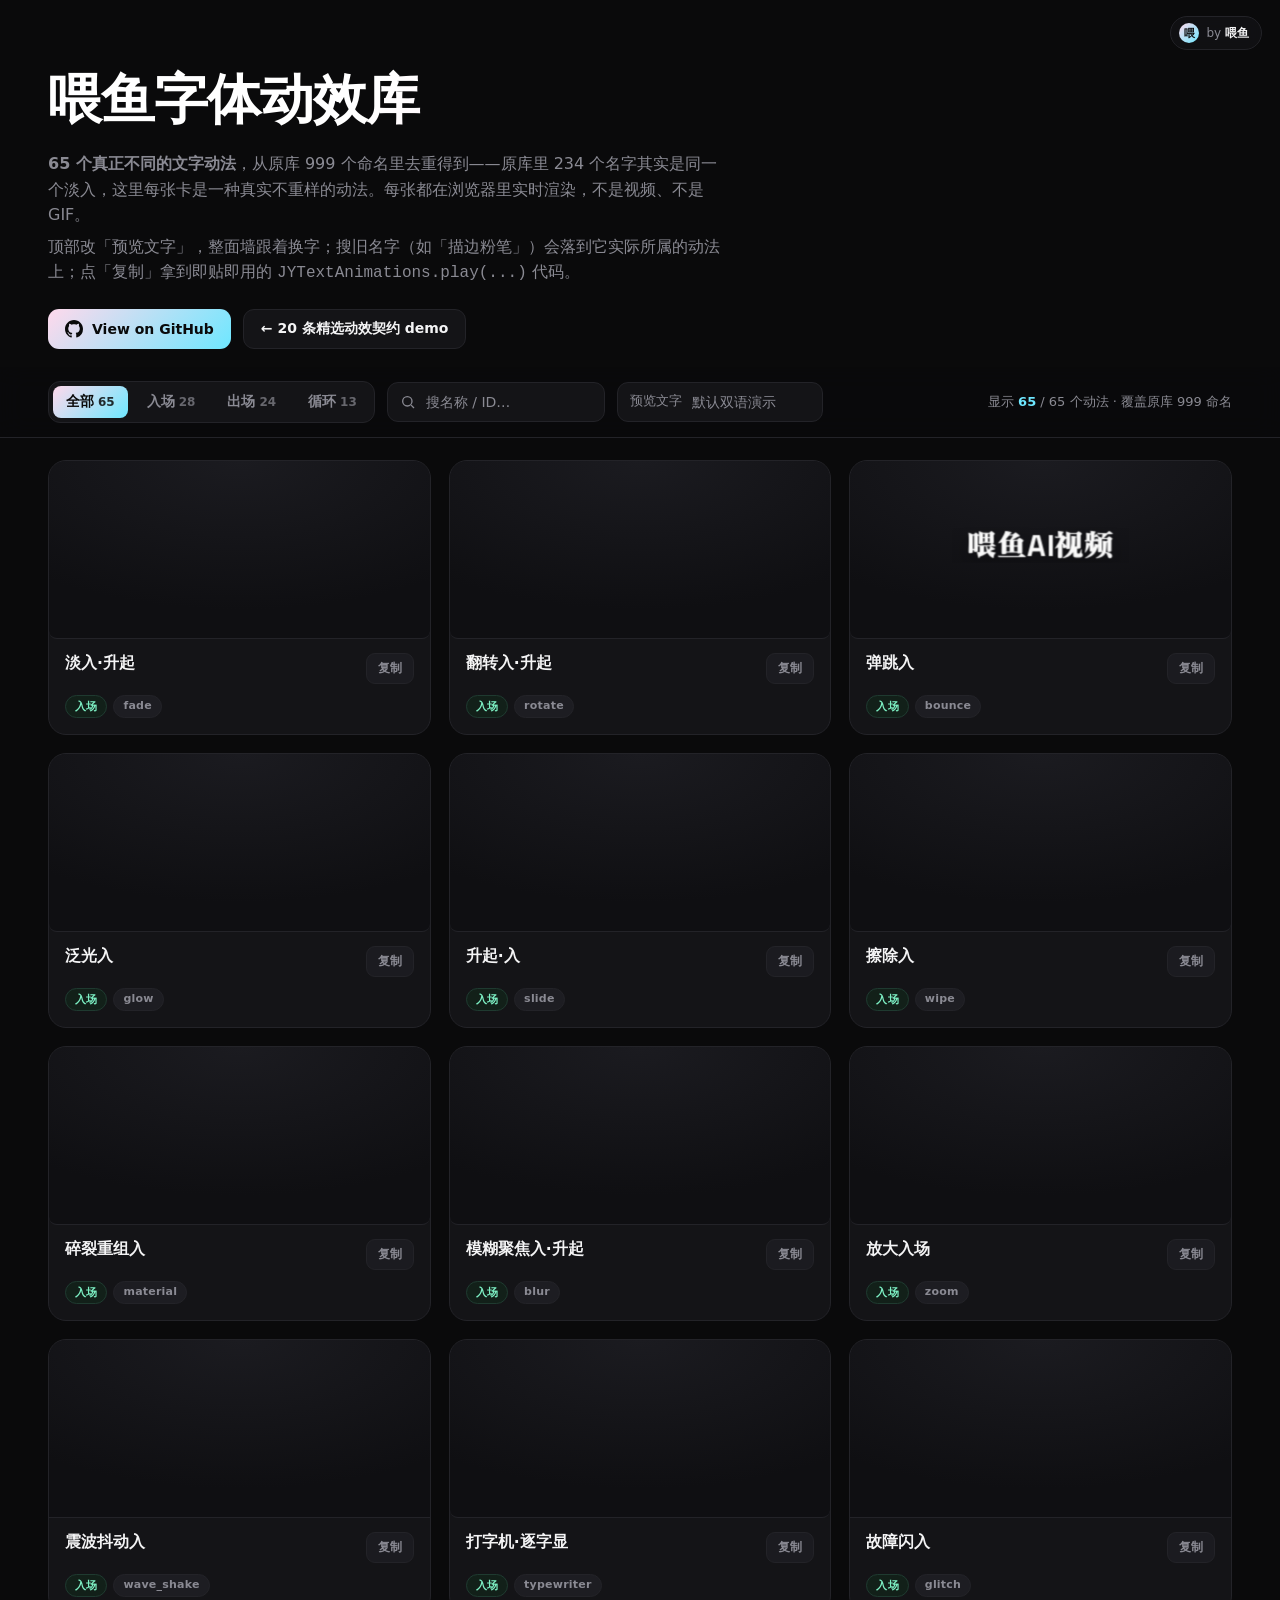
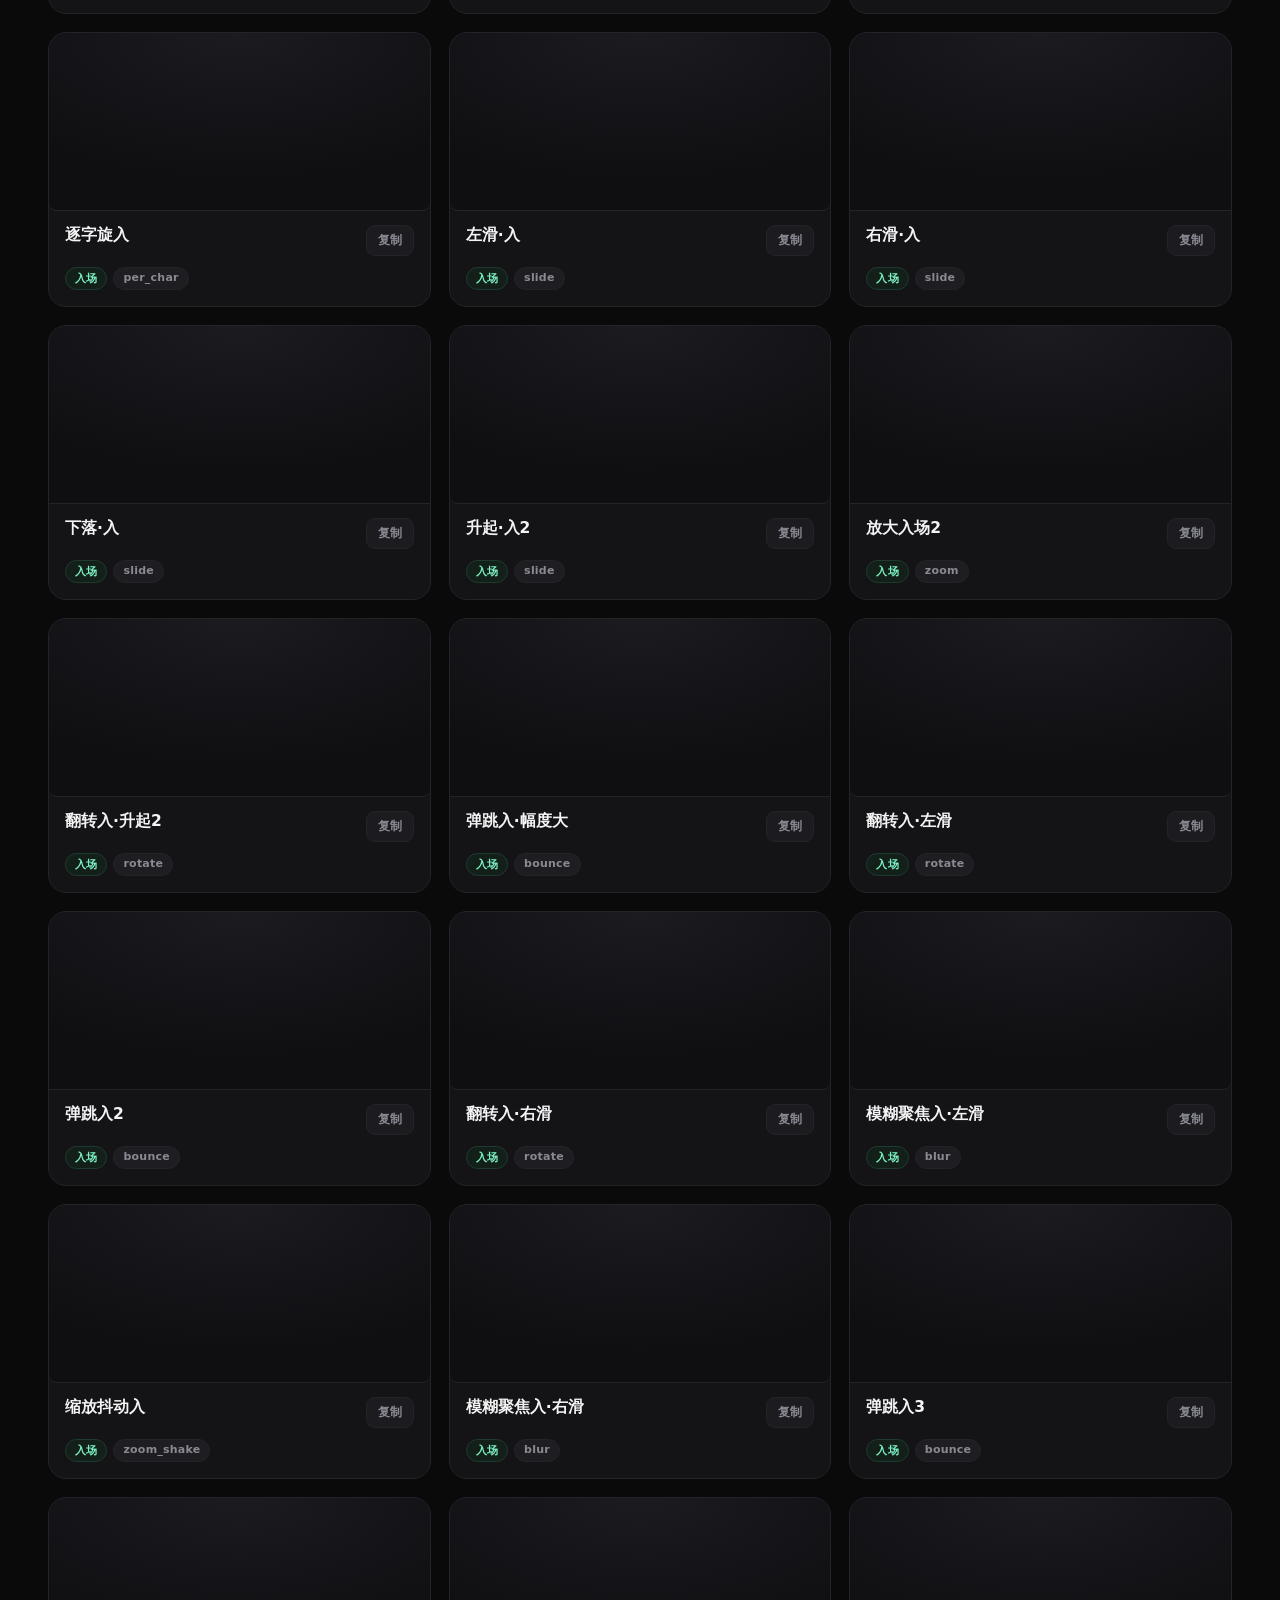
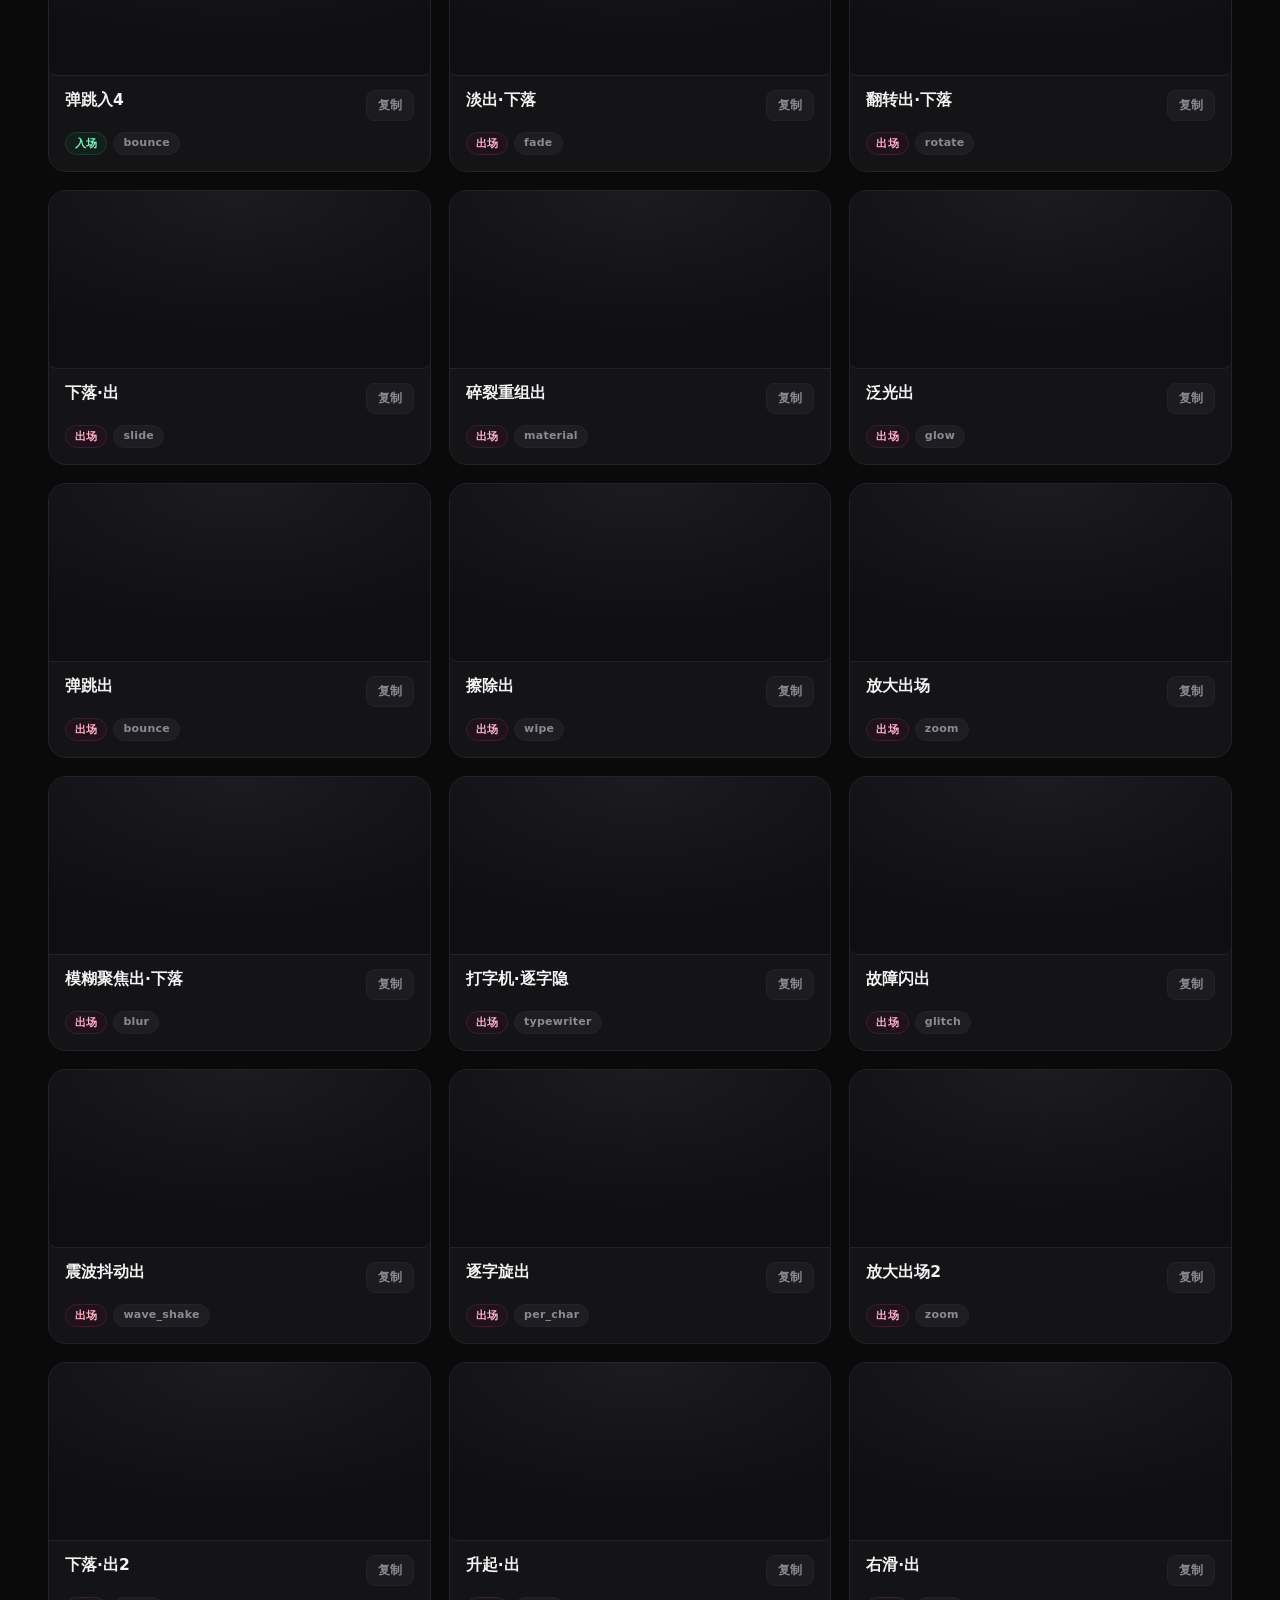
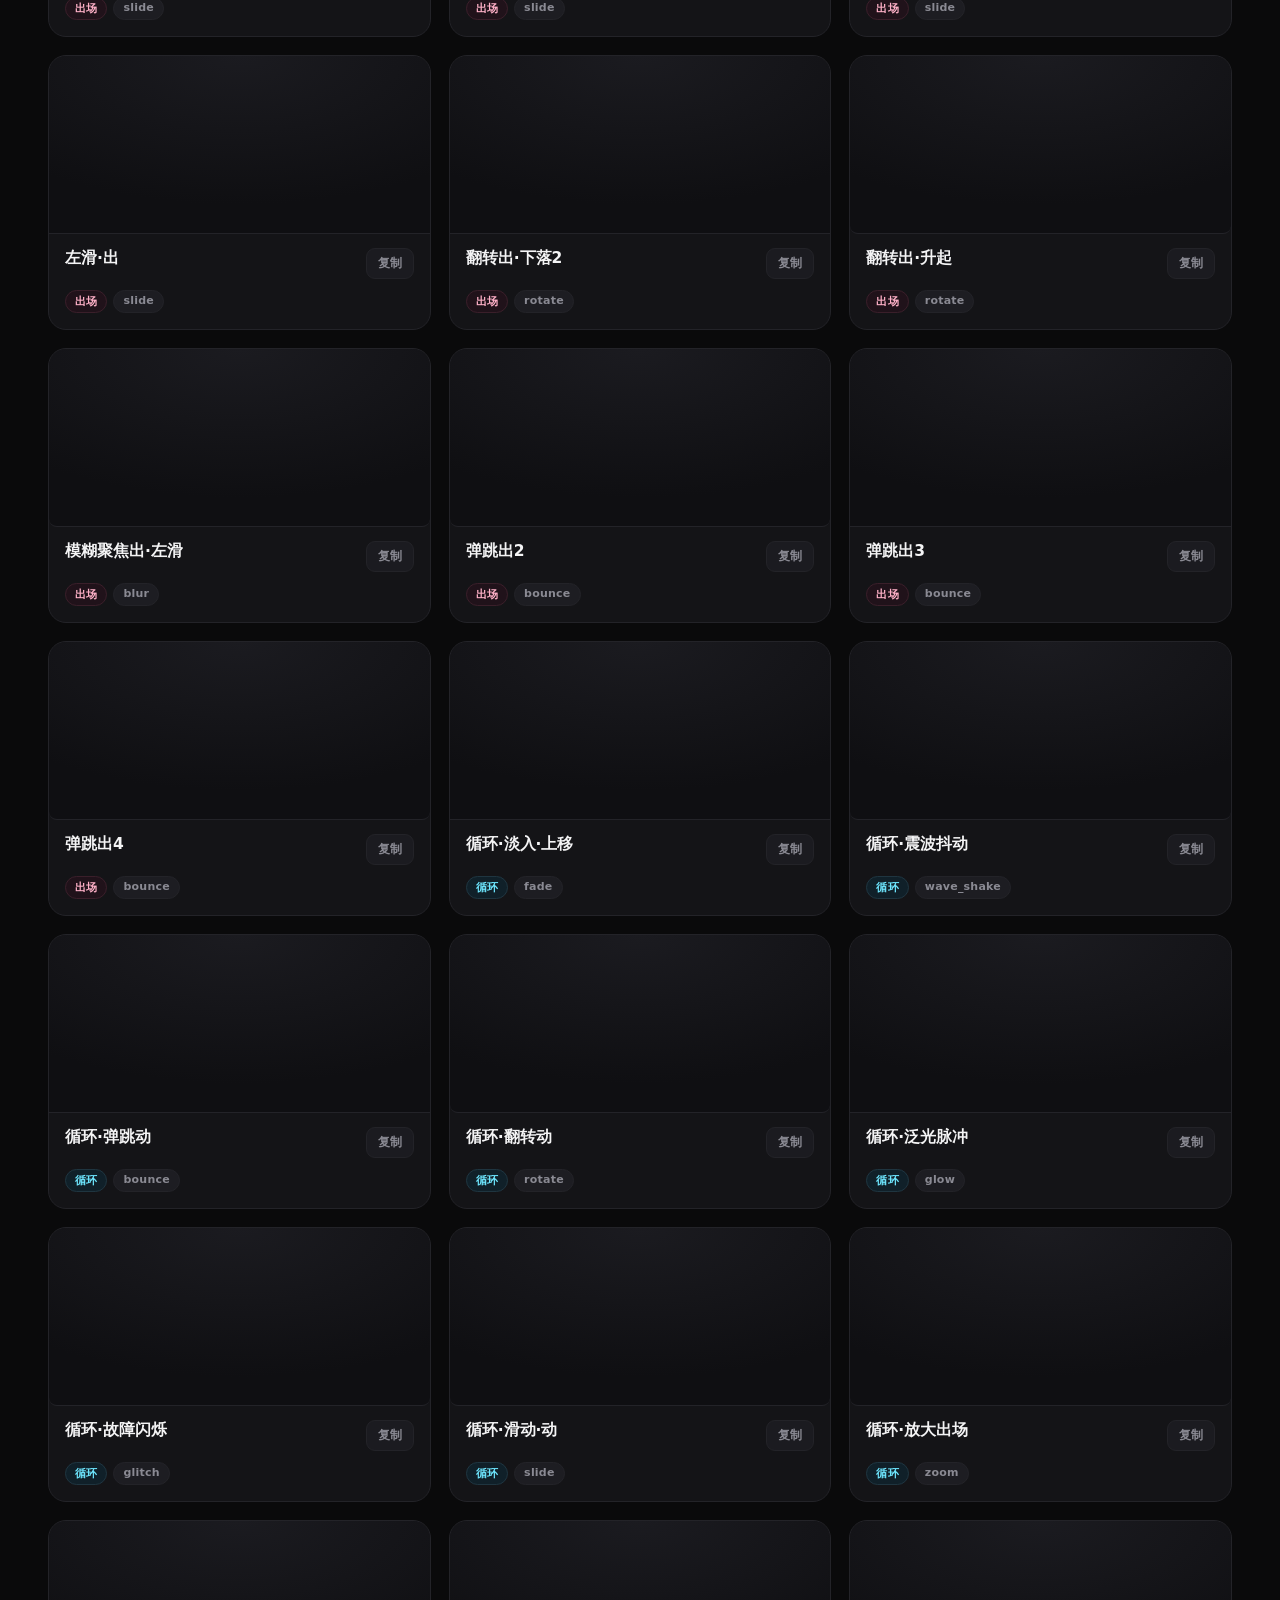
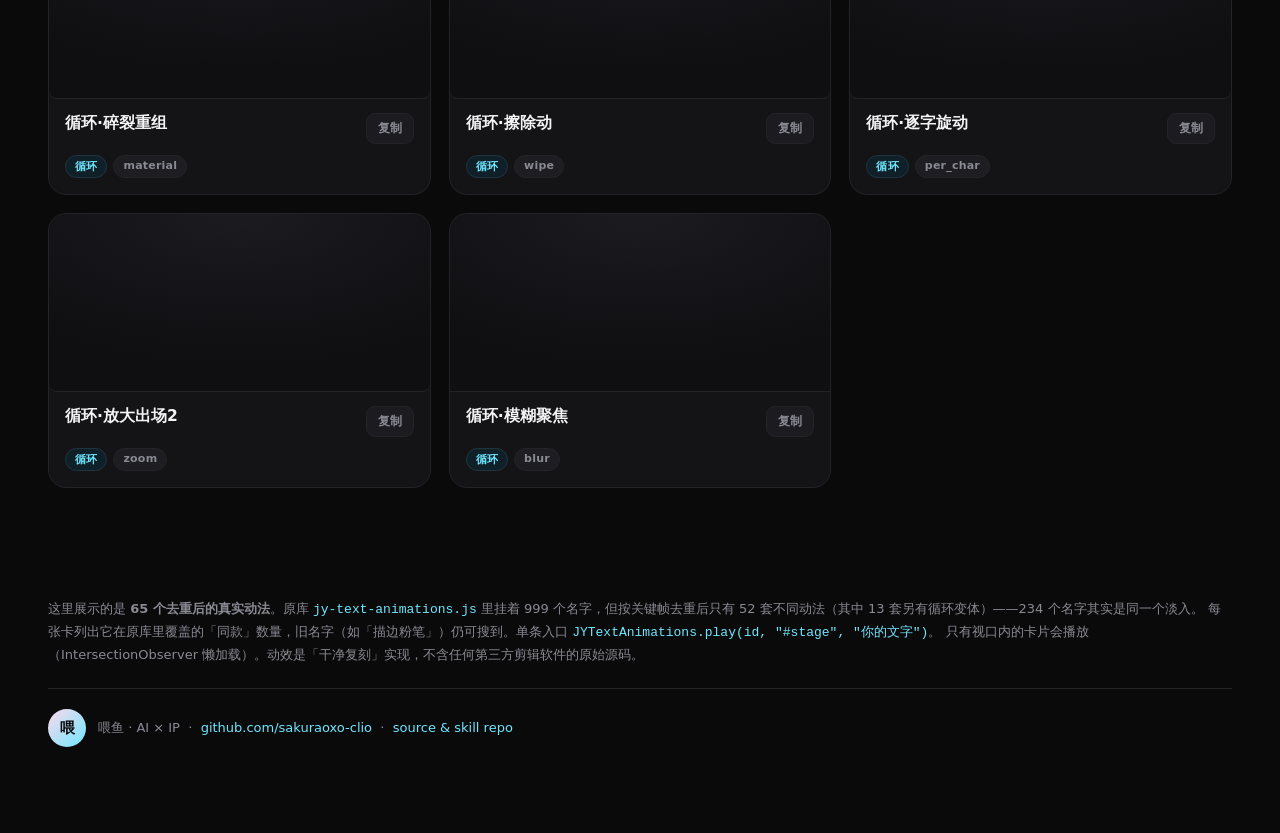
==== demo/catalog/index.html @ f25ccb09 "feat(catalog): bilingual brand fonts — Eva 宋体 (中文) + Space Grotesk (English) Showcase text now rende" ====
<!DOCTYPE html>
<html lang="zh-CN">
<head>
<meta charset="UTF-8" />
<meta name="viewport" content="width=device-width, initial-scale=1.0" />
<title>喂鱼字体动效库 · live catalog</title>
<meta name="description" content="65 个去重后的真实文字动法，浏览器内实时渲染，点一下复制即用。by 喂鱼 / sakuraoxo." />
<link rel="stylesheet" href="../../assets/library/jy-text-animations.css" />
<link rel="preconnect" href="https://fonts.googleapis.com" />
<link rel="preconnect" href="https://fonts.gstatic.com" crossorigin />
<link href="https://fonts.googleapis.com/css2?family=Space+Grotesk:wght@500;700&display=swap" rel="stylesheet" />
<style>
  /* 中文展示字体：Eva 宋体（family: SourceHanSerifSC EvaJian），按 unicode-range 拆两片：
     品牌片 10KB 默认即载；CJK 片 1.5MB 仅在输入自定义中文时才下载。CJK 规则在前、品牌规则在后，
     品牌中文字（喂鱼视频…）命中重叠区时用后者，默认页因此只下品牌片。 */
  @font-face {
    font-family: "Eva Ming"; font-weight: 700; font-display: swap;
    src: url(../../assets/library/fonts/eva-ming-cjk.woff2) format("woff2");
    unicode-range: U+4E00-9FFF;
  }
  @font-face {
    font-family: "Eva Ming"; font-weight: 700; font-display: swap;
    src: url(../../assets/library/fonts/eva-ming-brand.woff2) format("woff2");
    unicode-range: U+0020-00FF, U+5582, U+9C7C, U+89C6, U+9891, U+5B57, U+4F53, U+52A8, U+6548;
  }
  :root {
    --bg: #0a0a0b;
    --card: #141417;
    --card-edge: #232328;
    --ink: #f4f4f5;
    --muted: #8a8a93;
    --accent: #6ee7ff;
    --pink: #ffd9ec;
  }
  * { box-sizing: border-box; }
  html, body { margin: 0; padding: 0; }
  body {
    background: var(--bg);
    color: var(--ink);
    font-family: -apple-system, "SF Pro Display", "PingFang SC", "Segoe UI", system-ui, sans-serif;
    -webkit-font-smoothing: antialiased;
  }
  a { color: var(--accent); text-decoration: none; }
  a:hover { text-decoration: underline; }

  header {
    max-width: 1240px;
    margin: 0 auto;
    padding: 64px 28px 18px;
  }
  h1 {
    font-size: clamp(32px, 5vw, 54px);
    font-weight: 700;
    letter-spacing: -0.02em;
    margin: 0 0 14px;
    background: linear-gradient(120deg, #fff 28%, var(--pink) 64%, var(--accent));
    -webkit-background-clip: text;
    background-clip: text;
    color: transparent;
  }
  header p {
    color: var(--muted);
    font-size: 16px;
    line-height: 1.6;
    max-width: 680px;
    margin: 0 0 6px;
  }
  .cta-row { display: flex; flex-wrap: wrap; gap: 12px; margin-top: 22px; }
  .btn {
    display: inline-flex; align-items: center; gap: 9px;
    padding: 10px 17px; border-radius: 11px;
    font-size: 14px; font-weight: 600; text-decoration: none;
    transition: transform .2s, border-color .2s, background .2s;
  }
  .btn:hover { text-decoration: none; }
  .btn svg { width: 18px; height: 18px; }
  .btn-primary { color: #0a0a0b; background: linear-gradient(135deg, var(--pink) 0%, var(--accent) 100%); }
  .btn-primary:hover { transform: translateY(-2px); }
  .btn-ghost { color: var(--ink); border: 1px solid var(--card-edge); background: var(--card); }
  .btn-ghost:hover { border-color: var(--accent); transform: translateY(-2px); }

  /* ---- sticky controls ---- */
  .controls {
    position: sticky; top: 0; z-index: 30;
    background: rgba(10,10,11,0.82);
    backdrop-filter: blur(12px);
    border-bottom: 1px solid var(--card-edge);
  }
  .controls-inner {
    max-width: 1240px; margin: 0 auto;
    padding: 14px 28px;
    display: flex; flex-wrap: wrap; align-items: center; gap: 12px;
  }
  .tabs { display: inline-flex; gap: 6px; background: var(--card); border: 1px solid var(--card-edge); padding: 4px; border-radius: 12px; }
  .tab {
    appearance: none; border: 0; cursor: pointer;
    background: transparent; color: var(--muted);
    font-size: 13.5px; font-weight: 600;
    padding: 7px 13px; border-radius: 8px;
    transition: background .2s, color .2s;
    font-family: inherit;
  }
  .tab:hover { color: var(--ink); }
  .tab.active { background: linear-gradient(135deg, var(--pink) 0%, var(--accent) 100%); color: #0a0a0b; }
  .tab .n { opacity: .7; font-weight: 600; margin-left: 4px; font-size: 12px; }
  .tab.active .n { opacity: .85; }

  .field {
    display: inline-flex; align-items: center; gap: 8px;
    background: var(--card); border: 1px solid var(--card-edge);
    border-radius: 11px; padding: 0 12px; height: 40px;
  }
  .field:focus-within { border-color: var(--accent); }
  .field svg { width: 16px; height: 16px; color: var(--muted); flex: none; }
  .field input {
    border: 0; outline: 0; background: transparent;
    color: var(--ink); font-size: 14px; font-family: inherit;
    width: 168px;
  }
  .field input::placeholder { color: var(--muted); }
  .field.preview input { width: 120px; }
  .field label { color: var(--muted); font-size: 12.5px; white-space: nowrap; }
  .spacer { flex: 1 1 auto; }
  .count-badge { color: var(--muted); font-size: 13px; white-space: nowrap; }
  .count-badge b { color: var(--accent); font-weight: 700; }

  /* ---- grid + cards (mirrors the curated demo) ---- */
  .grid {
    max-width: 1240px; margin: 0 auto;
    padding: 22px 28px 110px;
    display: grid;
    grid-template-columns: repeat(auto-fill, minmax(300px, 1fr));
    gap: 18px;
  }
  .empty { color: var(--muted); padding: 60px 28px; text-align: center; grid-column: 1 / -1; font-size: 15px; }
  .card {
    background: var(--card);
    border: 1px solid var(--card-edge);
    border-radius: 18px; overflow: hidden;
    transition: border-color .3s, transform .3s;
  }
  .card:hover { border-color: #34343c; transform: translateY(-2px); }
  .stage {
    height: 178px; position: relative; overflow: hidden;
    border-bottom: 1px solid var(--card-edge);
    background: radial-gradient(120% 120% at 50% 0%, #1b1b20 0%, #0f0f12 70%);
  }
  /* let the curated stage gradient show; library only paints text inside */
  .stage .jyta-stage {
    background: transparent !important;
    min-height: 0; width: 100%; height: 100%;
    border-radius: 0;
  }
  /* showcase text: English (Latin) → Space Grotesk; Chinese → Eva 宋体.
     Latin-first so sakuraoxo uses Space Grotesk; CJK glyphs fall through to Eva Ming. */
  .stage .jyta-text {
    color: #fafafa; font-size: 28px; padding: 0 14px; text-align: center;
    font-family: "Space Grotesk", "Eva Ming", -apple-system, "PingFang SC", serif;
  }

  .meta { padding: 14px 16px 16px; }
  .meta .top { display: flex; align-items: flex-start; justify-content: space-between; gap: 10px; }
  .meta .name { font-size: 15.5px; font-weight: 650; line-height: 1.35; }
  .meta .id {
    display: inline-block; margin-top: 5px;
    font-size: 11.5px; color: var(--accent);
    font-family: ui-monospace, "SF Mono", Menlo, monospace;
    word-break: break-all;
  }
  .chips { display: flex; flex-wrap: wrap; gap: 6px; margin-top: 11px; }
  .chip {
    font-size: 11px; font-weight: 600; letter-spacing: .02em;
    padding: 3px 9px; border-radius: 999px;
    background: #1d1d22; color: var(--muted); border: 1px solid var(--card-edge);
  }
  .chip.g-in { color: #7df0c4; border-color: #1f3a30; background: #122019; }
  .chip.g-out { color: #ffb1c8; border-color: #3a1f2a; background: #20121a; }
  .chip.g-loop { color: var(--accent); border-color: #1f3540; background: #102029; }
  .chip.alias { color: #d7b8ff; border-color: #322a40; background: #1a1622; }
  .copy {
    appearance: none; cursor: pointer; flex: none;
    border: 1px solid var(--card-edge); background: #1b1b20;
    color: var(--muted); font-family: inherit;
    font-size: 12px; font-weight: 600;
    padding: 6px 11px; border-radius: 9px;
    transition: color .2s, border-color .2s, background .2s;
  }
  .copy:hover { color: var(--ink); border-color: var(--accent); }
  .copy.done { color: #0a0a0b; background: linear-gradient(135deg, var(--pink) 0%, var(--accent) 100%); border-color: transparent; }

  footer {
    max-width: 1240px; margin: 0 auto;
    padding: 0 28px 90px; color: var(--muted); font-size: 13px; line-height: 1.7;
  }
  footer code { color: var(--accent); }
  .sig { display: flex; align-items: center; gap: 12px; margin-top: 22px; padding-top: 20px; border-top: 1px solid var(--card-edge); }
  .sig .avatar { width: 38px; height: 38px; border-radius: 50%; display: grid; place-items: center; font-weight: 700; font-size: 15px; color: #0a0a0b; background: linear-gradient(135deg, var(--pink) 0%, var(--accent) 100%); flex: none; }
  .sig .who b { color: var(--ink); font-weight: 650; }

  .watermark {
    position: fixed; top: 16px; right: 18px; z-index: 40;
    display: flex; align-items: center; gap: 7px;
    padding: 6px 12px 6px 8px; border-radius: 999px;
    background: rgba(20,20,23,0.72); border: 1px solid var(--card-edge);
    backdrop-filter: blur(8px); font-size: 12px; color: var(--muted);
    text-decoration: none; transition: border-color .25s, color .25s;
  }
  .watermark:hover { border-color: var(--accent); color: var(--ink); text-decoration: none; }
  .watermark .dot { width: 20px; height: 20px; border-radius: 50%; background: linear-gradient(135deg, var(--pink) 0%, var(--accent) 100%); display: grid; place-items: center; color: #0a0a0b; font-weight: 700; font-size: 11px; }
  .watermark b { color: var(--ink); font-weight: 600; }

  @media (max-width: 560px) {
    .field input { width: 120px; }
    .field.preview input { width: 96px; }
    .spacer { flex-basis: 100%; height: 0; }
  }
</style>
</head>
<body>
  <a class="watermark" href="https://github.com/sakuraoxo-clio/sakura-animate-text" target="_blank" rel="noopener">
    <span class="dot">喂</span><span>by&nbsp;<b>喂鱼</b></span>
  </a>

  <header>
    <h1>喂鱼字体动效库</h1>
    <p><b>65 个真正不同的文字动法</b>，从原库 999 个命名里去重得到——原库里 234 个名字其实是同一个淡入，这里每张卡是一种真实不重样的动法。每张都在浏览器里实时渲染，不是视频、不是 GIF。</p>
    <p>顶部改「预览文字」，整面墙跟着换字；搜旧名字（如「描边粉笔」）会落到它实际所属的动法上；点「复制」拿到即贴即用的 <code>JYTextAnimations.play(...)</code> 代码。</p>
    <div class="cta-row">
      <a class="btn btn-primary" href="https://github.com/sakuraoxo-clio/sakura-animate-text" target="_blank" rel="noopener">
        <svg viewBox="0 0 16 16" fill="currentColor" aria-hidden="true"><path d="M8 0C3.58 0 0 3.58 0 8c0 3.54 2.29 6.53 5.47 7.59.4.07.55-.17.55-.38 0-.19-.01-.82-.01-1.49-2.01.37-2.53-.49-2.69-.94-.09-.23-.48-.94-.82-1.13-.28-.15-.68-.52-.01-.53.63-.01 1.08.58 1.23.82.72 1.21 1.87.87 2.33.66.07-.52.28-.87.51-1.07-1.78-.2-3.64-.89-3.64-3.95 0-.87.31-1.59.82-2.15-.08-.2-.36-1.02.08-2.12 0 0 .67-.21 2.2.82.64-.18 1.32-.27 2-.27.68 0 1.36.09 2 .27 1.53-1.04 2.2-.82 2.2-.82.44 1.1.16 1.92.08 2.12.51.56.82 1.27.82 2.15 0 3.07-1.87 3.75-3.65 3.95.29.25.54.73.54 1.48 0 1.07-.01 1.93-.01 2.2 0 .21.15.46.55.38A8.01 8.01 0 0016 8c0-4.42-3.58-8-8-8z"/></svg>
        View on GitHub
      </a>
      <a class="btn btn-ghost" href="../">← 20 条精选动效契约 demo</a>
    </div>
  </header>

  <div class="controls">
    <div class="controls-inner">
      <div class="tabs" id="tabs">
        <button class="tab active" data-group="">全部<span class="n" id="n-all">65</span></button>
        <button class="tab" data-group="入场">入场<span class="n" id="n-in">28</span></button>
        <button class="tab" data-group="出场">出场<span class="n" id="n-out">24</span></button>
        <button class="tab" data-group="循环">循环<span class="n" id="n-loop">13</span></button>
      </div>
      <div class="field">
        <svg viewBox="0 0 24 24" fill="none" stroke="currentColor" stroke-width="2"><circle cx="11" cy="11" r="7"/><path d="m21 21-4.3-4.3"/></svg>
        <input id="search" type="search" placeholder="搜名称 / ID…" autocomplete="off" />
      </div>
      <div class="field preview">
        <label>预览文字</label>
        <input id="preview" type="text" placeholder="默认双语演示" maxlength="16" />
      </div>
      <div class="spacer"></div>
      <div class="count-badge">显示 <b id="shown">65</b> / 65 个动法 · 覆盖原库 999 命名</div>
    </div>
  </div>

  <div class="grid" id="grid"></div>

  <footer>
    这里展示的是 <b>65 个去重后的真实动法</b>。原库 <code>jy-text-animations.js</code> 里挂着 999 个名字，但按关键帧去重后只有 52 套不同动法（其中 13 套另有循环变体）——234 个名字其实是同一个淡入。
    每张卡列出它在原库里覆盖的「同款」数量，旧名字（如「描边粉笔」）仍可搜到。单条入口 <code>JYTextAnimations.play(id, "#stage", "你的文字")</code>。
    只有视口内的卡片会播放（IntersectionObserver 懒加载）。动效是「干净复刻」实现，不含任何第三方剪辑软件的原始源码。
    <div class="sig">
      <div class="avatar">喂</div>
      <div class="who">
        喂鱼 · AI&nbsp;×&nbsp;IP &nbsp;·&nbsp;
        <a href="https://github.com/sakuraoxo-clio" target="_blank" rel="noopener">github.com/sakuraoxo-clio</a>
        &nbsp;·&nbsp;
        <a href="https://github.com/sakuraoxo-clio/sakura-animate-text" target="_blank" rel="noopener">source &amp; skill repo</a>
      </div>
    </div>
  </footer>

  <script src="../../assets/library/jy-text-animations.js"></script>
  <script src="../../assets/library/presets.js"></script>
  <script>
  (function () {
    "use strict";
    const SAMPLES = ["喂鱼AI视频", "sakuraoxo"];   // bilingual showcase text (中文 / English)
    const grid = document.getElementById("grid");
    const previewInput = document.getElementById("preview");
    const searchInput = document.getElementById("search");
    const shownEl = document.getElementById("shown");
    const groupClass = { "入场": "g-in", "出场": "g-out", "循环": "g-loop" };

    function customText() { return (previewInput.value || "").trim(); }
    // default: alternate 中文 / English per loop; custom text (if typed) overrides both
    function sampleText(card, iter) {
      const c = customText();
      if (c) return c;
      return SAMPLES[(((card && card._textBase) || 0) + (iter || 0)) % SAMPLES.length];
    }

    // ---- build cards from the de-duped preset list (65 real motions) ----
    const all = (window.JYTA_PRESETS || []);   // [{id,name,kind,group,count,loop,aliases}, ...]
    const frag = document.createDocumentFragment();
    const cards = all.map(function (m, idx) {
      const card = document.createElement("article");
      card.className = "card";
      card.dataset.id = m.id;
      card.dataset.group = m.group;
      // search matches the honest name, the kind, the id, AND every original 剪映 name
      // that collapsed into this motion — so e.g. searching "描边粉笔" still lands here
      card.dataset.search = ((m.name || "") + " " + (m.aliases || []).join(" ") + " " + m.id + " " + (m.kind || "")).toLowerCase();
      card.innerHTML =
        '<div class="stage"></div>' +
        '<div class="meta">' +
          '<div class="top">' +
            '<div class="name"></div>' +
            '<button class="copy" type="button">复制</button>' +
          '</div>' +
          '<div class="chips">' +
            '<span class="chip ' + (groupClass[m.group] || "") + '">' + m.group + '</span>' +
            (m.kind ? '<span class="chip">' + m.kind + '</span>' : '') +
          '</div>' +
        '</div>';
      card.querySelector(".name").textContent = m.name || "(未命名)";
      card._stage = card.querySelector(".stage");
      card._textBase = idx;     // staggers which language each card starts on
      card._player = null;
      frag.appendChild(card);
      return card;
    });
    grid.appendChild(frag);

    // ---- per-card showcase cycle (group-aware) ----
    // Each group needs a different loop so text stays readable and the motion is the
    // event you watch — never a card stuck on its final (often invisible) frame:
    //   入场  enter → hold visible → repeat (replay starts at opacity 0, so it self-fades — no blank)
    //   出场  pin visible → hold → perform the exit → short gap → repeat
    //   循环  one infinite play, direction:alternate to kill the 0→1 hard-cut flicker
    const ENTER_HOLD = 1500, EXIT_HOLD = 1500, EXIT_GAP = 240;
    function finishedAll(h) {
      return Promise.all(((h && h.animations) || []).map(function (a) { return a.finished.catch(function () {}); }));
    }
    function isNativeLoop(h) {
      return ((h && h.animations) || []).some(function (a) {
        try { return a.effect.getTiming().iterations === Infinity; } catch (_) { return false; }
      });
    }
    function playCard(card) {
      const id = card.dataset.id, group = card.dataset.group, stage = card._stage;
      const s = { alive: true, handle: null, timer: null };
      function wait(ms) { return new Promise(function (r) { s.timer = setTimeout(r, ms); }); }

      (async function run() {
        let iter = 0;   // advances the 中文 / English sample each cycle
        // desync from id so the whole wall doesn't pulse in unison
        await wait(((parseInt(id.slice(-3), 10) || 0) % 9) * 90);
        if (!s.alive) return;

        if (group === "循环") {
          try { s.handle = JYTextAnimations.play(id, stage, sampleText(card, 0), { direction: "alternate" }); } catch (e) {}
          return; // loops natively, forever
        }

        while (s.alive) {
          try { s.handle = JYTextAnimations.play(id, stage, sampleText(card, iter)); } catch (e) { return; }
          iter++;
          if (isNativeLoop(s.handle)) return; // safety net for any self-looping entrance

          if (group === "出场") {
            // freeze the exit on its first (fully visible) frame, hold, then let it exit
            try { s.handle.pause(); } catch (_) {}
            (s.handle.animations || []).forEach(function (a) { try { a.currentTime = 0; } catch (_) {} });
            await wait(EXIT_HOLD); if (!s.alive) return;
            try { s.handle.resume(); } catch (_) {}
            await finishedAll(s.handle); if (!s.alive) return; // text has now exited
            await wait(EXIT_GAP);
          } else {
            // 入场: let it enter, hold the visible result, then loop — the next play
            // starts from opacity 0 and fades back in, so there is no blank flash
            await finishedAll(s.handle); if (!s.alive) return; // text now visible
            await wait(ENTER_HOLD); if (!s.alive) return;
          }
        }
      })();

      return {
        stop: function () {
          s.alive = false;
          if (s.timer) clearTimeout(s.timer);
          if (s.handle) { try { s.handle.stop(); } catch (_) {} }
          stage.innerHTML = "";
        }
      };
    }

    // ---- only animate cards that are on screen ----
    const io = new IntersectionObserver(function (entries) {
      entries.forEach(function (e) {
        const card = e.target;
        if (e.isIntersecting) {
          if (!card._player) card._player = playCard(card);
        } else if (card._player) {
          card._player.stop();
          card._player = null;
        }
      });
    }, { root: null, rootMargin: "300px 0px", threshold: 0.01 });
    cards.forEach(function (c) { io.observe(c); });

    // ---- filter (tab group + search) ----
    let activeGroup = "";
    let query = "";
    function applyFilter() {
      let shown = 0;
      cards.forEach(function (card) {
        const okGroup = !activeGroup || card.dataset.group === activeGroup;
        const okSearch = !query || card.dataset.search.indexOf(query) !== -1;
        const visible = okGroup && okSearch;
        // toggling display flips IO -> hidden cards auto-stop, shown cards auto-play
        card.style.display = visible ? "" : "none";
        if (visible) shown++;
      });
      shownEl.textContent = shown;
    }

    function selectGroup(group, scroll) {
      activeGroup = group || "";
      document.querySelectorAll(".tab").forEach(function (t) {
        t.classList.toggle("active", t.dataset.group === activeGroup);
      });
      applyFilter();
      if (scroll) window.scrollTo({ top: 0, behavior: "smooth" });
    }
    document.getElementById("tabs").addEventListener("click", function (e) {
      const btn = e.target.closest(".tab");
      if (!btn) return;
      const g = btn.dataset.group;
      location.hash = g ? encodeURIComponent(g) : "";   // deep-linkable category
      selectGroup(g, true);
    });
    // honour #入场 / #出场 / #循环 on load and on back/forward
    const GROUPS = { "入场": 1, "出场": 1, "循环": 1 };
    function syncFromHash() {
      const h = decodeURIComponent((location.hash || "").replace(/^#/, ""));
      selectGroup(GROUPS[h] ? h : "", false);
    }
    window.addEventListener("hashchange", syncFromHash);
    syncFromHash();

    let searchTimer = null;
    searchInput.addEventListener("input", function () {
      clearTimeout(searchTimer);
      searchTimer = setTimeout(function () {
        query = searchInput.value.trim().toLowerCase();
        applyFilter();
      }, 180);
    });

    // ---- preview-text change: restart whatever is currently playing ----
    let previewTimer = null;
    previewInput.addEventListener("input", function () {
      clearTimeout(previewTimer);
      previewTimer = setTimeout(function () {
        cards.forEach(function (card) {
          if (card._player) { card._player.stop(); card._player = playCard(card); }
        });
      }, 260);
    });

    // ---- per-card copy ----
    const CDN = "https://sakuraoxo-clio.github.io/sakura-animate-text/assets/library";
    grid.addEventListener("click", function (e) {
      const btn = e.target.closest(".copy");
      if (!btn) return;
      const id = btn.closest(".card").dataset.id;
      const snippet =
        '<link rel="stylesheet" href="' + CDN + '/jy-text-animations.css">\n' +
        '<div id="stage"></div>\n' +
        '<script src="' + CDN + '/jy-text-animations.js"><\/script>\n' +
        '<script>JYTextAnimations.play("' + id + '", "#stage", "你的文字");<\/script>';
      const done = function () {
        btn.textContent = "已复制"; btn.classList.add("done");
        setTimeout(function () { btn.textContent = "复制"; btn.classList.remove("done"); }, 1400);
      };
      if (navigator.clipboard && navigator.clipboard.writeText) {
        navigator.clipboard.writeText(snippet).then(done, done);
      } else {
        const ta = document.createElement("textarea");
        ta.value = snippet; document.body.appendChild(ta); ta.select();
        try { document.execCommand("copy"); } catch (_) {}
        document.body.removeChild(ta); done();
      }
    });

    // counts (defensive — in case the library tallies differ from the static labels)
    const byGroup = { "入场": 0, "出场": 0, "循环": 0 };
    all.forEach(function (m) { if (byGroup[m.group] != null) byGroup[m.group]++; });
    document.getElementById("n-all").textContent = all.length;
    document.getElementById("n-in").textContent = byGroup["入场"];
    document.getElementById("n-out").textContent = byGroup["出场"];
    document.getElementById("n-loop").textContent = byGroup["循环"];
    shownEl.textContent = all.length;
  })();
  </script>
</body>
</html>
---- assets/library/jy-text-animations.css ----
.jyta-stage {
  min-height: 108px;
  display: grid;
  place-items: center;
  overflow: hidden;
  border-radius: 8px;
  background: radial-gradient(circle at 18% 18%, rgba(95, 222, 200, .18), transparent 35%), #101218;
}
.jyta-text,
.jyta-char {
  display: inline-block;
  white-space: pre;
  will-change: transform, opacity, filter, clip-path, text-shadow;
}
.jyta-text {
  color: #fff8e9;
  font: 760 28px/1.15 -apple-system, BlinkMacSystemFont, "PingFang SC", "Microsoft YaHei", sans-serif;
}
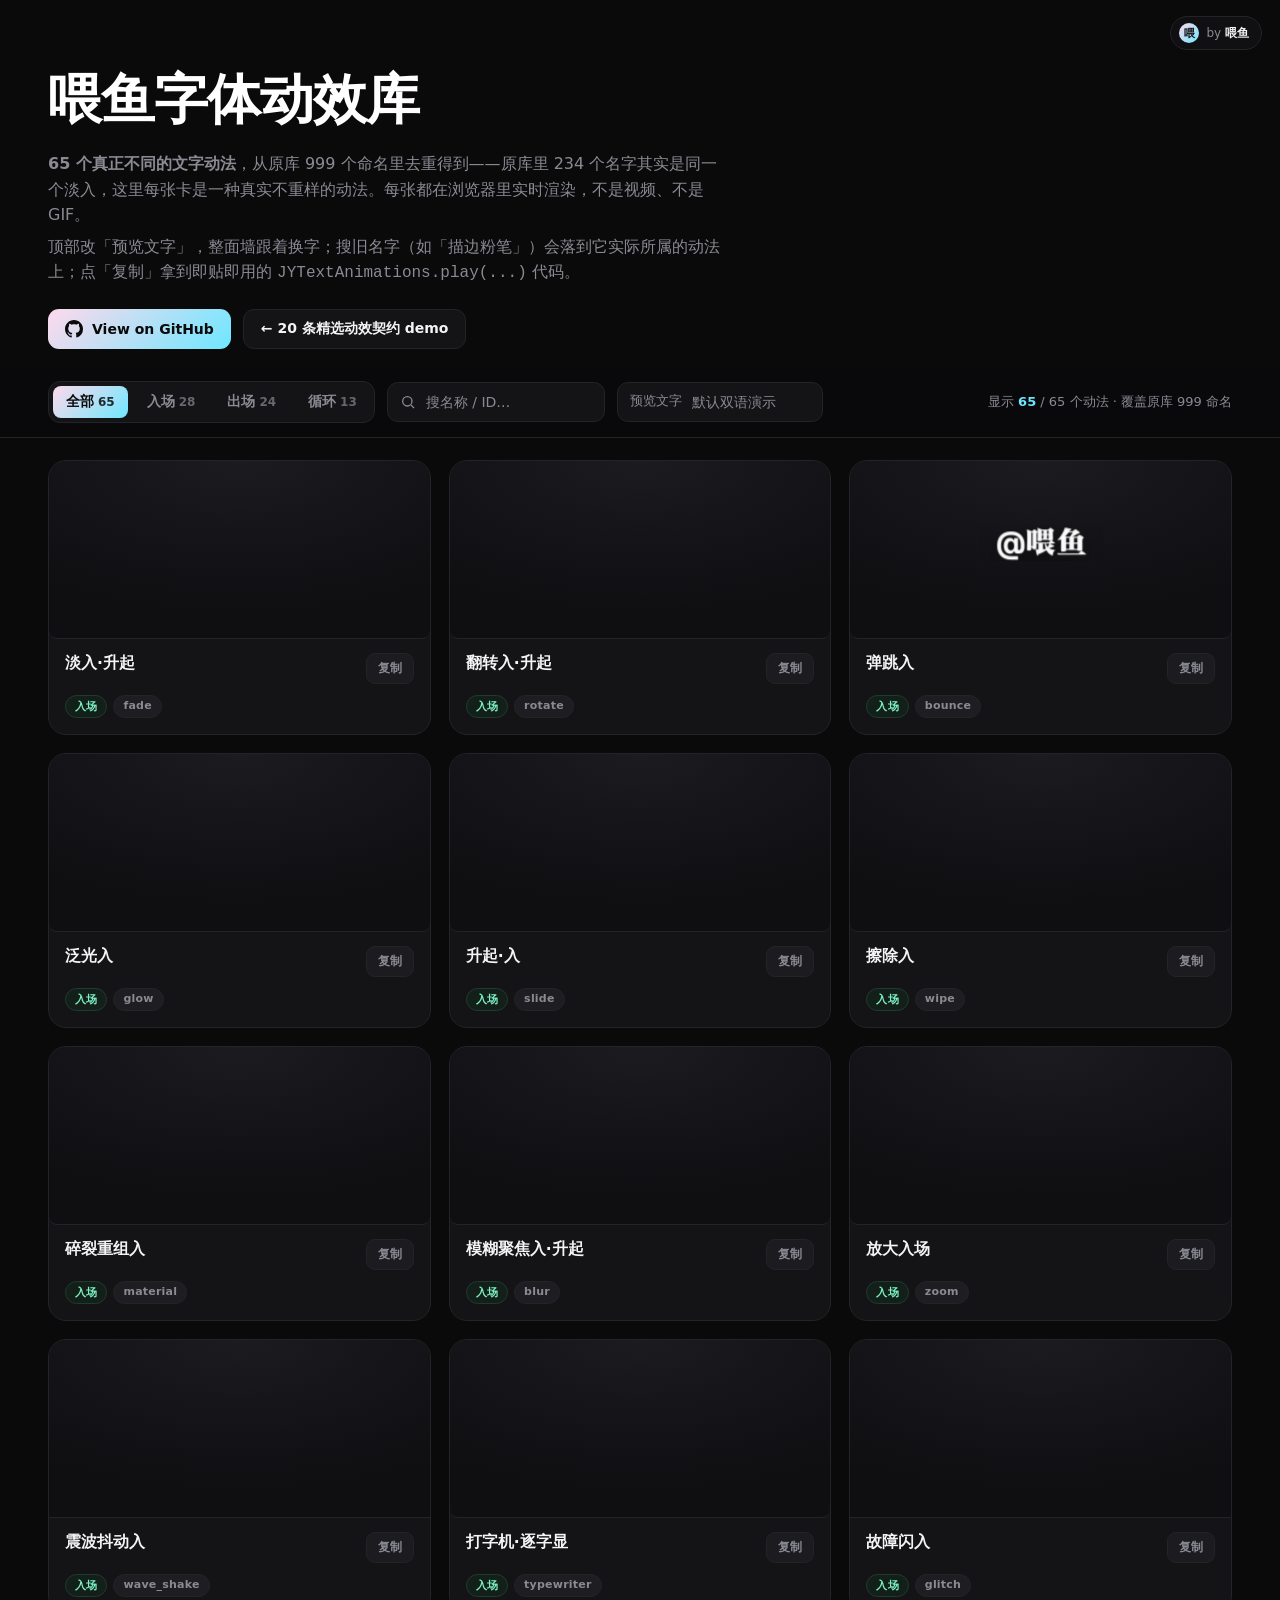
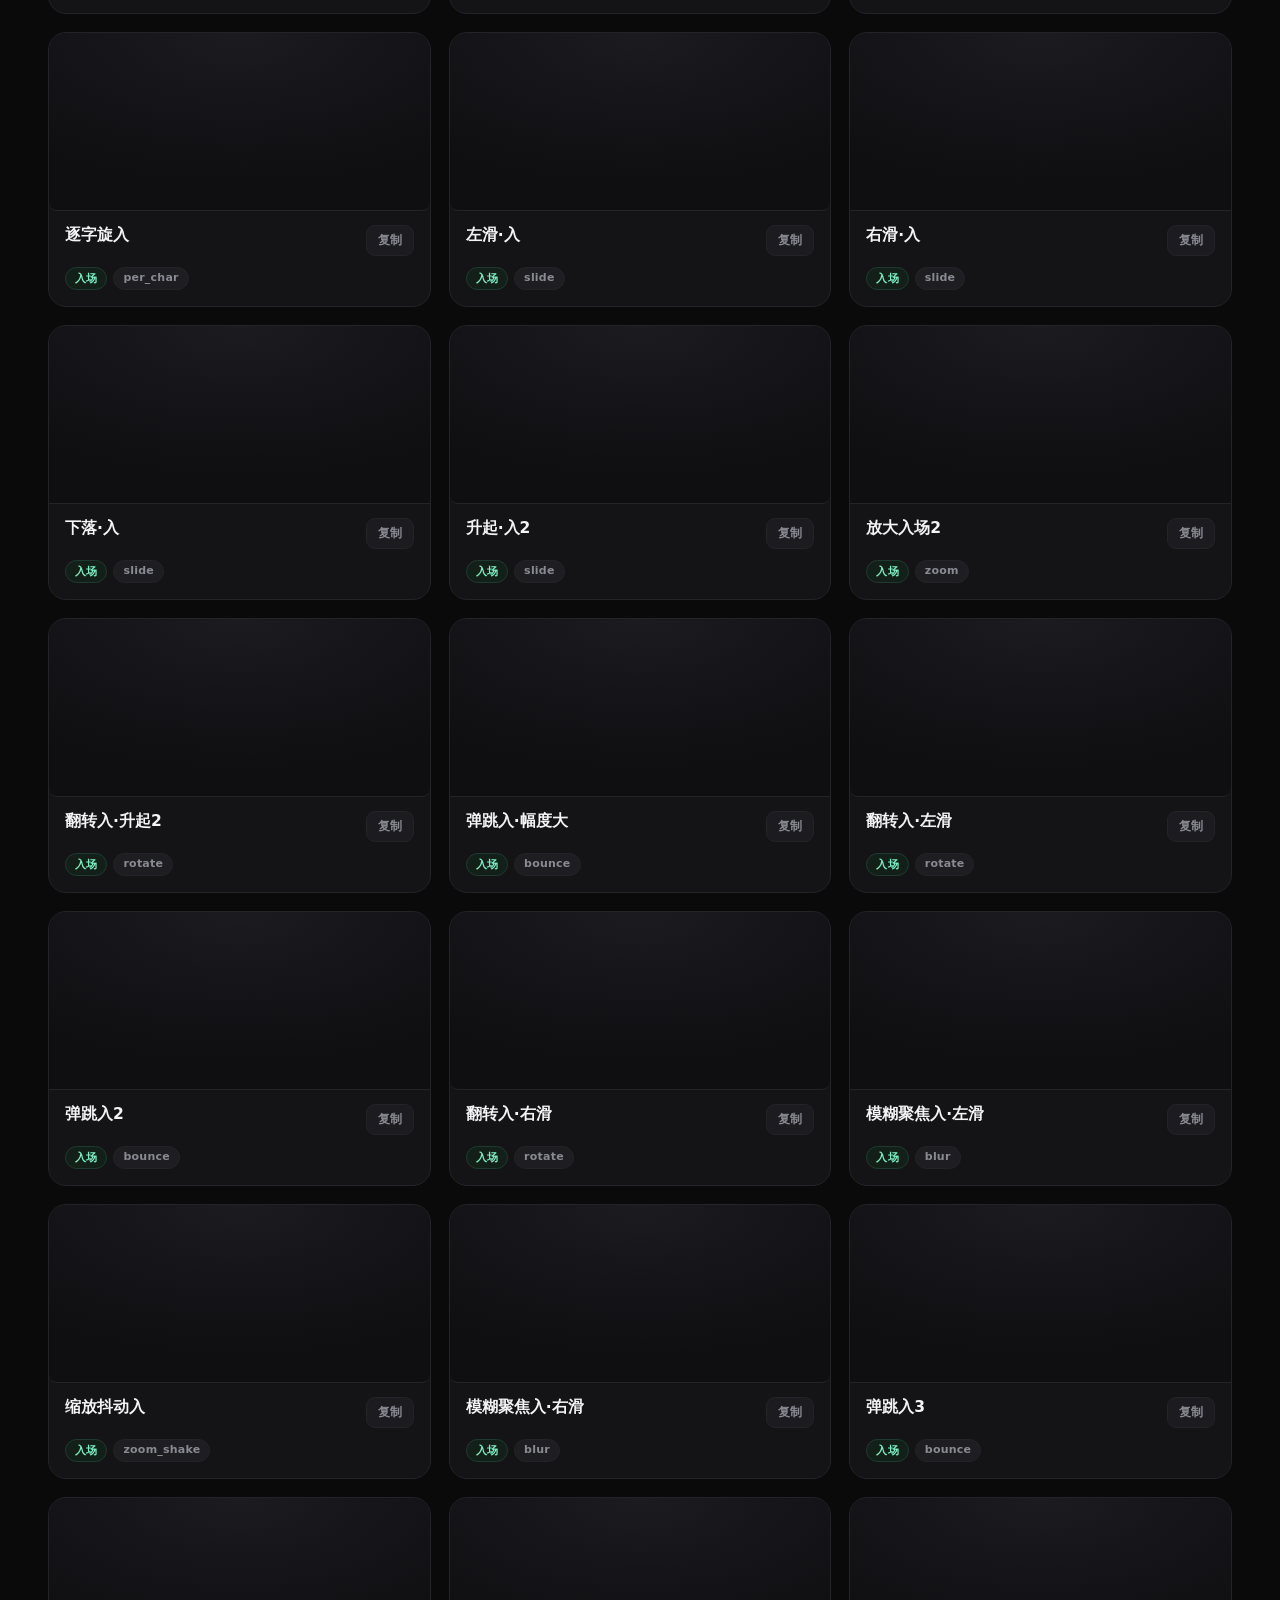
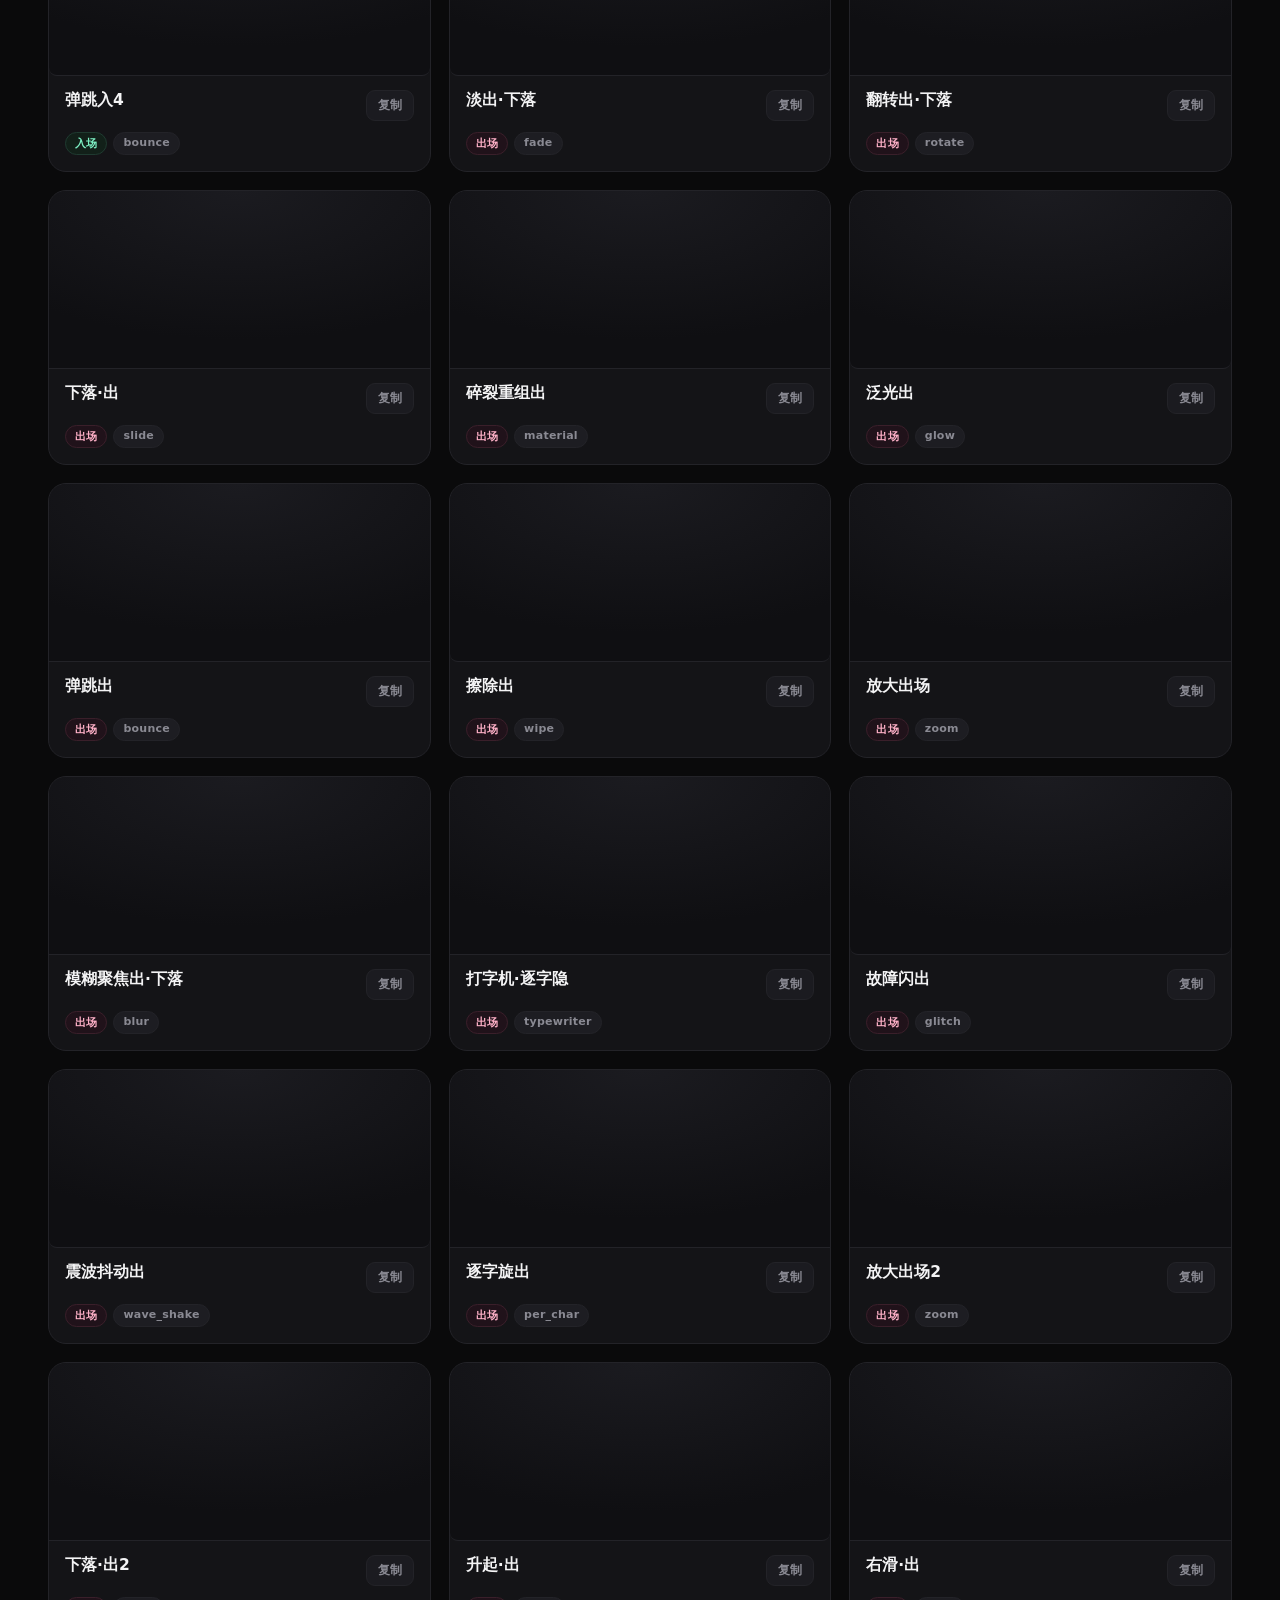
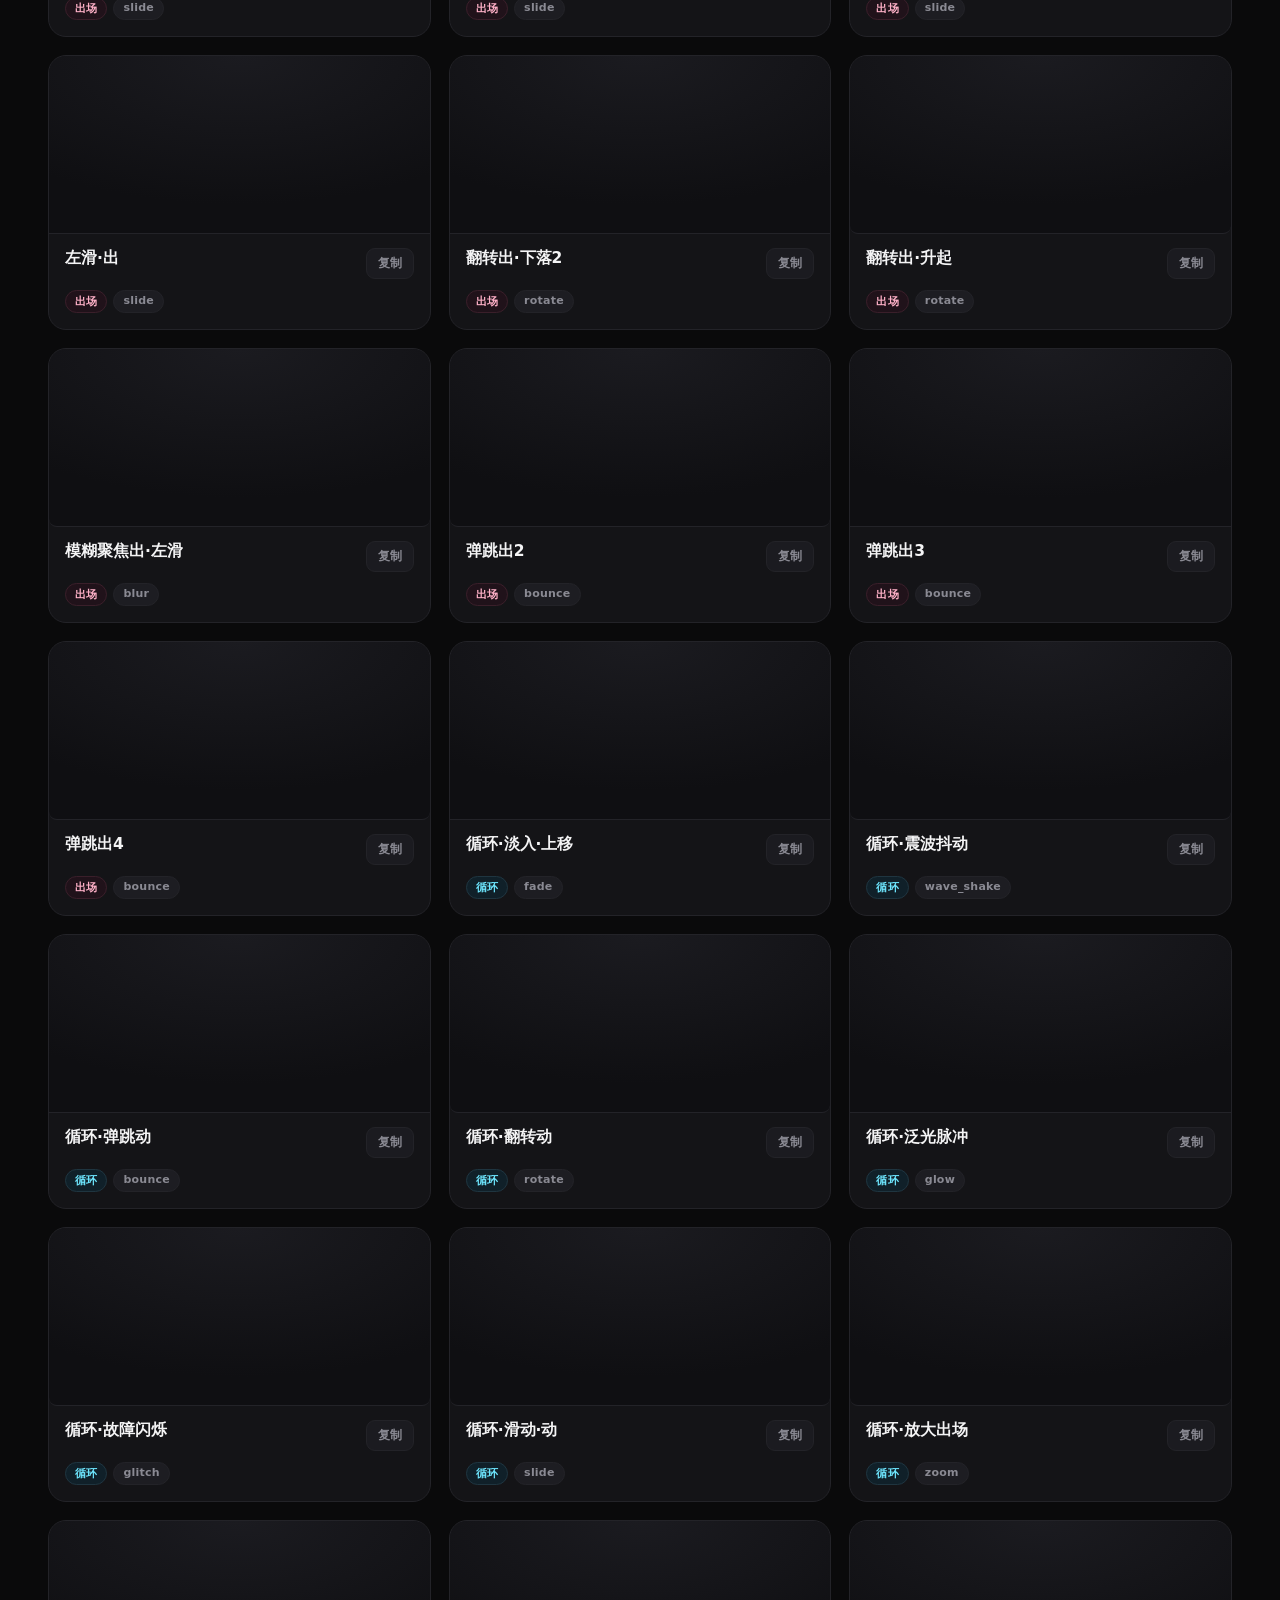
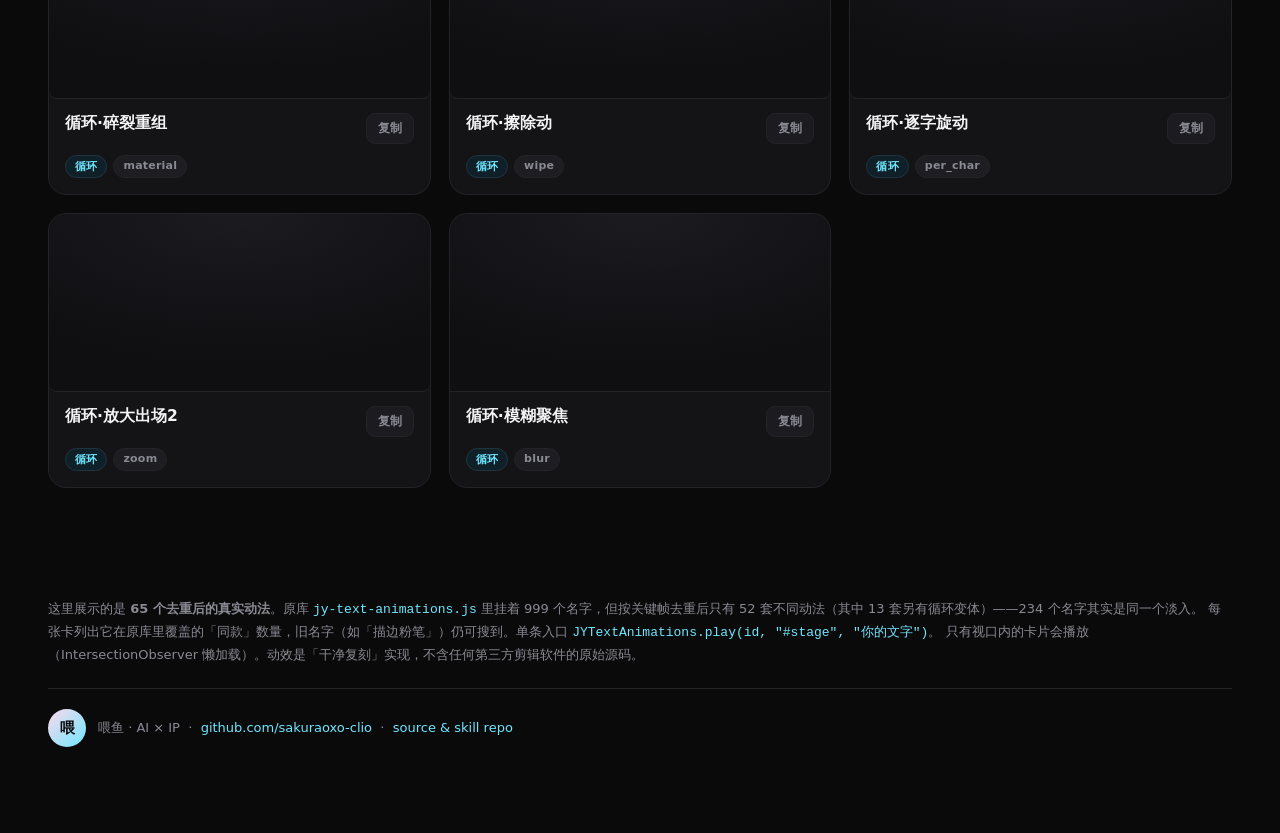
==== commit bd9d79a8: "chore(catalog): showcase Chinese sample 喂鱼AI视频 → @喂鱼 Co-Authored-By: Claude Opus 4.8 (1M context) <n" ====
--- a/demo/catalog/index.html
+++ b/demo/catalog/index.html
@@ -277,7 +277,7 @@
   <script>
   (function () {
     "use strict";
-    const SAMPLES = ["喂鱼AI视频", "sakuraoxo"];   // bilingual showcase text (中文 / English)
+    const SAMPLES = ["@喂鱼", "sakuraoxo"];   // bilingual showcase text (中文 / English)
     const grid = document.getElementById("grid");
     const previewInput = document.getElementById("preview");
     const searchInput = document.getElementById("search");
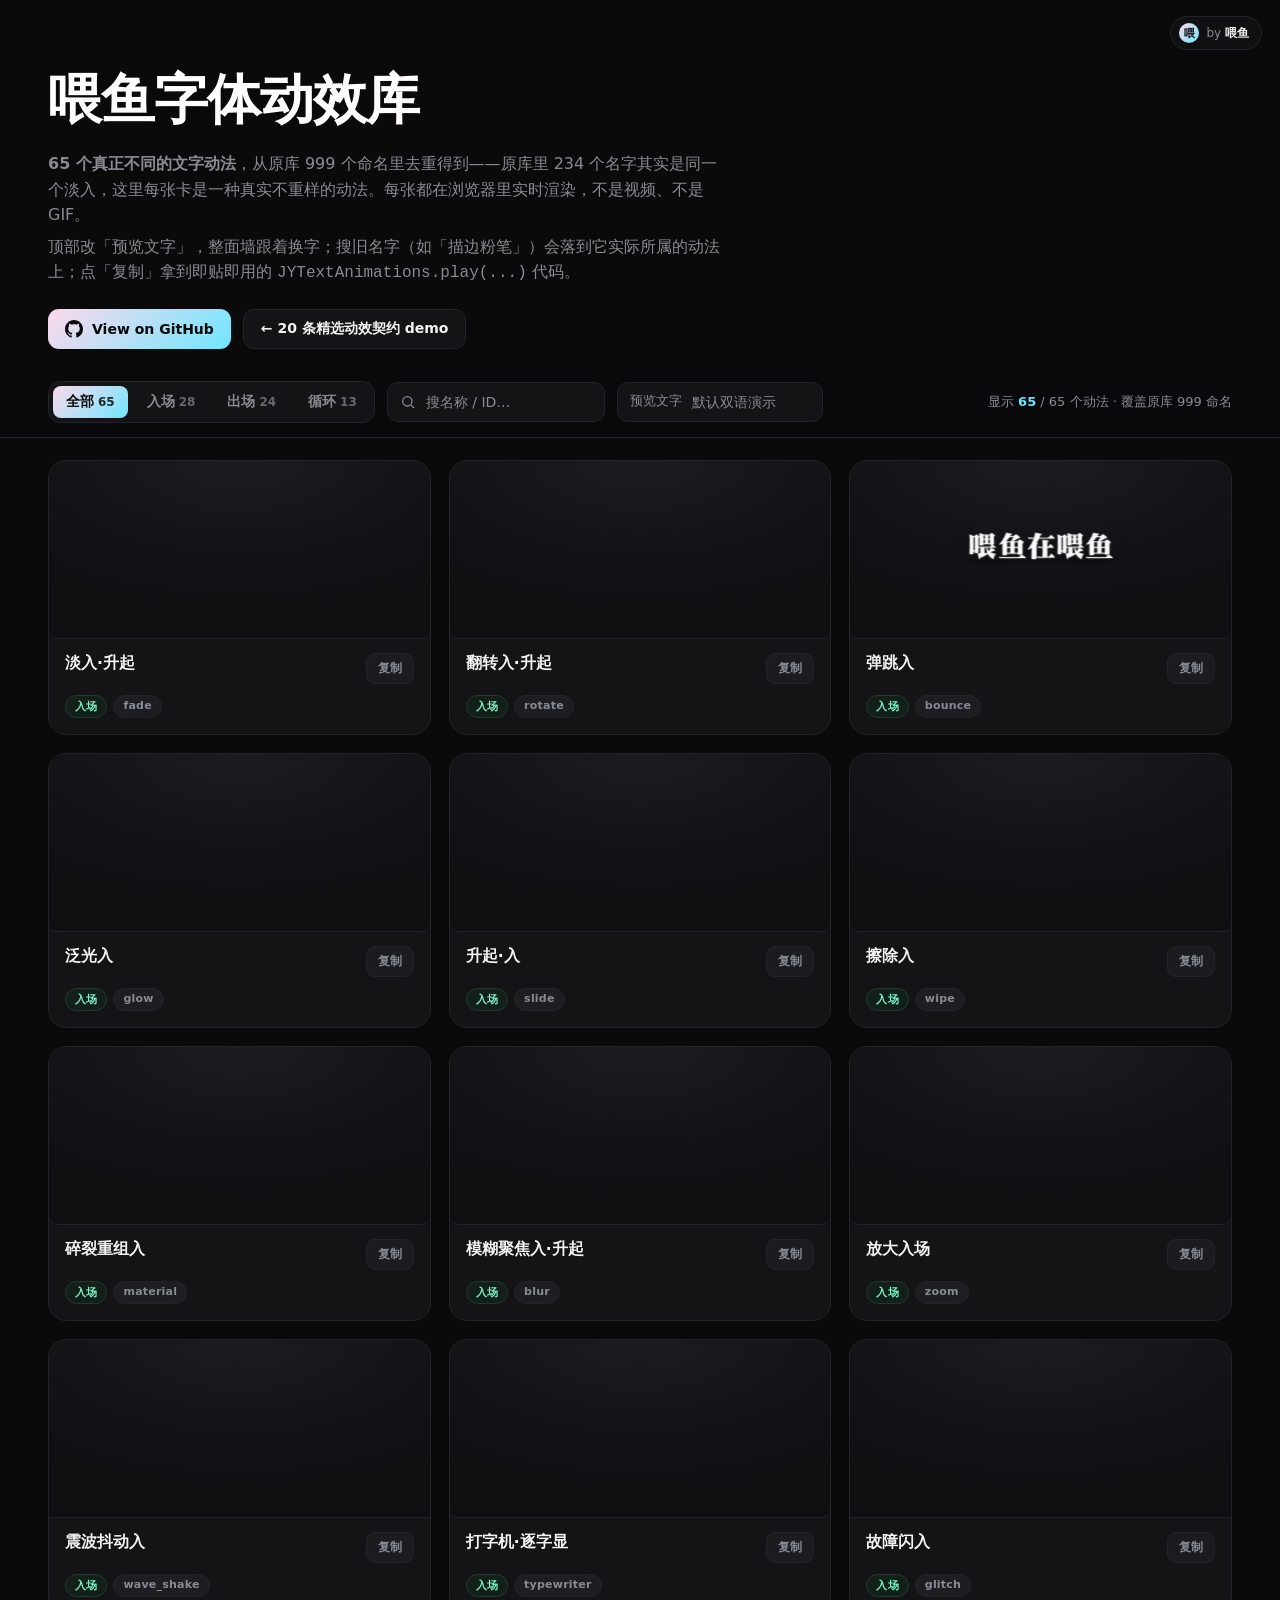
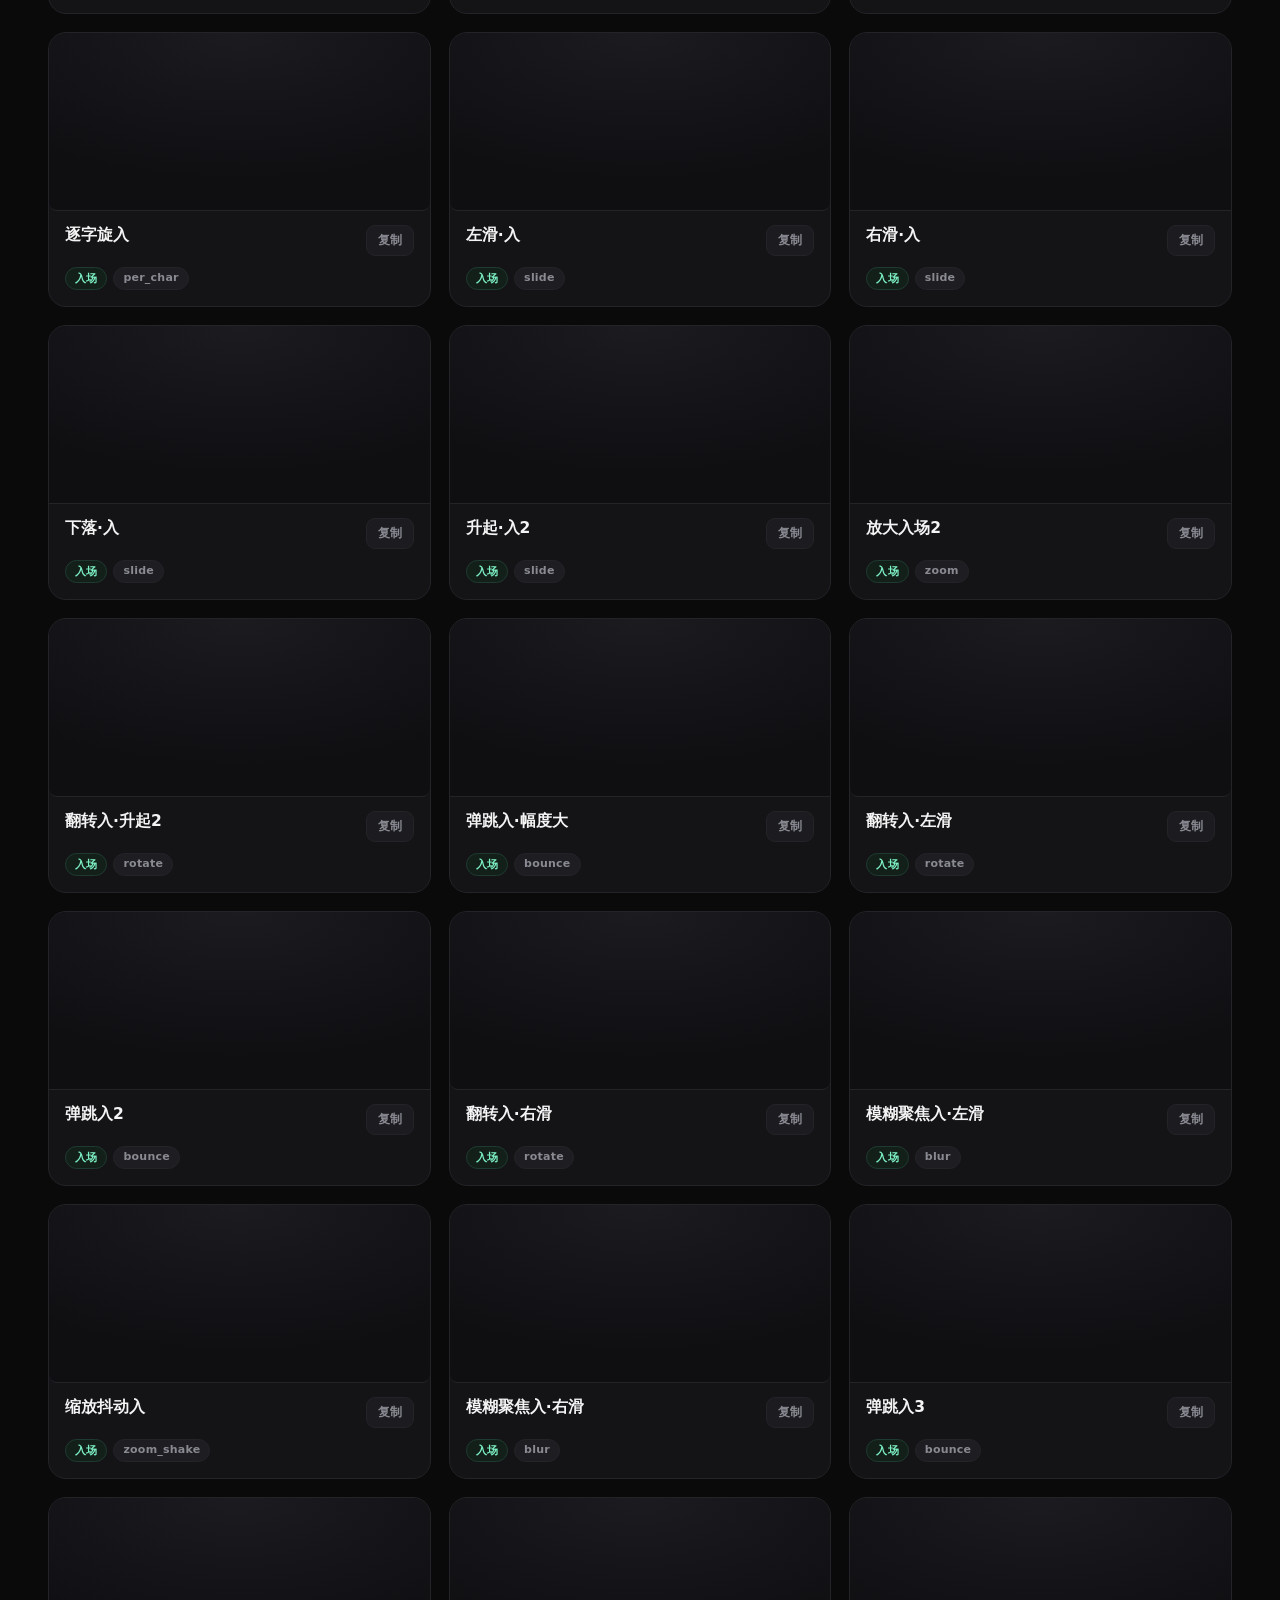
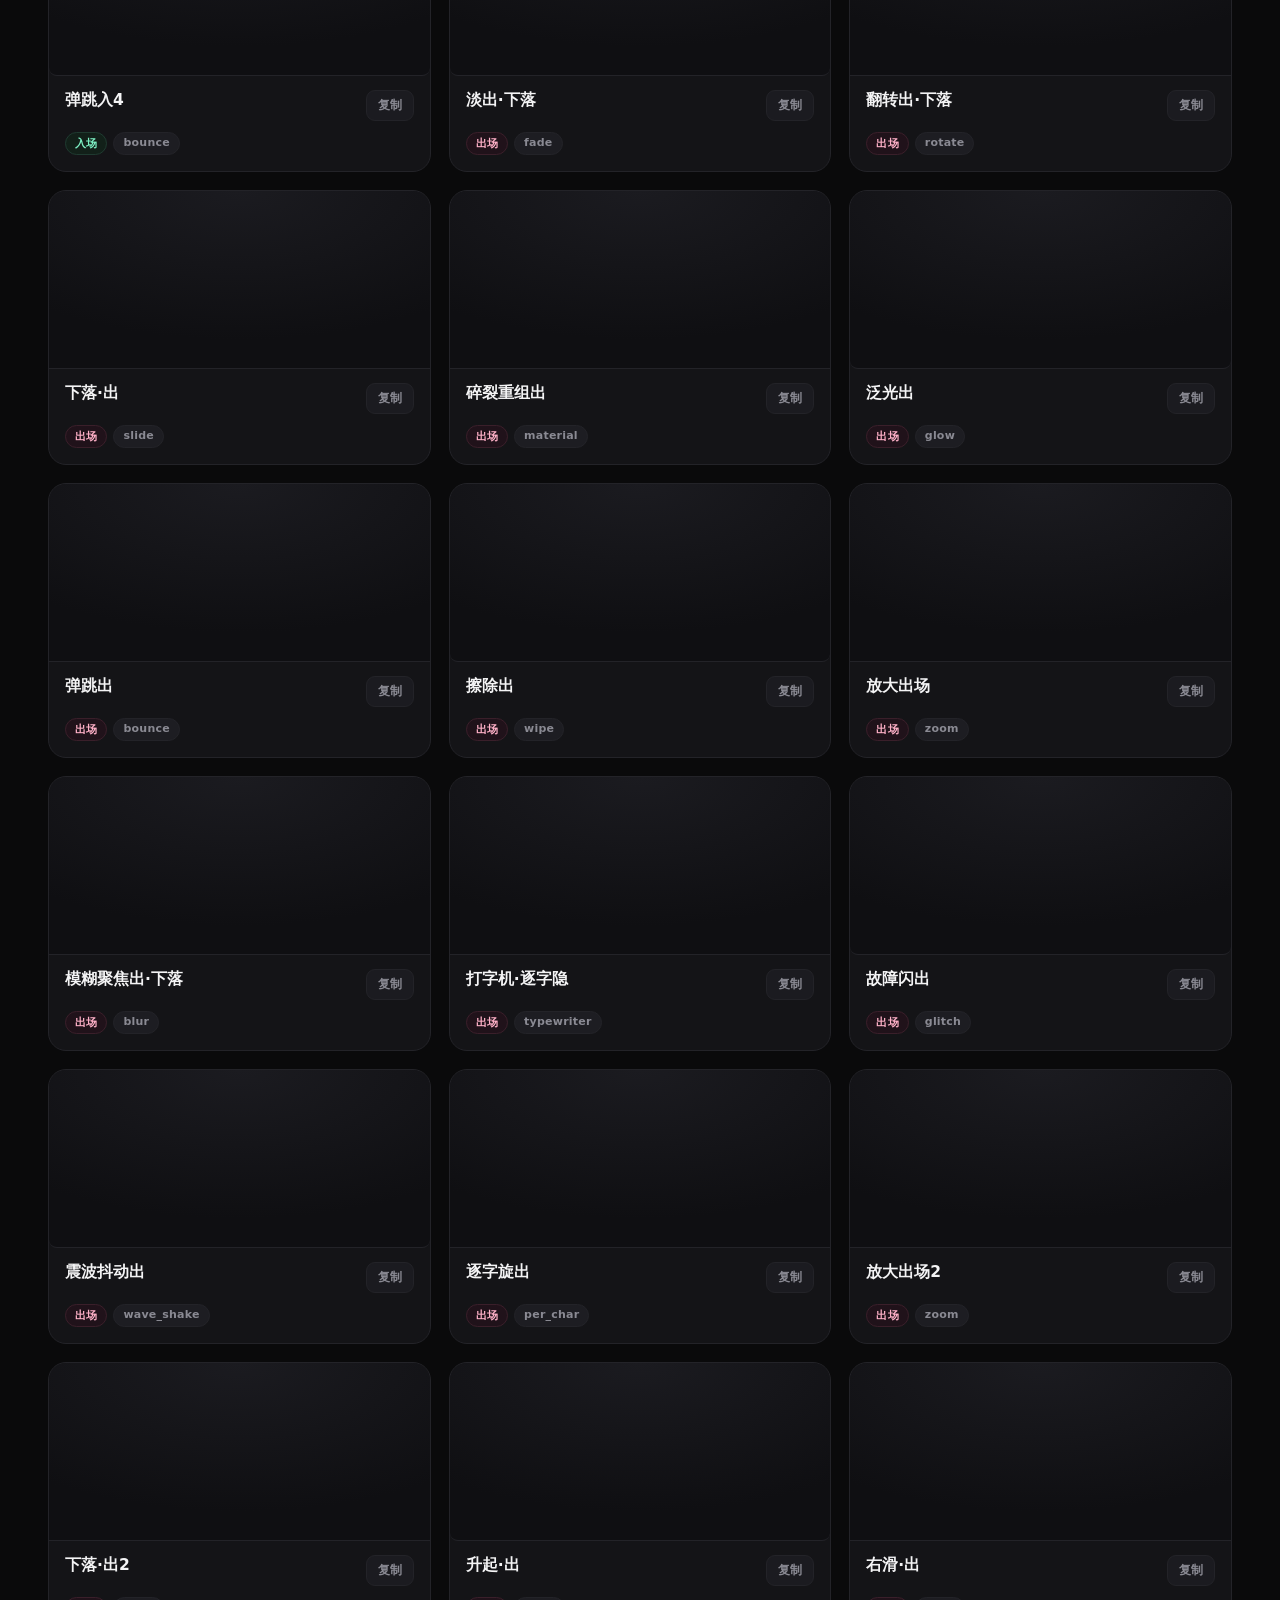
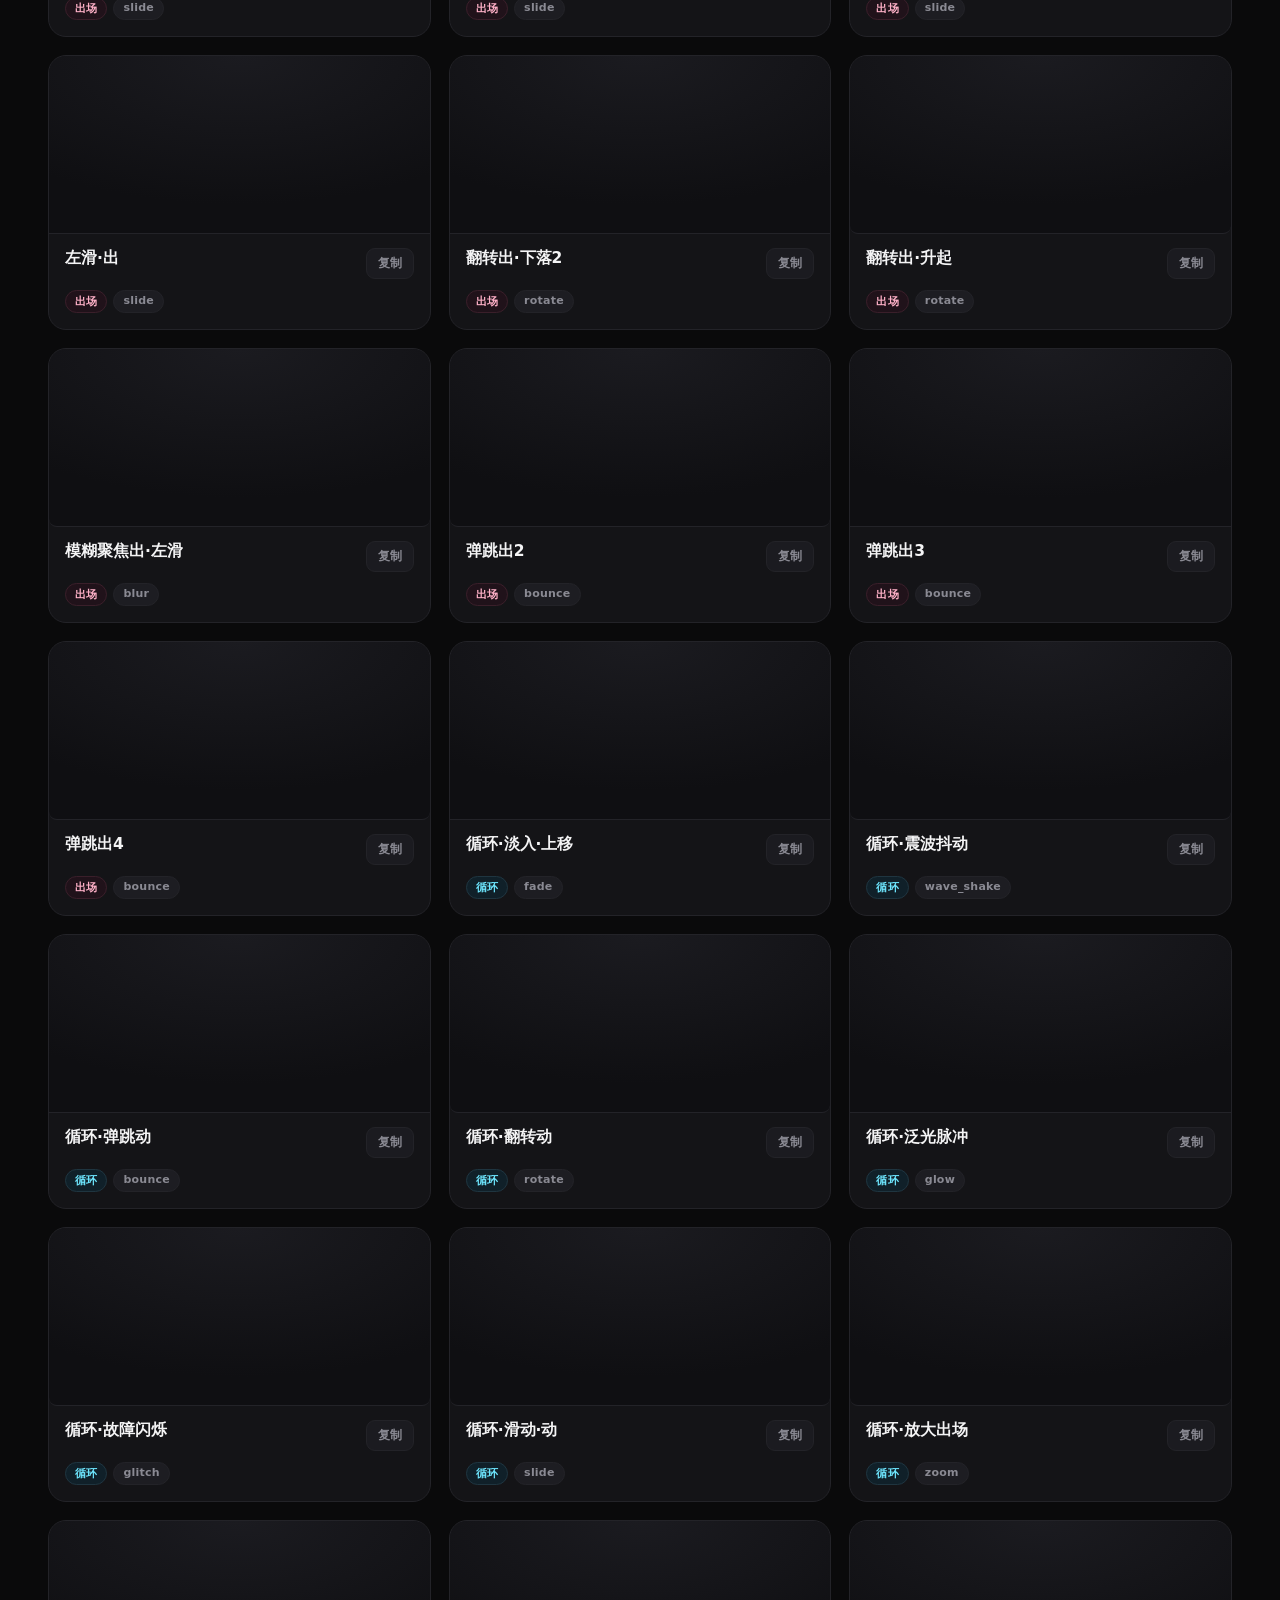
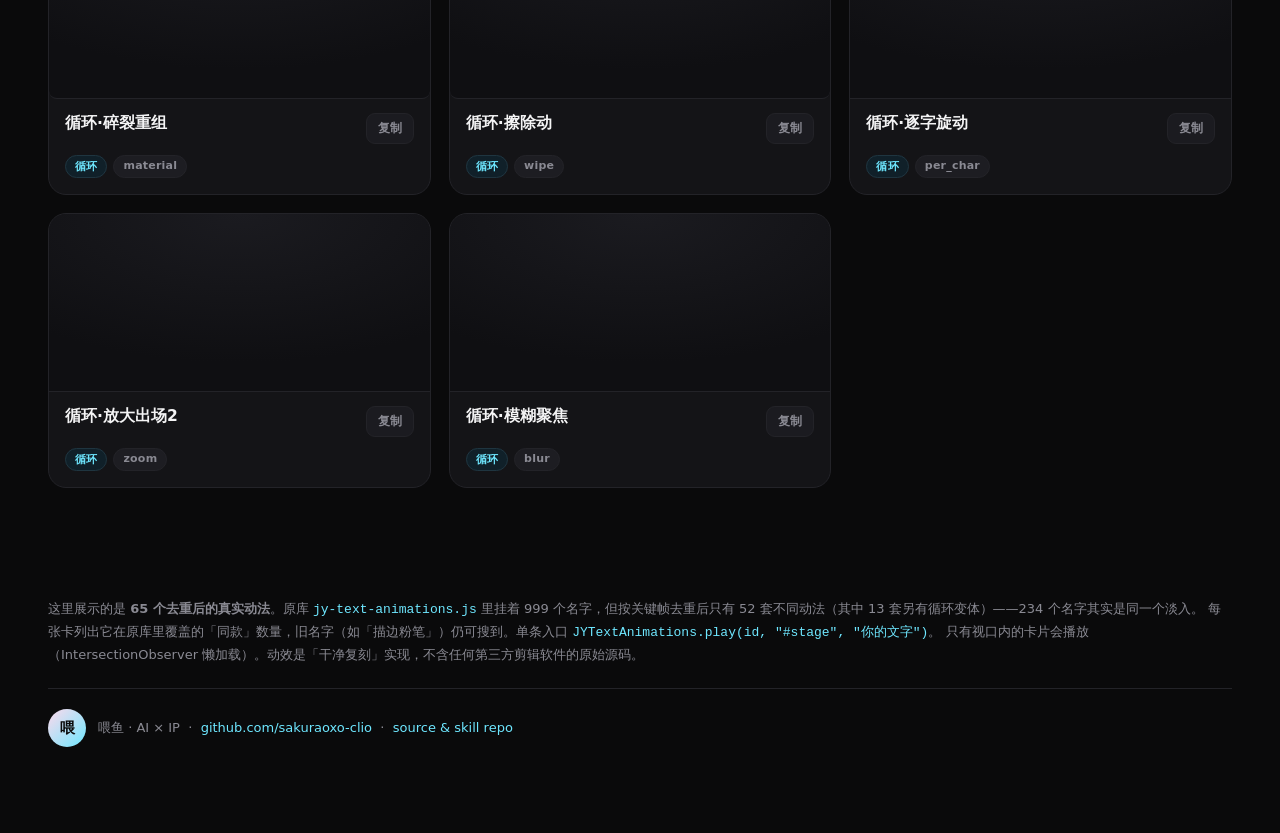
==== commit c0283a27: "chore(catalog): showcase Chinese sample @喂鱼 → 喂鱼在喂鱼 Add 在 (U+5728) to the 10KB brand font subset + i" ====
--- a/demo/catalog/index.html
+++ b/demo/catalog/index.html
@@ -21,7 +21,7 @@
   @font-face {
     font-family: "Eva Ming"; font-weight: 700; font-display: swap;
     src: url(../../assets/library/fonts/eva-ming-brand.woff2) format("woff2");
-    unicode-range: U+0020-00FF, U+5582, U+9C7C, U+89C6, U+9891, U+5B57, U+4F53, U+52A8, U+6548;
+    unicode-range: U+0020-00FF, U+5582, U+9C7C, U+5728, U+89C6, U+9891, U+5B57, U+4F53, U+52A8, U+6548;
   }
   :root {
     --bg: #0a0a0b;
@@ -277,7 +277,7 @@
   <script>
   (function () {
     "use strict";
-    const SAMPLES = ["@喂鱼", "sakuraoxo"];   // bilingual showcase text (中文 / English)
+    const SAMPLES = ["喂鱼在喂鱼", "sakuraoxo"];   // bilingual showcase text (中文 / English)
     const grid = document.getElementById("grid");
     const previewInput = document.getElementById("preview");
     const searchInput = document.getElementById("search");
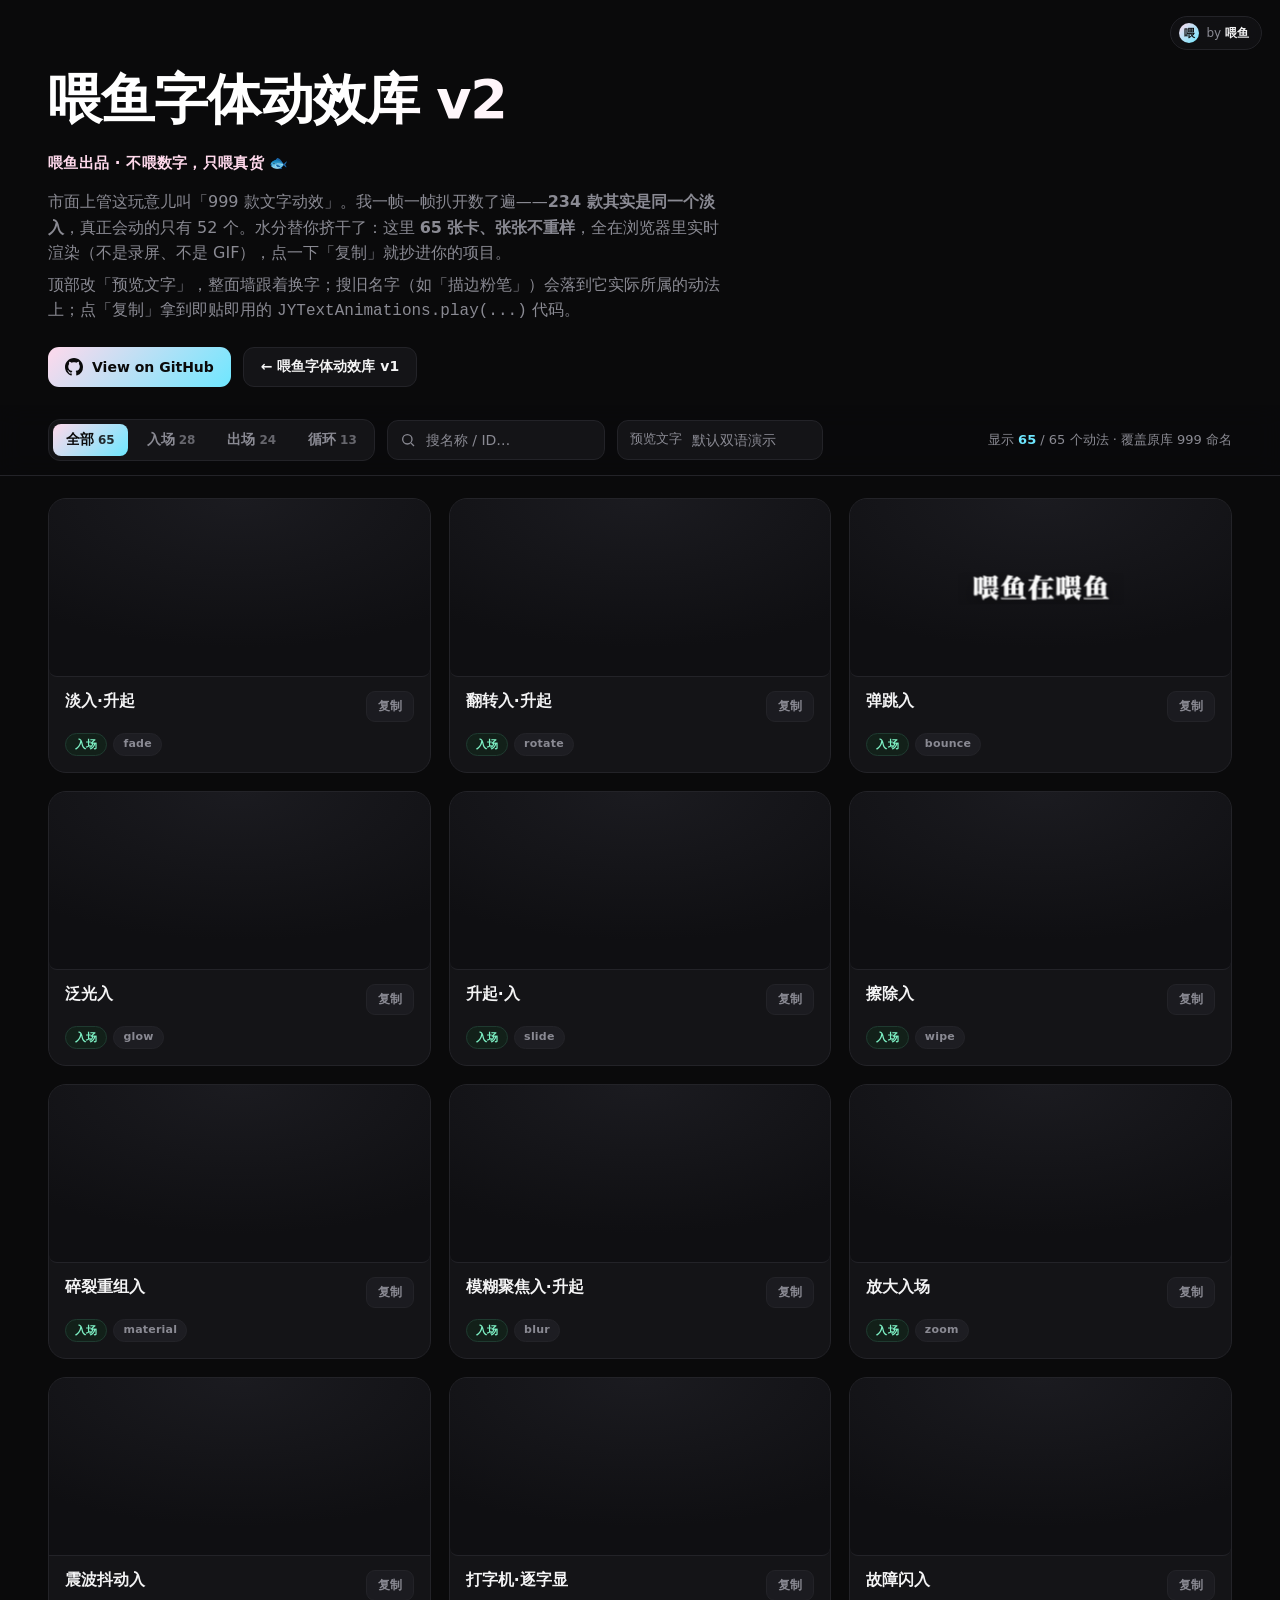
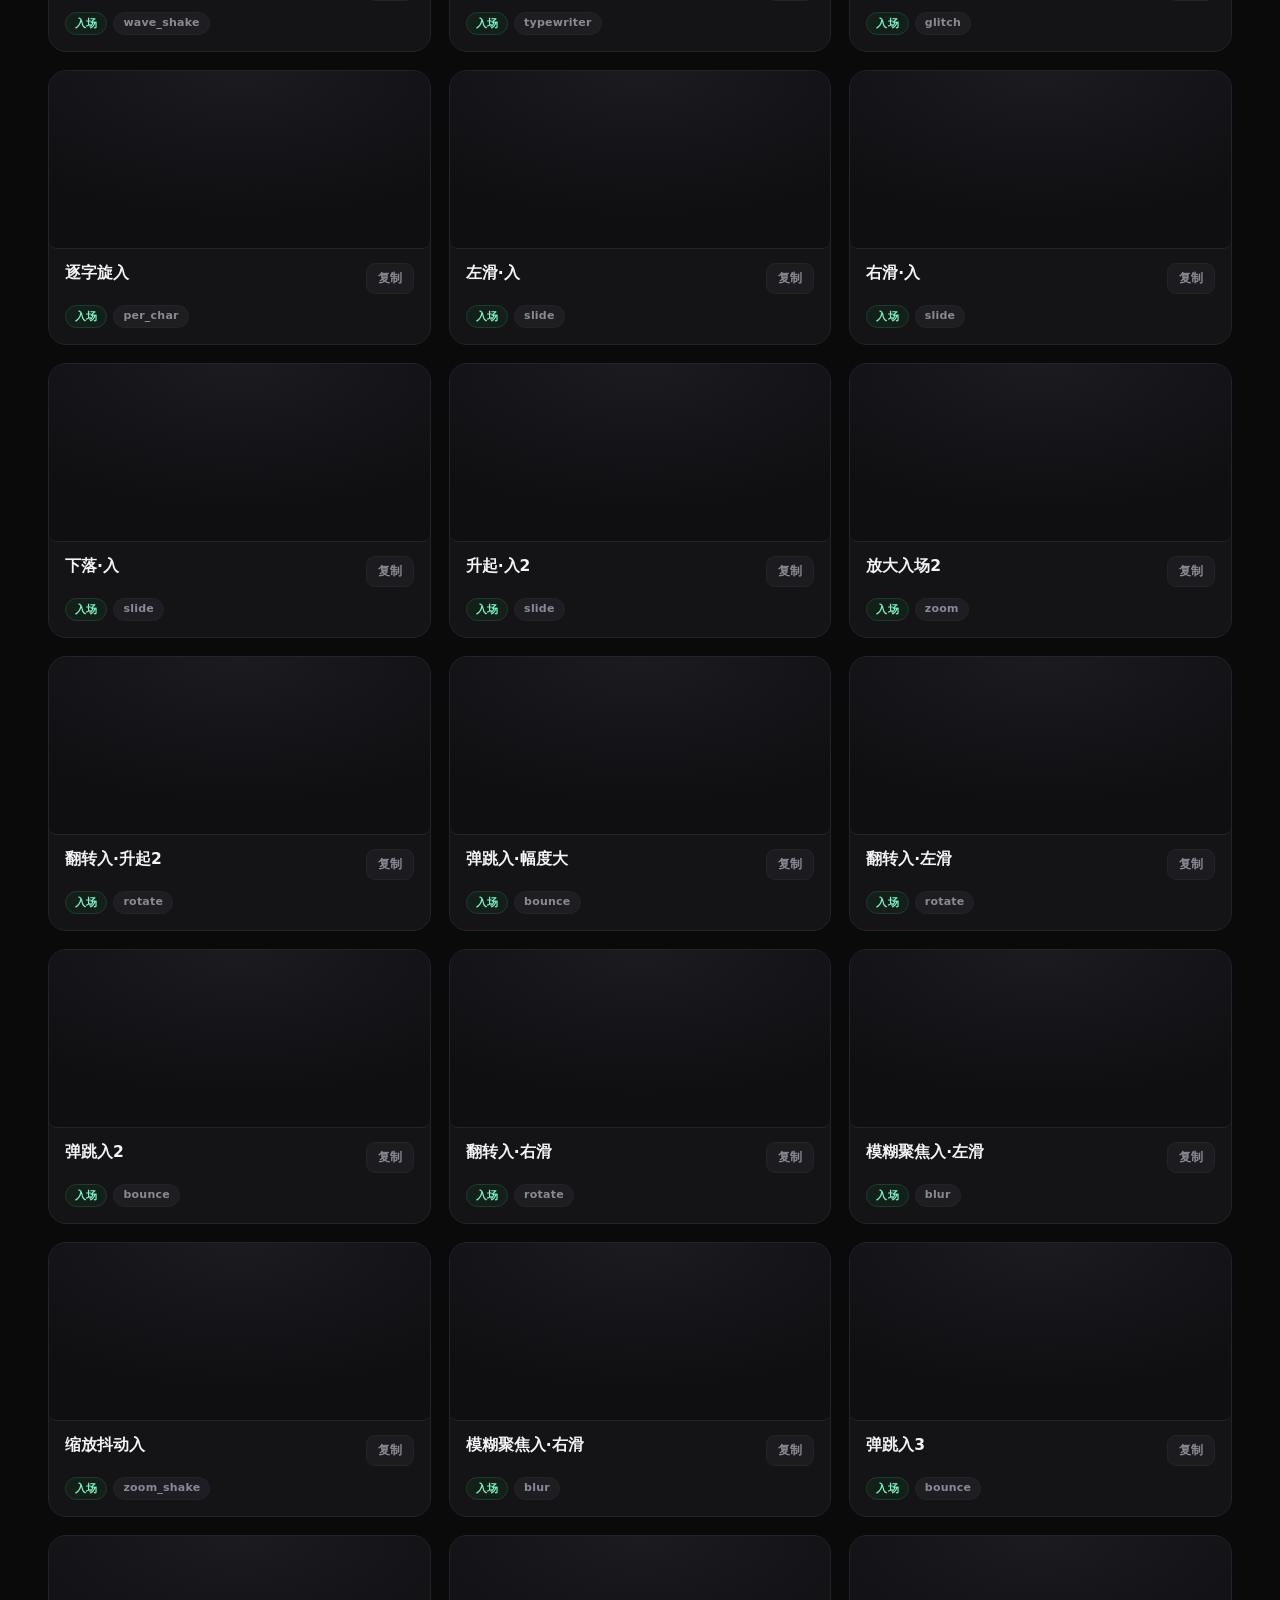
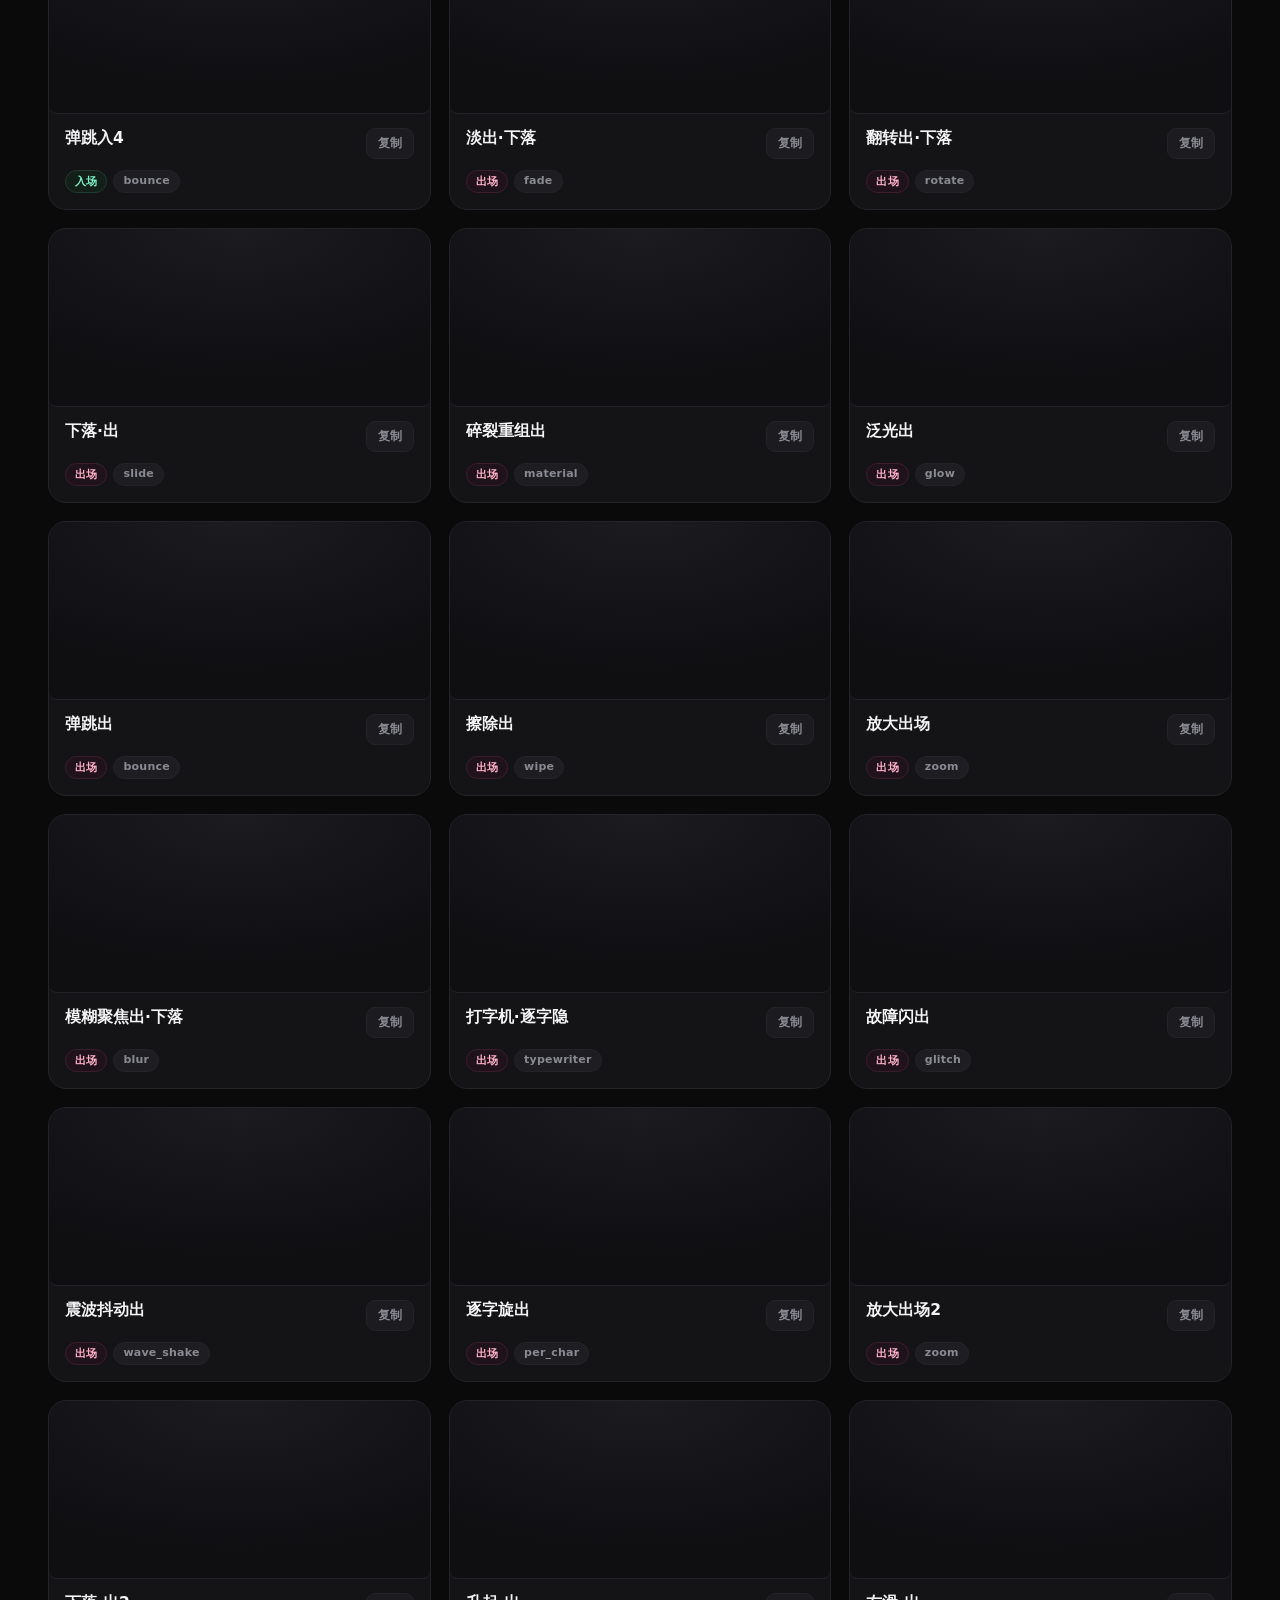
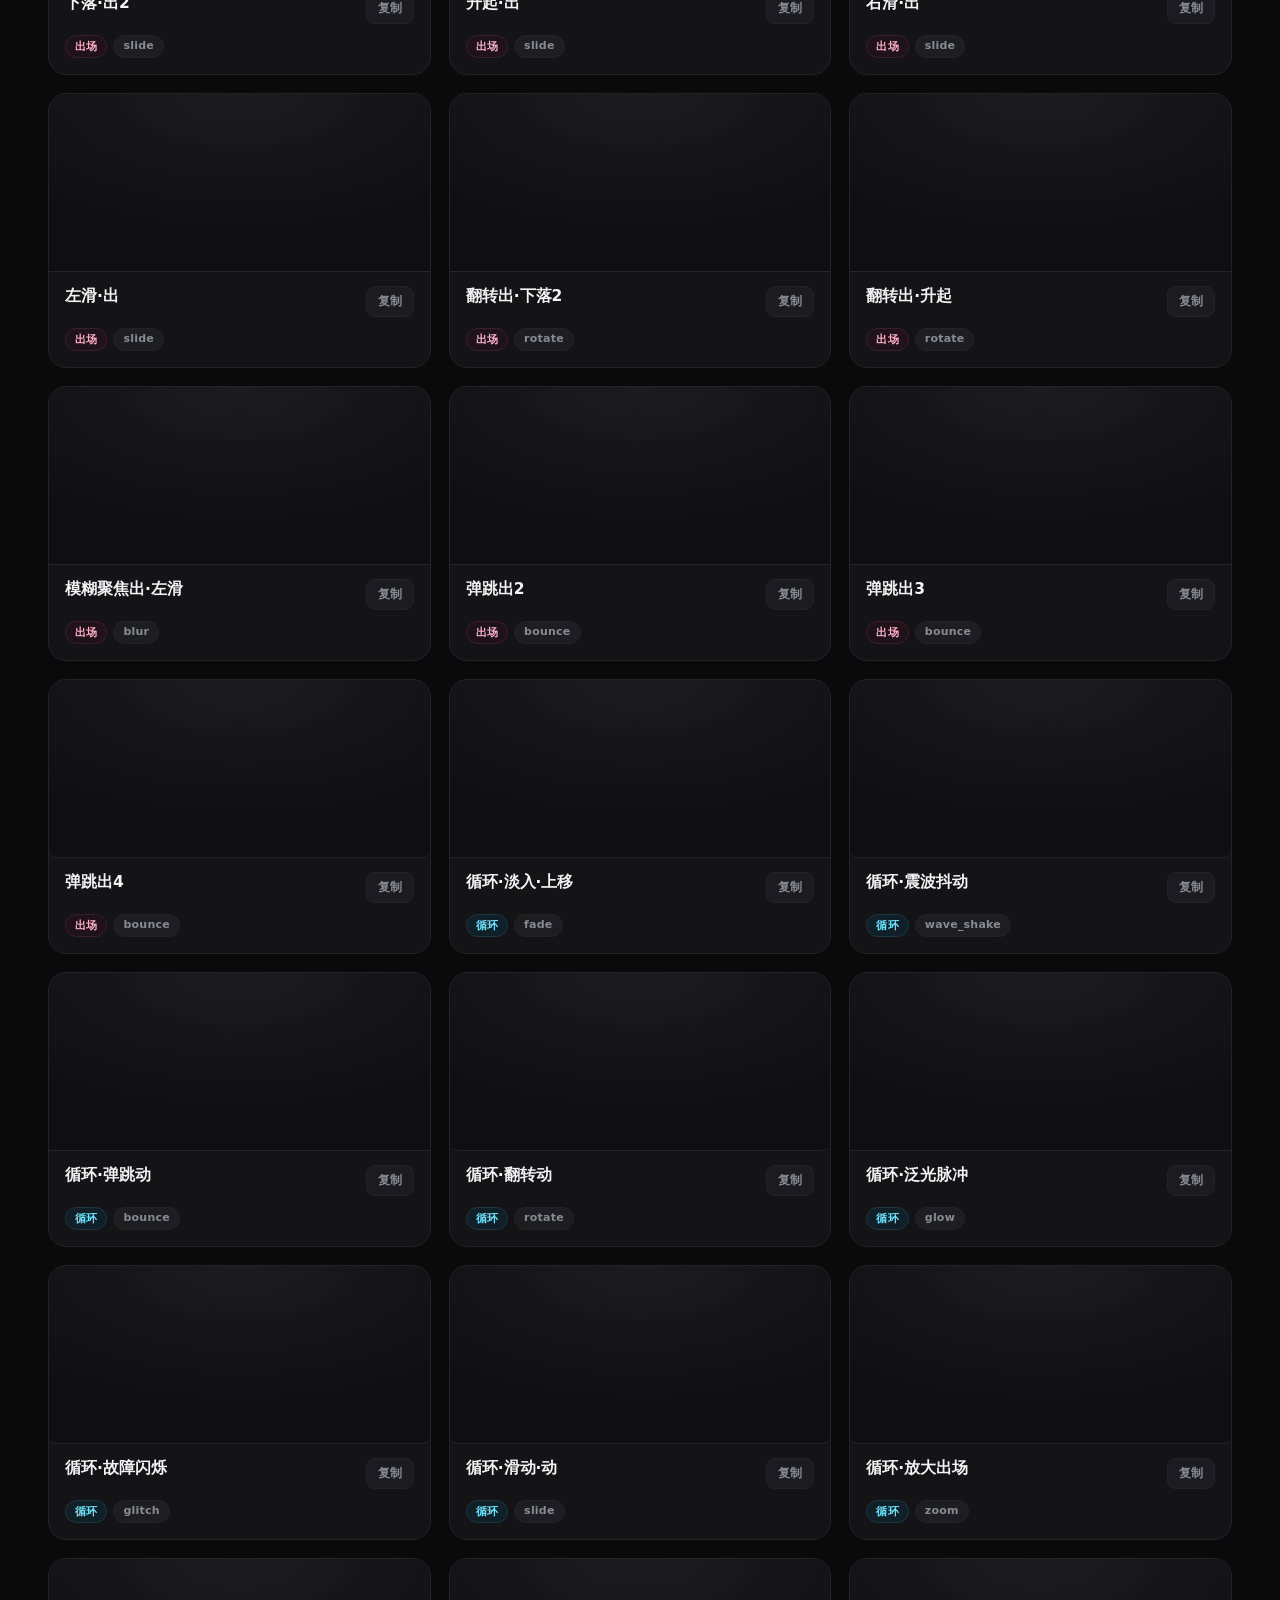
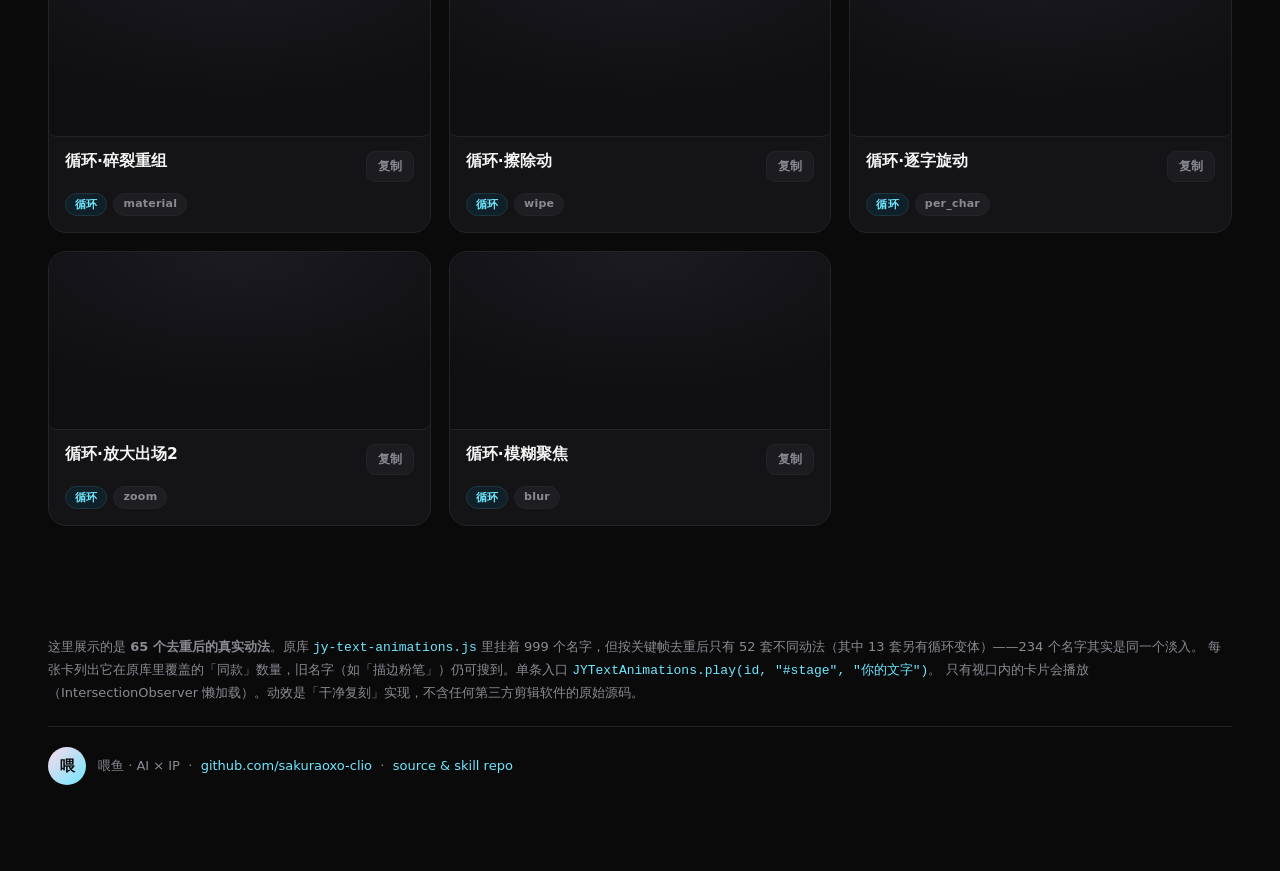
==== commit e42d0ee1: "feat(demo): version the brand — v1 (curated) / v2 (catalog) + witty 喂鱼 intro - /demo/ titled 喂鱼字体动效库" ====
--- a/demo/catalog/index.html
+++ b/demo/catalog/index.html
@@ -3,7 +3,7 @@
 <head>
 <meta charset="UTF-8" />
 <meta name="viewport" content="width=device-width, initial-scale=1.0" />
-<title>喂鱼字体动效库 · live catalog</title>
+<title>喂鱼字体动效库 v2 · live catalog</title>
 <meta name="description" content="65 个去重后的真实文字动法，浏览器内实时渲染，点一下复制即用。by 喂鱼 / sakuraoxo." />
 <link rel="stylesheet" href="../../assets/library/jy-text-animations.css" />
 <link rel="preconnect" href="https://fonts.googleapis.com" />
@@ -222,15 +222,16 @@
   </a>
 
   <header>
-    <h1>喂鱼字体动效库</h1>
-    <p><b>65 个真正不同的文字动法</b>，从原库 999 个命名里去重得到——原库里 234 个名字其实是同一个淡入，这里每张卡是一种真实不重样的动法。每张都在浏览器里实时渲染，不是视频、不是 GIF。</p>
+    <h1>喂鱼字体动效库 v2</h1>
+    <p style="color:var(--pink);font-weight:600;font-size:15px;margin:0 0 14px;letter-spacing:.02em;">喂鱼出品 · 不喂数字，只喂真货 🐟</p>
+    <p>市面上管这玩意儿叫「999 款文字动效」。我一帧一帧扒开数了遍——<b>234 款其实是同一个淡入</b>，真正会动的只有 52 个。水分替你挤干了：这里 <b>65 张卡、张张不重样</b>，全在浏览器里实时渲染（不是录屏、不是 GIF），点一下「复制」就抄进你的项目。</p>
     <p>顶部改「预览文字」，整面墙跟着换字；搜旧名字（如「描边粉笔」）会落到它实际所属的动法上；点「复制」拿到即贴即用的 <code>JYTextAnimations.play(...)</code> 代码。</p>
     <div class="cta-row">
       <a class="btn btn-primary" href="https://github.com/sakuraoxo-clio/sakura-animate-text" target="_blank" rel="noopener">
         <svg viewBox="0 0 16 16" fill="currentColor" aria-hidden="true"><path d="M8 0C3.58 0 0 3.58 0 8c0 3.54 2.29 6.53 5.47 7.59.4.07.55-.17.55-.38 0-.19-.01-.82-.01-1.49-2.01.37-2.53-.49-2.69-.94-.09-.23-.48-.94-.82-1.13-.28-.15-.68-.52-.01-.53.63-.01 1.08.58 1.23.82.72 1.21 1.87.87 2.33.66.07-.52.28-.87.51-1.07-1.78-.2-3.64-.89-3.64-3.95 0-.87.31-1.59.82-2.15-.08-.2-.36-1.02.08-2.12 0 0 .67-.21 2.2.82.64-.18 1.32-.27 2-.27.68 0 1.36.09 2 .27 1.53-1.04 2.2-.82 2.2-.82.44 1.1.16 1.92.08 2.12.51.56.82 1.27.82 2.15 0 3.07-1.87 3.75-3.65 3.95.29.25.54.73.54 1.48 0 1.07-.01 1.93-.01 2.2 0 .21.15.46.55.38A8.01 8.01 0 0016 8c0-4.42-3.58-8-8-8z"/></svg>
         View on GitHub
       </a>
-      <a class="btn btn-ghost" href="../">← 20 条精选动效契约 demo</a>
+      <a class="btn btn-ghost" href="../">← 喂鱼字体动效库 v1</a>
     </div>
   </header>
 
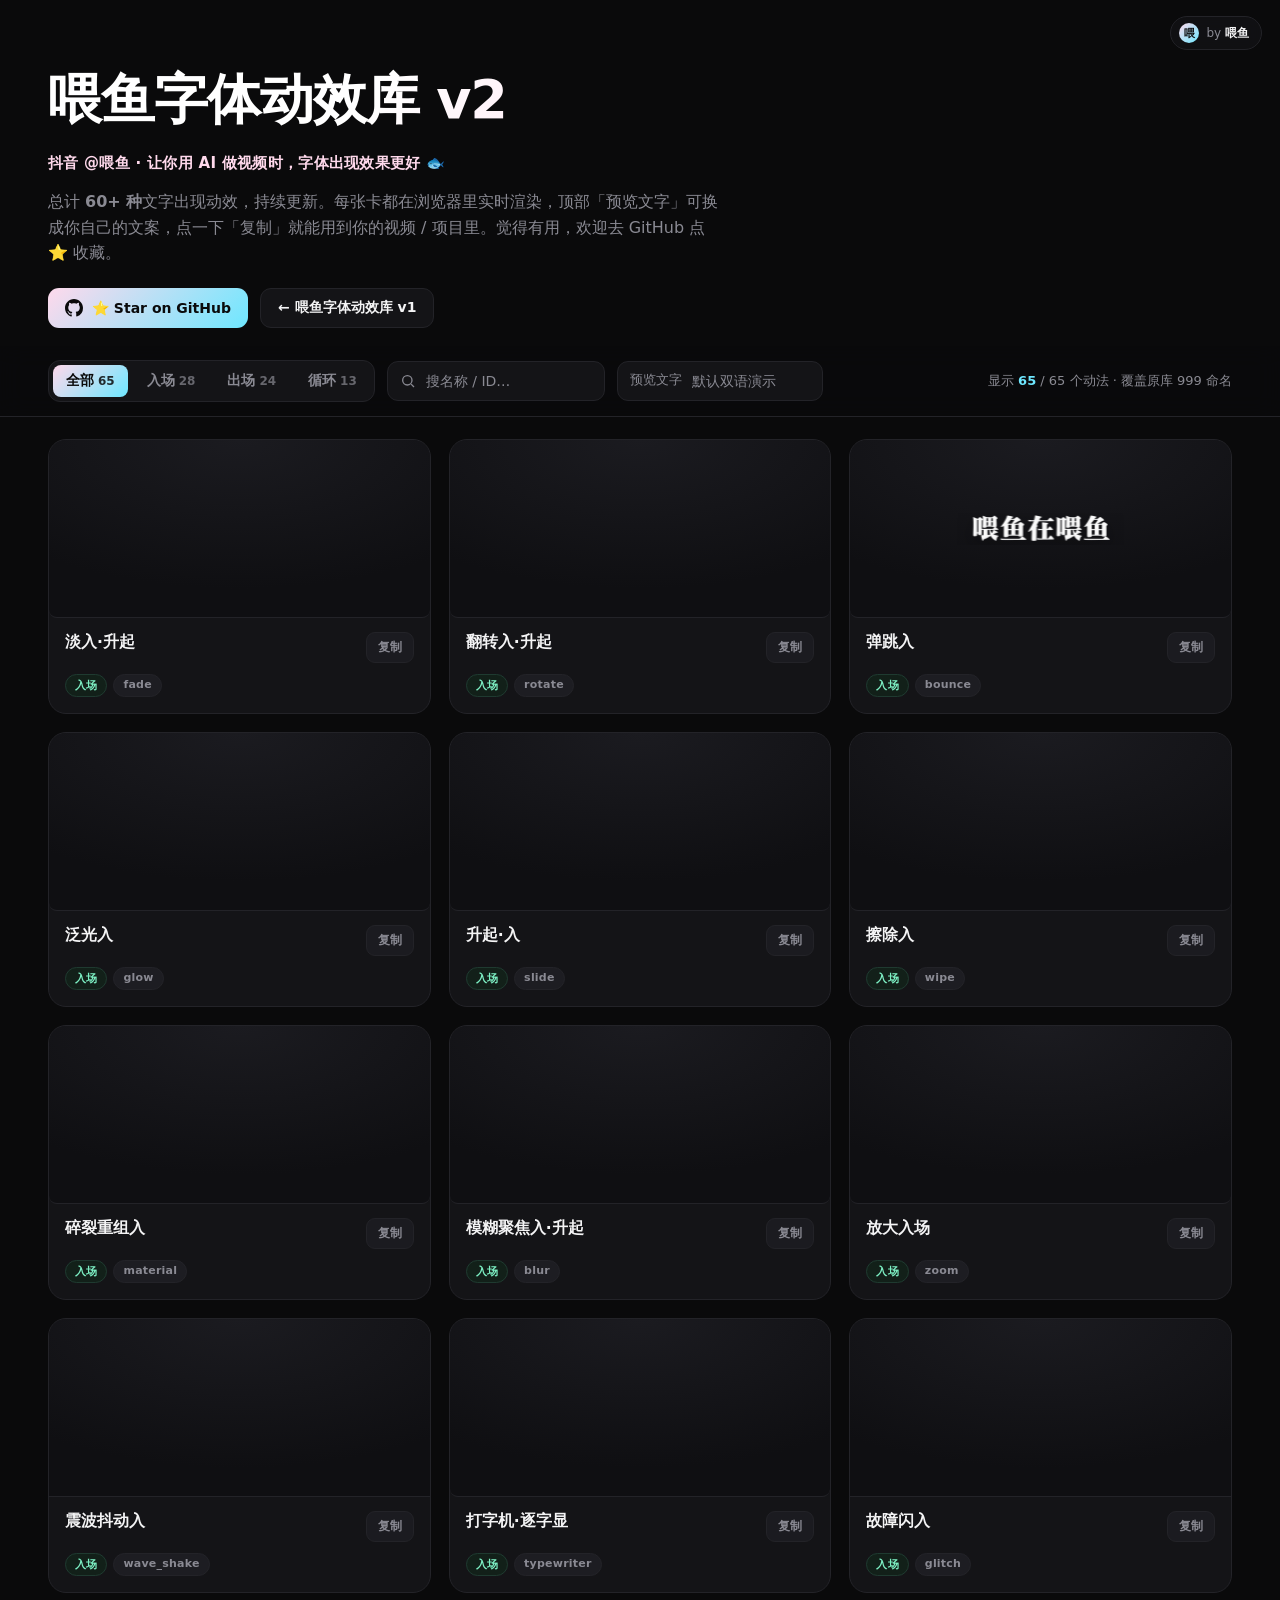
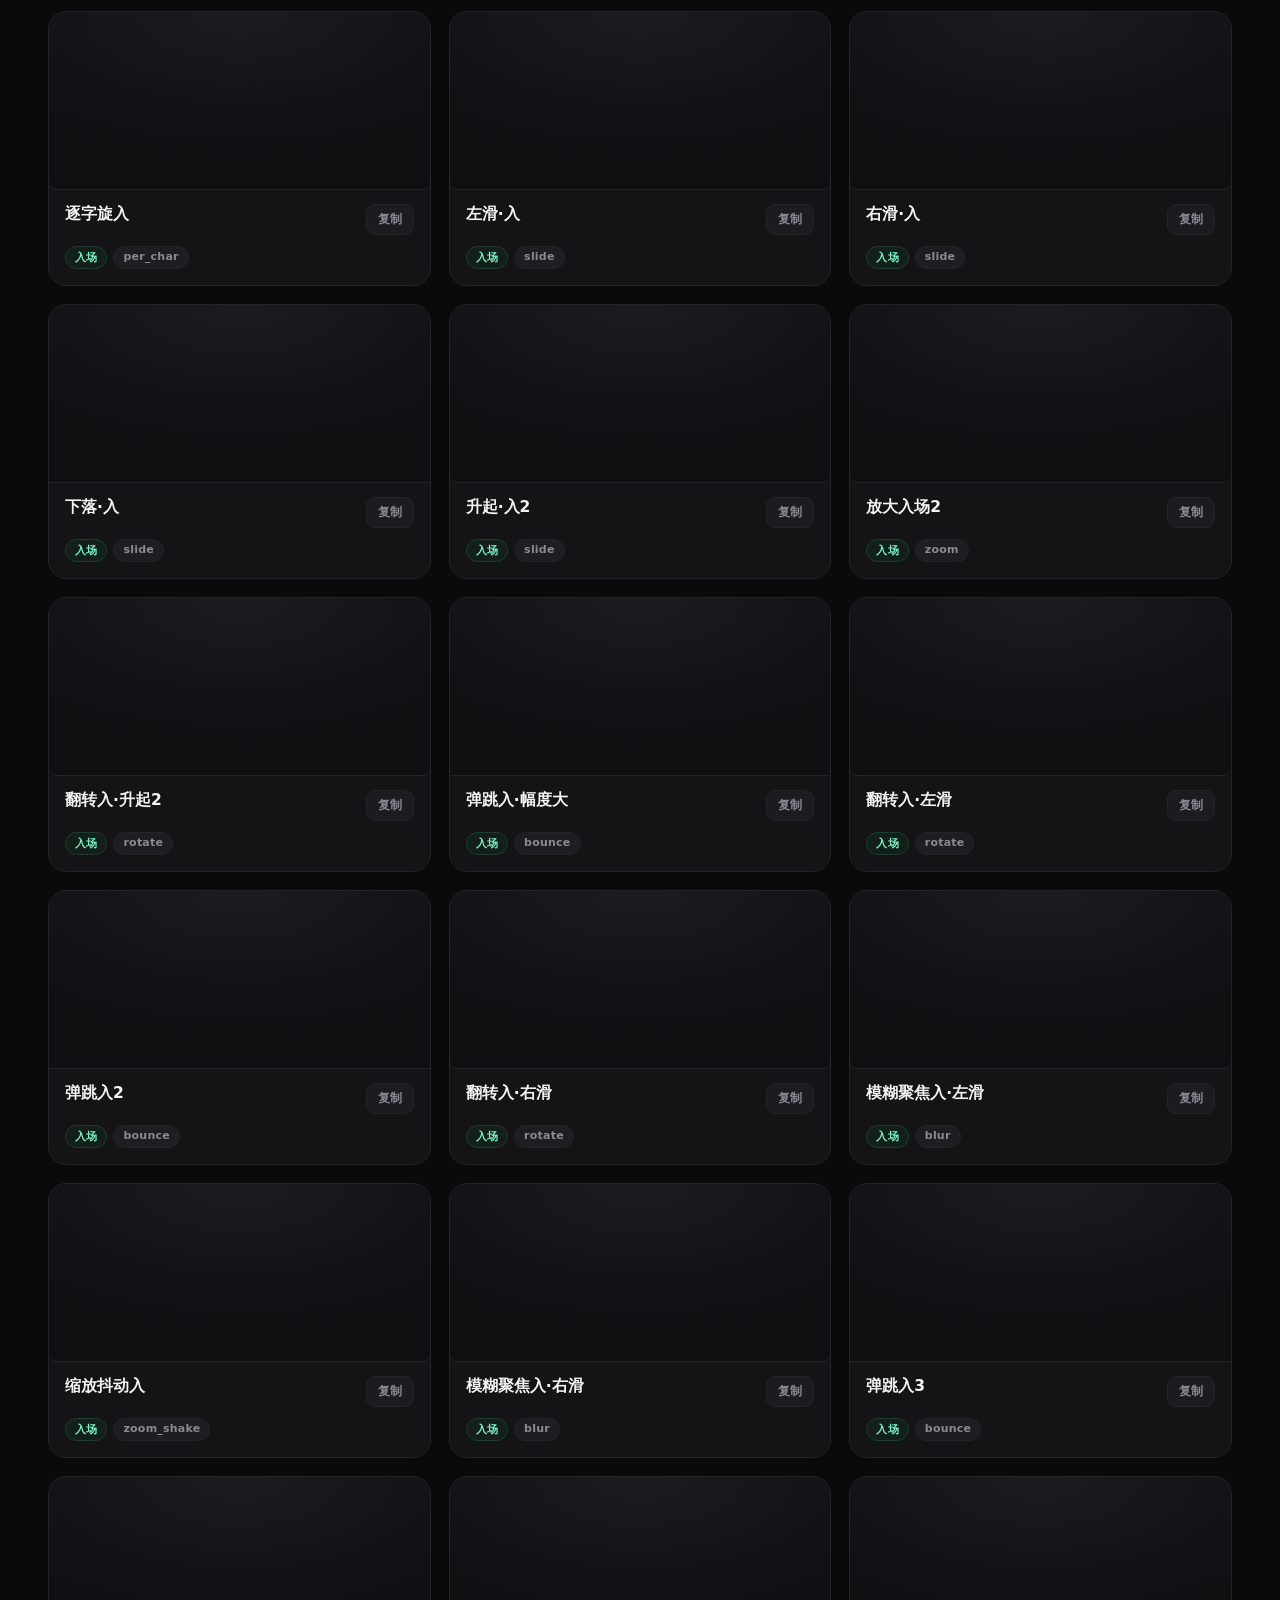
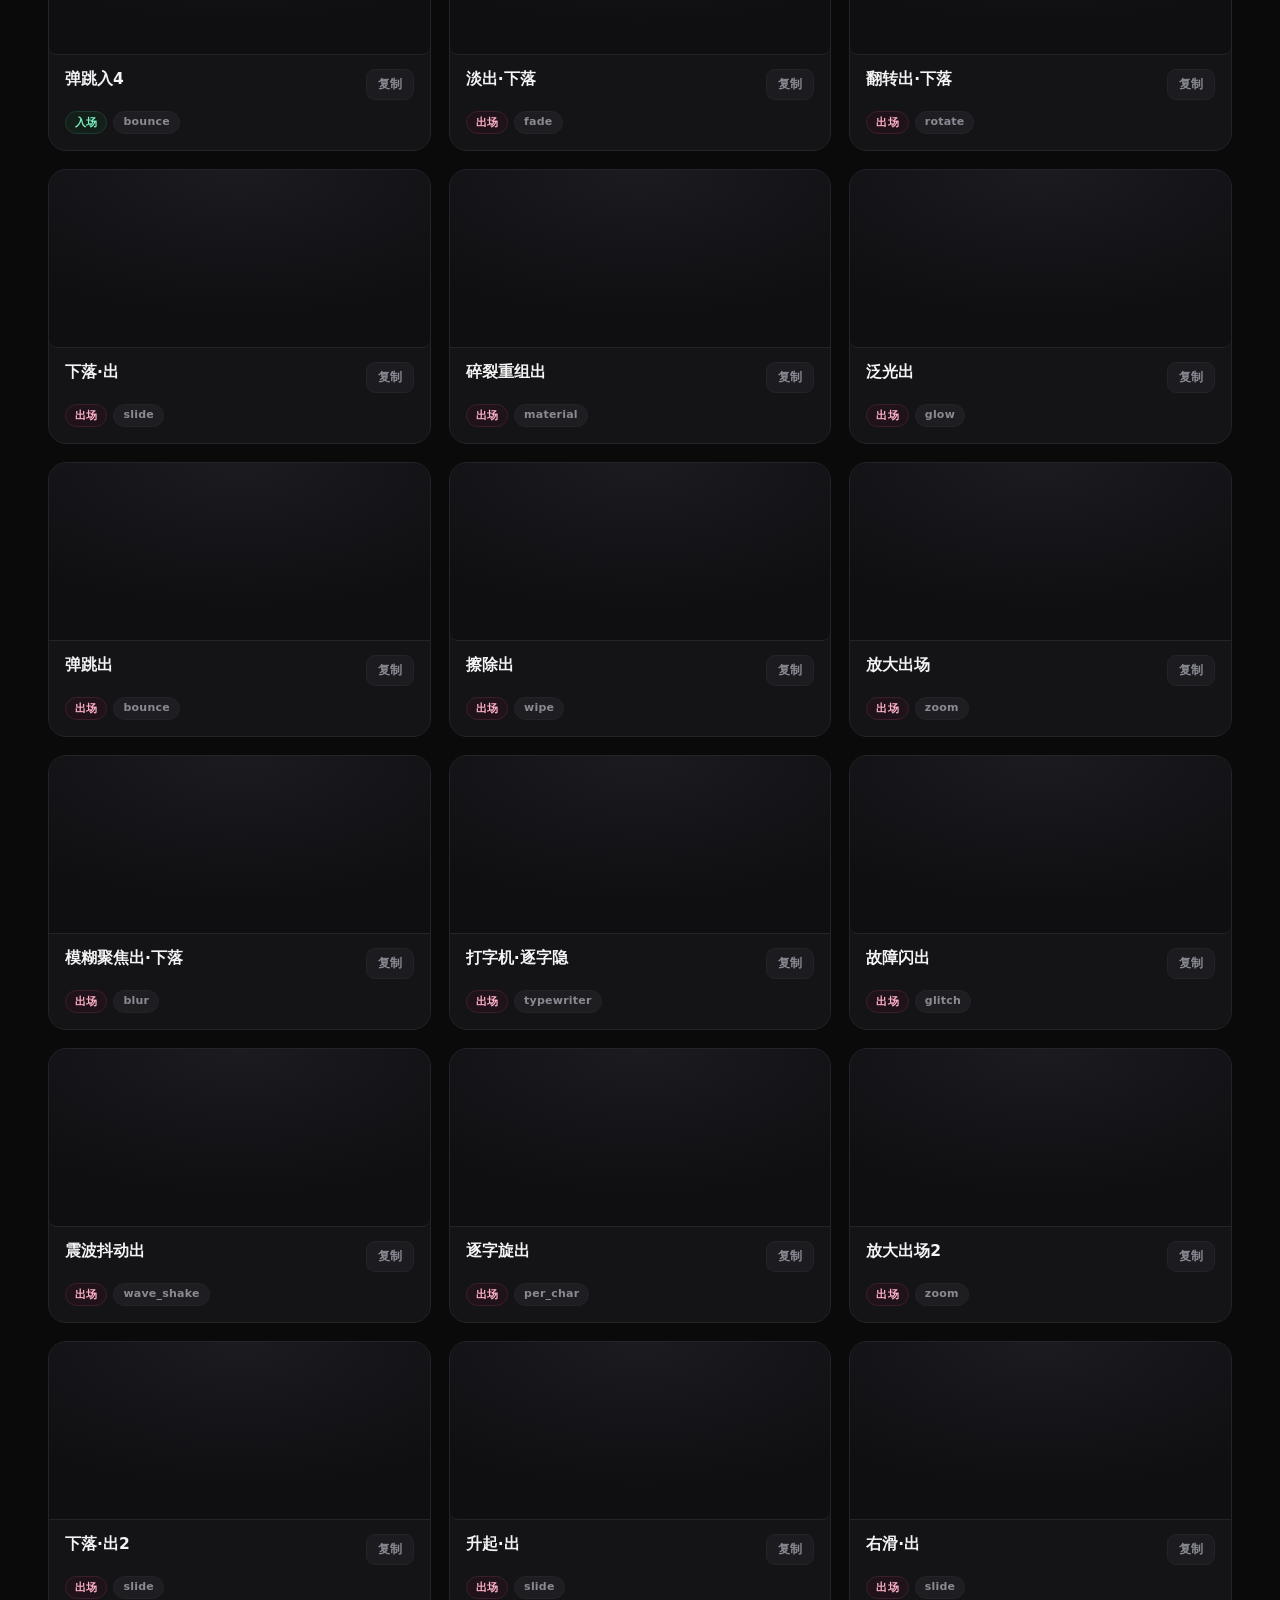
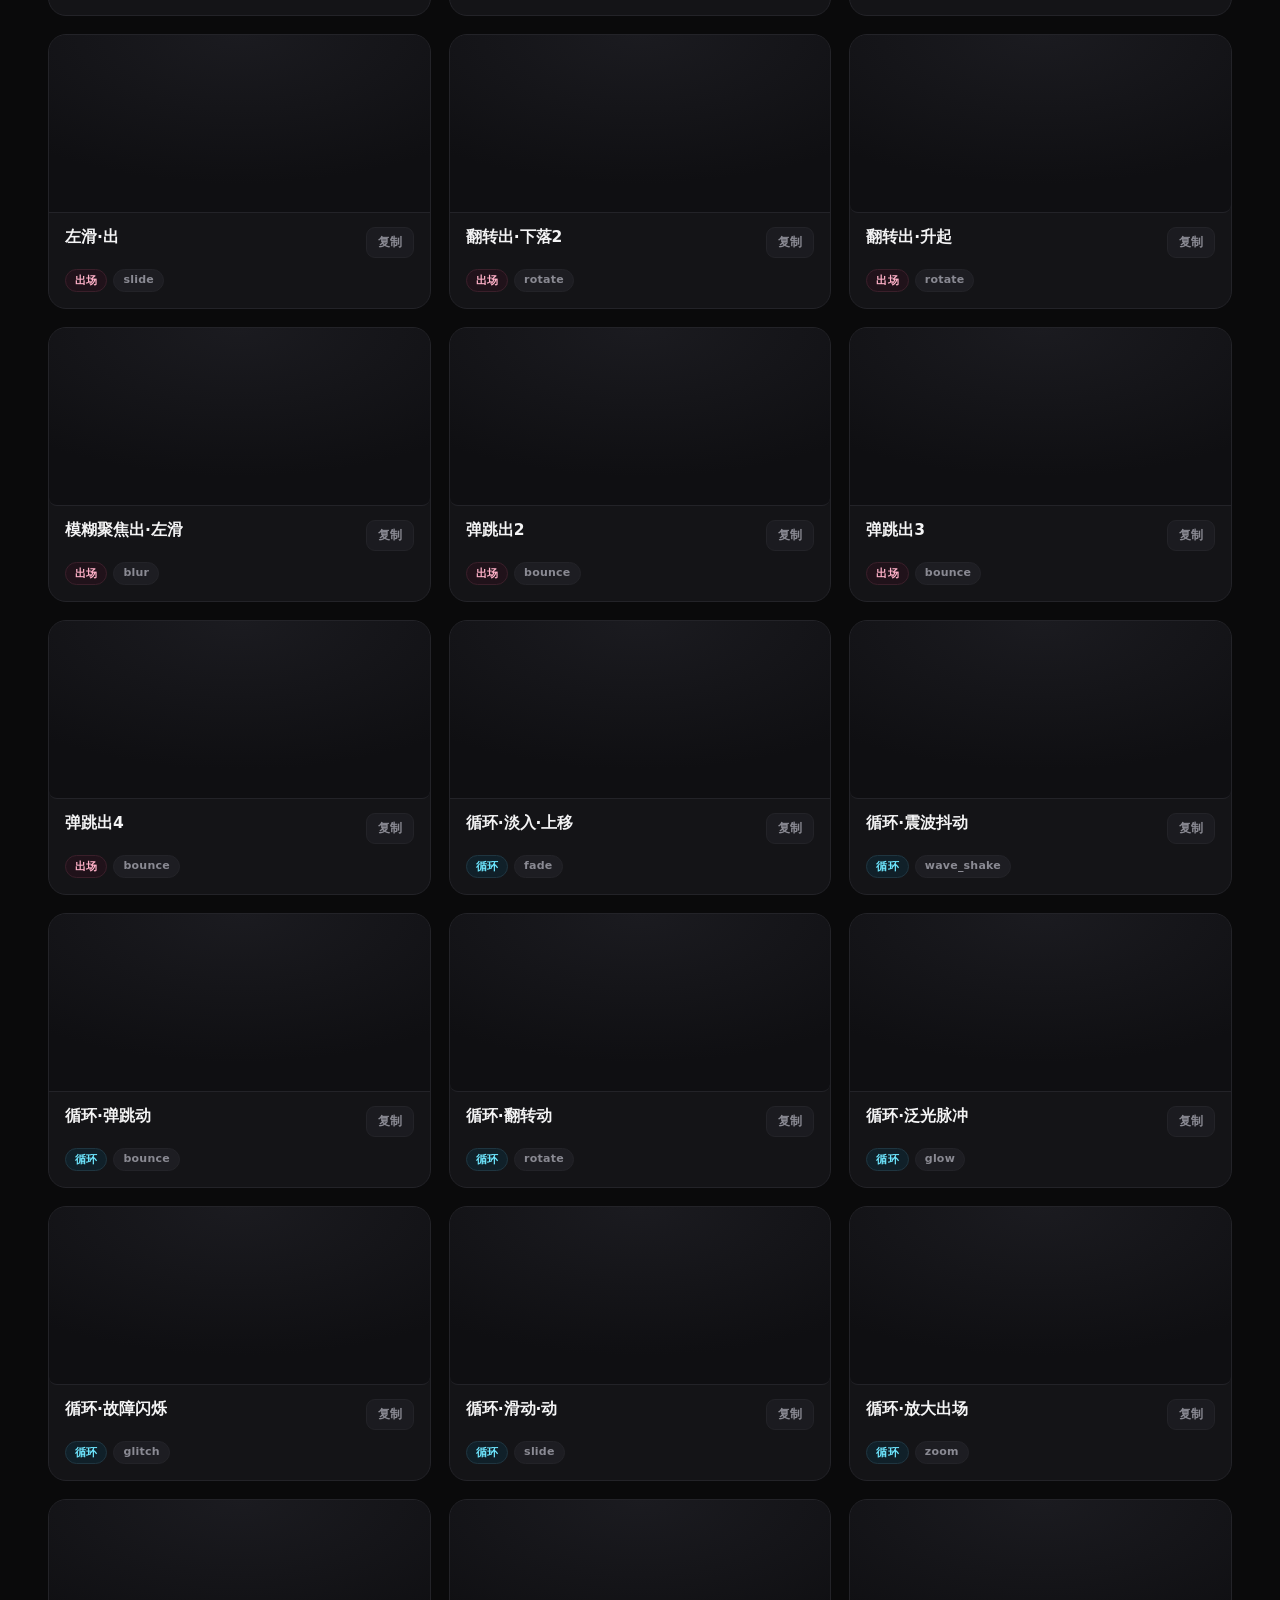
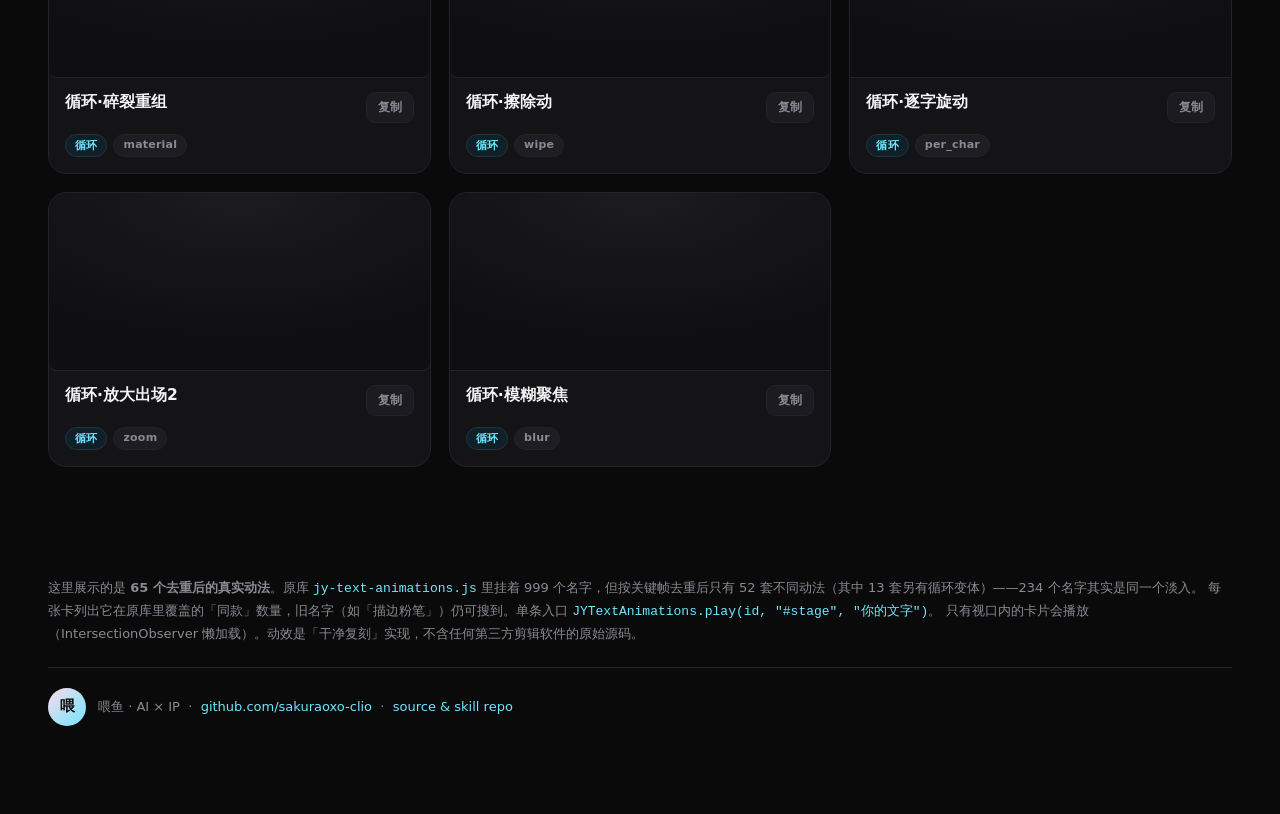
==== commit fcf17b85: "copy(catalog): v2 intro → 抖音@喂鱼 引流 + 价值点 + 持续更新 + GitHub 收藏 - header lede: 抖音 @喂鱼 · 让你用 AI 做视频时，字体出现" ====
--- a/demo/catalog/index.html
+++ b/demo/catalog/index.html
@@ -4,7 +4,7 @@
 <meta charset="UTF-8" />
 <meta name="viewport" content="width=device-width, initial-scale=1.0" />
 <title>喂鱼字体动效库 v2 · live catalog</title>
-<meta name="description" content="65 个去重后的真实文字动法，浏览器内实时渲染，点一下复制即用。by 喂鱼 / sakuraoxo." />
+<meta name="description" content="抖音 @喂鱼 · 让你用 AI 做视频时字体出现效果更好。60+ 种文字出现动效，持续更新，浏览器实时渲染，复制即用。" />
 <link rel="stylesheet" href="../../assets/library/jy-text-animations.css" />
 <link rel="preconnect" href="https://fonts.googleapis.com" />
 <link rel="preconnect" href="https://fonts.gstatic.com" crossorigin />
@@ -223,13 +223,12 @@
 
   <header>
     <h1>喂鱼字体动效库 v2</h1>
-    <p style="color:var(--pink);font-weight:600;font-size:15px;margin:0 0 14px;letter-spacing:.02em;">喂鱼出品 · 不喂数字，只喂真货 🐟</p>
-    <p>市面上管这玩意儿叫「999 款文字动效」。我一帧一帧扒开数了遍——<b>234 款其实是同一个淡入</b>，真正会动的只有 52 个。水分替你挤干了：这里 <b>65 张卡、张张不重样</b>，全在浏览器里实时渲染（不是录屏、不是 GIF），点一下「复制」就抄进你的项目。</p>
-    <p>顶部改「预览文字」，整面墙跟着换字；搜旧名字（如「描边粉笔」）会落到它实际所属的动法上；点「复制」拿到即贴即用的 <code>JYTextAnimations.play(...)</code> 代码。</p>
+    <p style="color:var(--pink);font-weight:600;font-size:15px;margin:0 0 14px;letter-spacing:.02em;">抖音 @喂鱼 · 让你用 AI 做视频时，字体出现效果更好 🐟</p>
+    <p>总计 <b>60+ 种</b>文字出现动效，持续更新。每张卡都在浏览器里实时渲染，顶部「预览文字」可换成你自己的文案，点一下「复制」就能用到你的视频 / 项目里。觉得有用，欢迎去 GitHub 点 ⭐ 收藏。</p>
     <div class="cta-row">
       <a class="btn btn-primary" href="https://github.com/sakuraoxo-clio/sakura-animate-text" target="_blank" rel="noopener">
         <svg viewBox="0 0 16 16" fill="currentColor" aria-hidden="true"><path d="M8 0C3.58 0 0 3.58 0 8c0 3.54 2.29 6.53 5.47 7.59.4.07.55-.17.55-.38 0-.19-.01-.82-.01-1.49-2.01.37-2.53-.49-2.69-.94-.09-.23-.48-.94-.82-1.13-.28-.15-.68-.52-.01-.53.63-.01 1.08.58 1.23.82.72 1.21 1.87.87 2.33.66.07-.52.28-.87.51-1.07-1.78-.2-3.64-.89-3.64-3.95 0-.87.31-1.59.82-2.15-.08-.2-.36-1.02.08-2.12 0 0 .67-.21 2.2.82.64-.18 1.32-.27 2-.27.68 0 1.36.09 2 .27 1.53-1.04 2.2-.82 2.2-.82.44 1.1.16 1.92.08 2.12.51.56.82 1.27.82 2.15 0 3.07-1.87 3.75-3.65 3.95.29.25.54.73.54 1.48 0 1.07-.01 1.93-.01 2.2 0 .21.15.46.55.38A8.01 8.01 0 0016 8c0-4.42-3.58-8-8-8z"/></svg>
-        View on GitHub
+        ⭐ Star on GitHub
       </a>
       <a class="btn btn-ghost" href="../">← 喂鱼字体动效库 v1</a>
     </div>
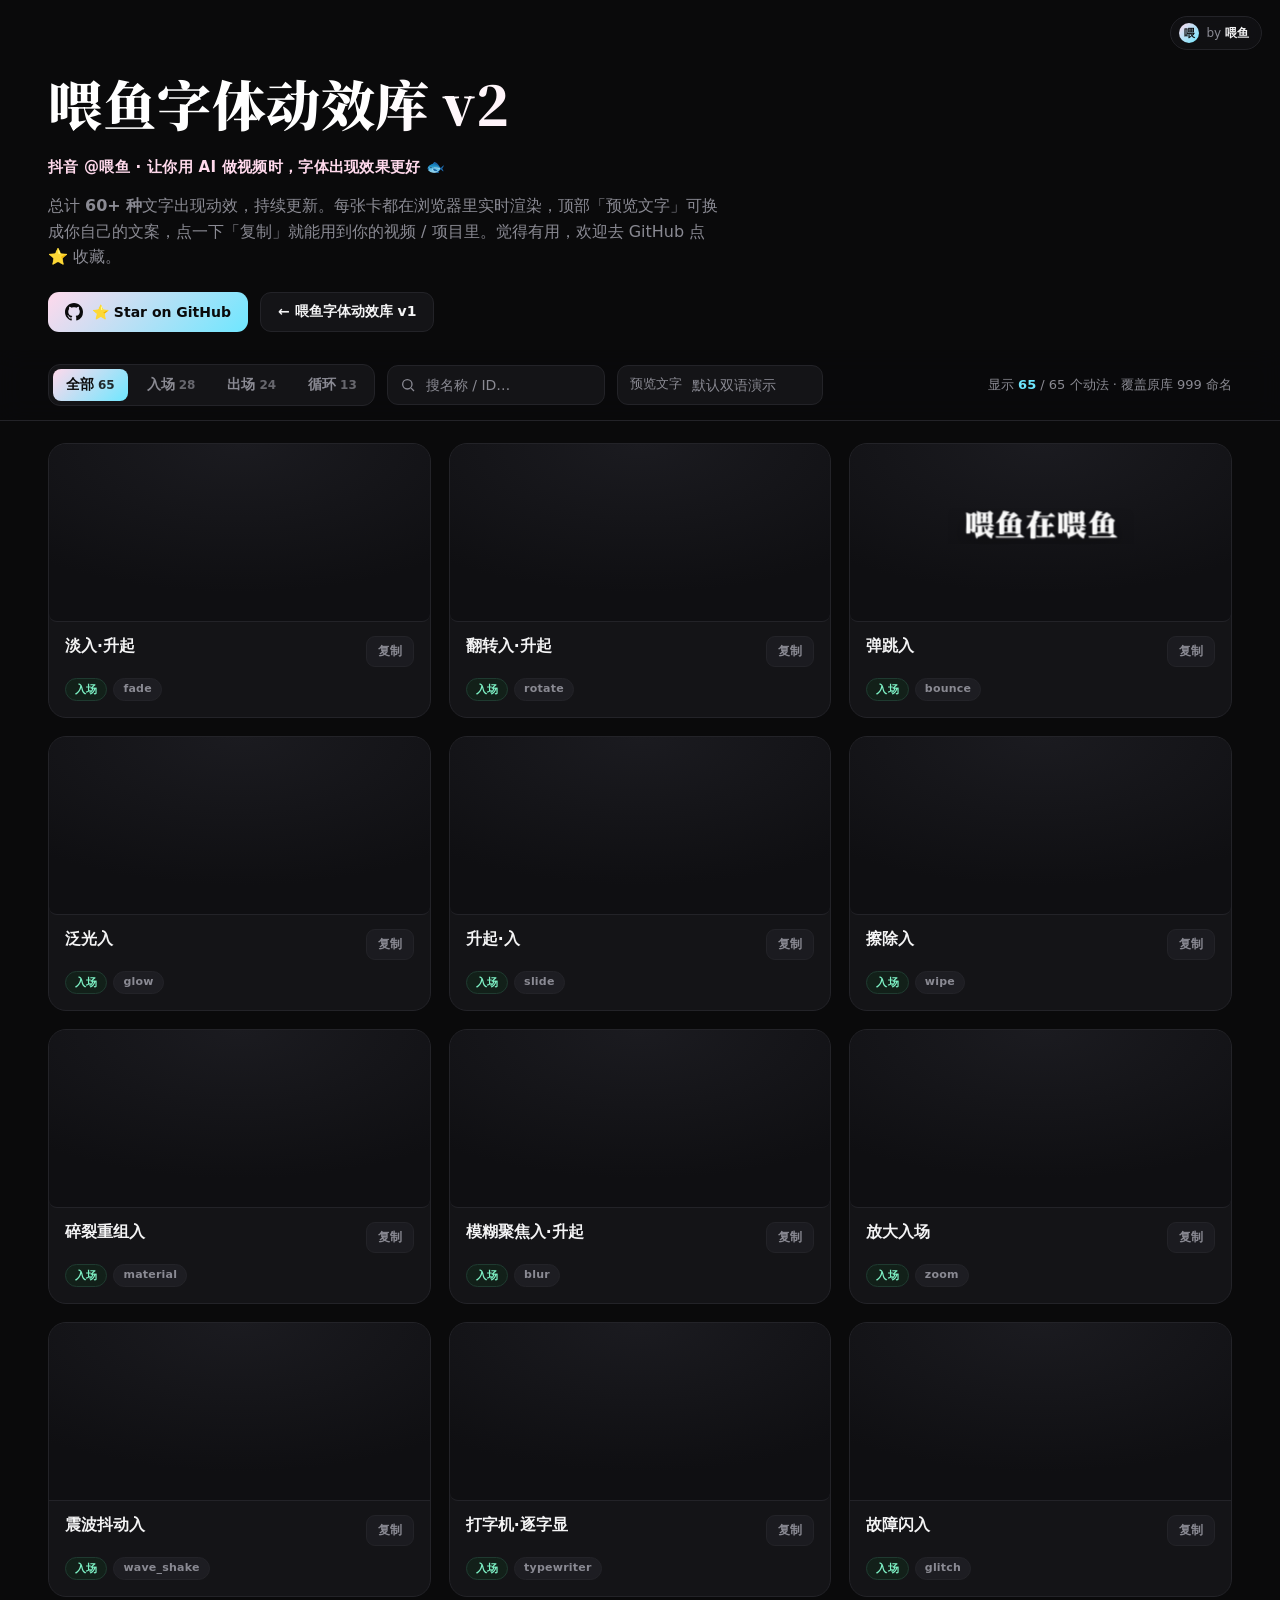
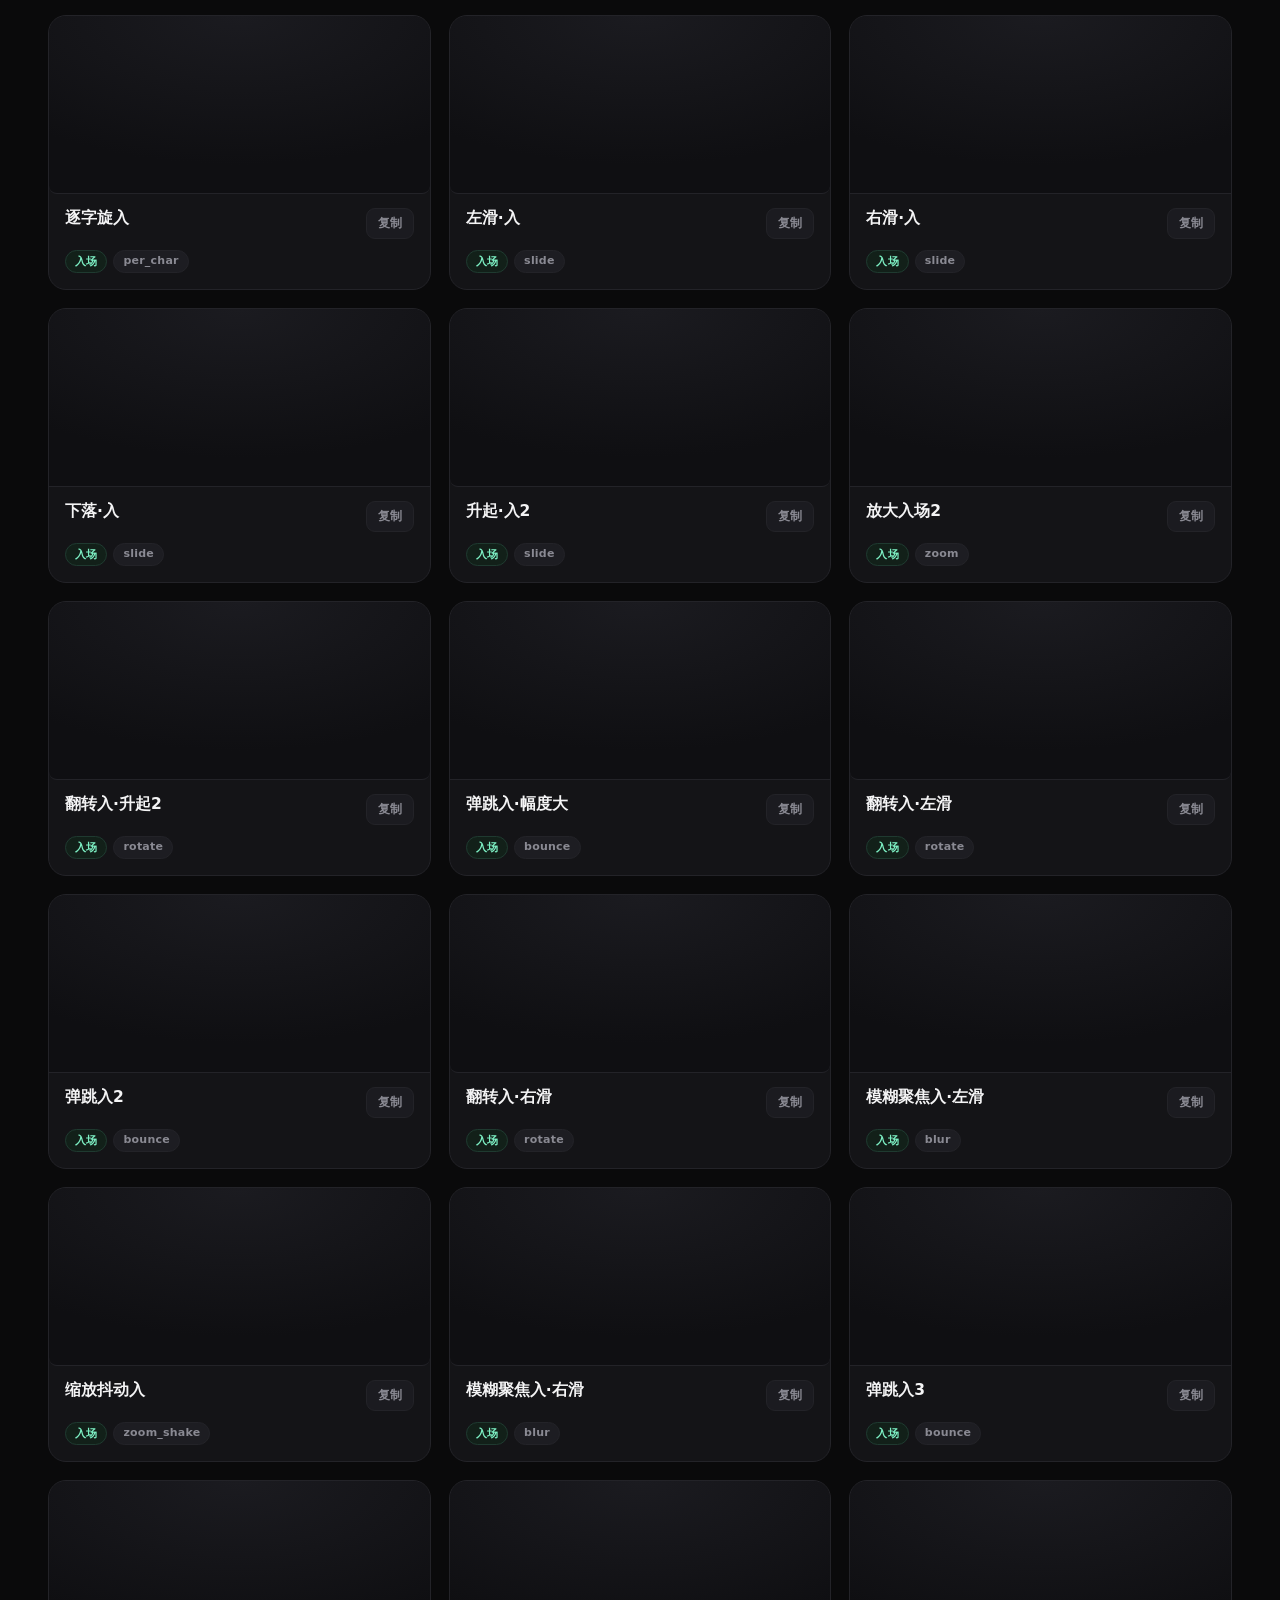
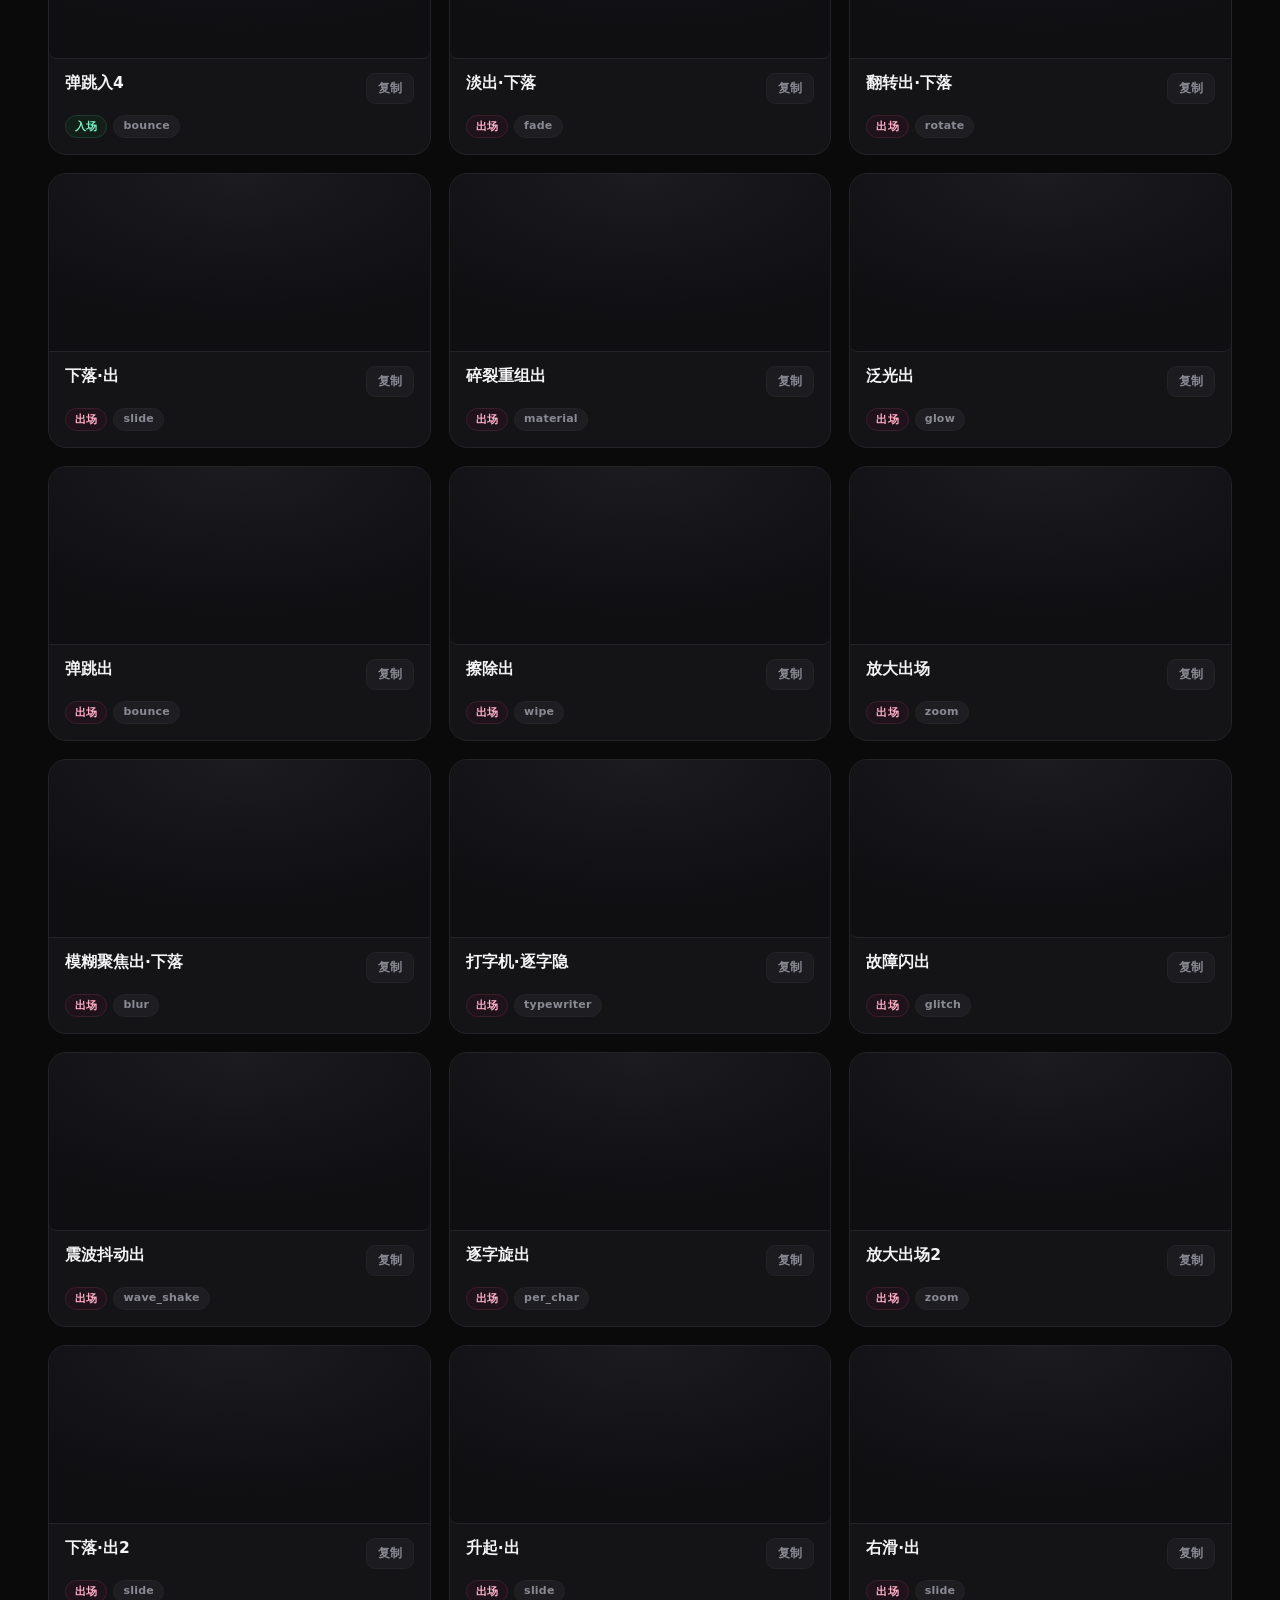
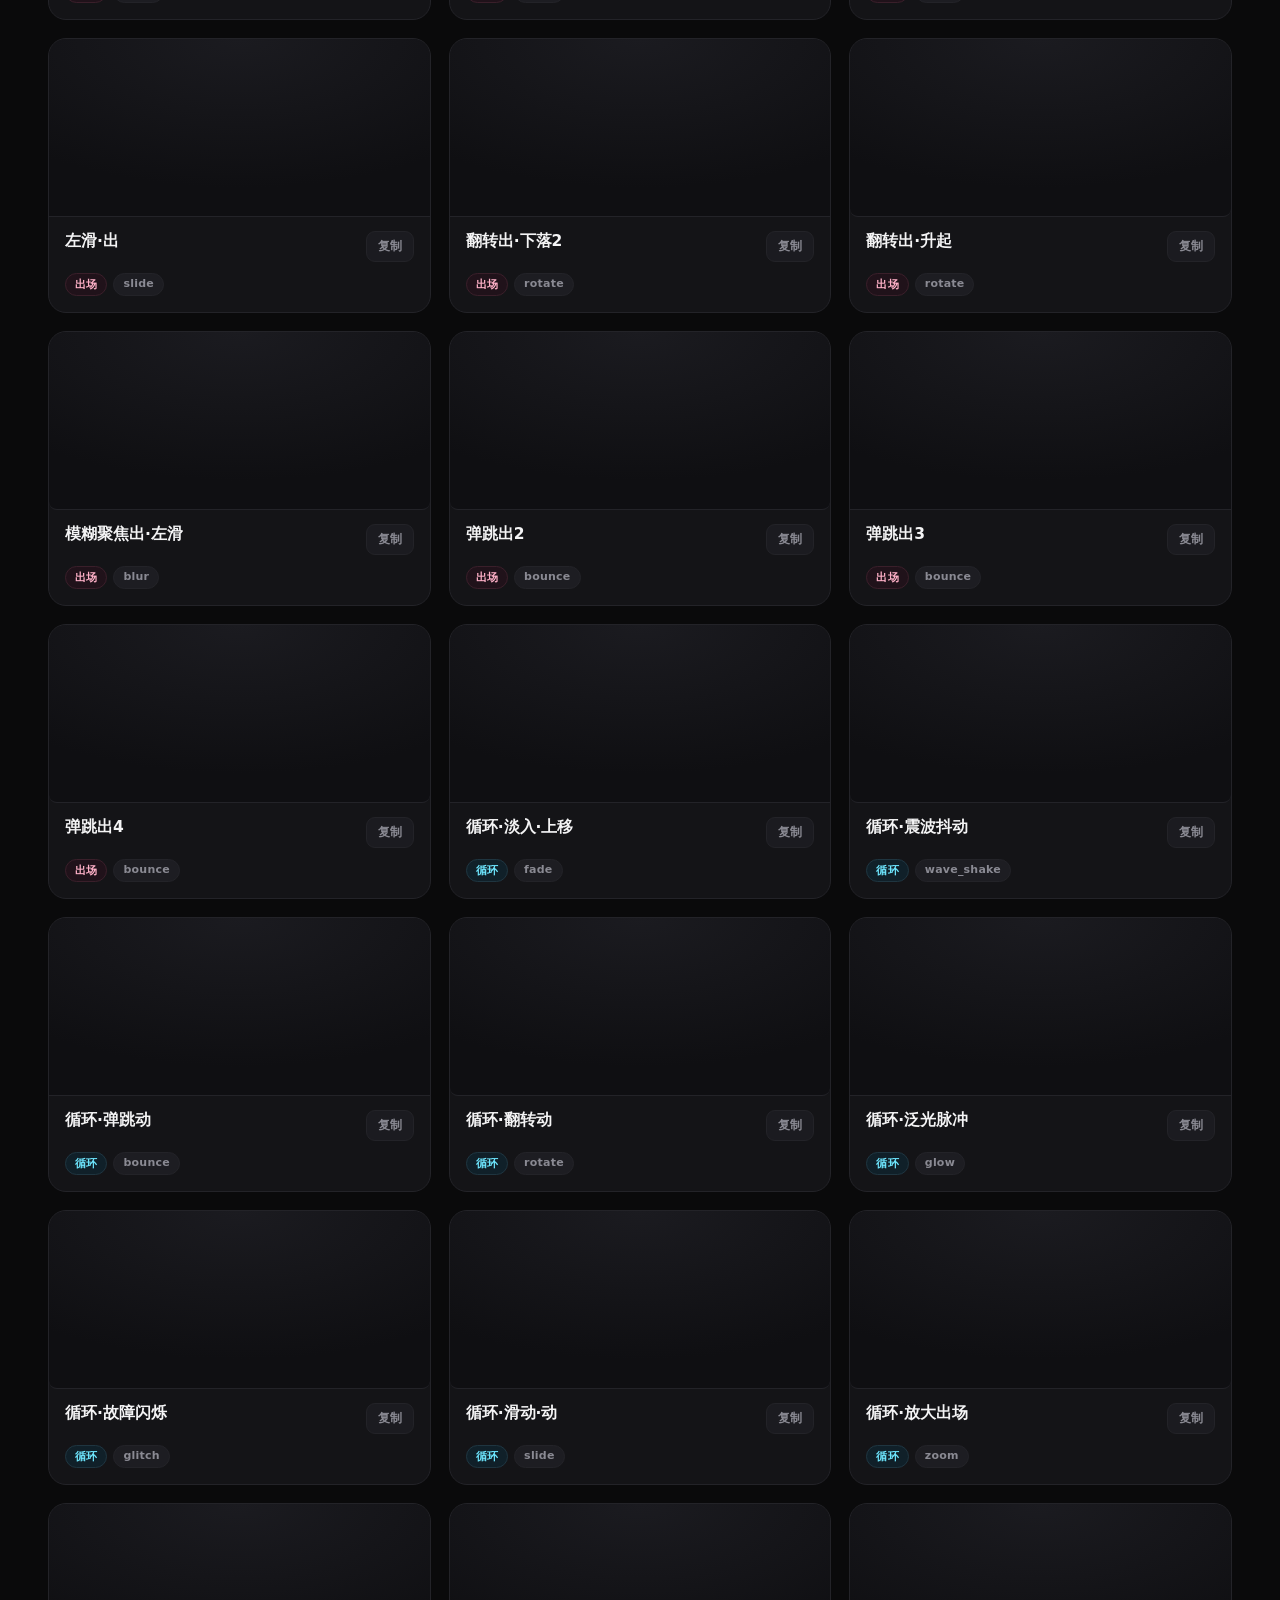
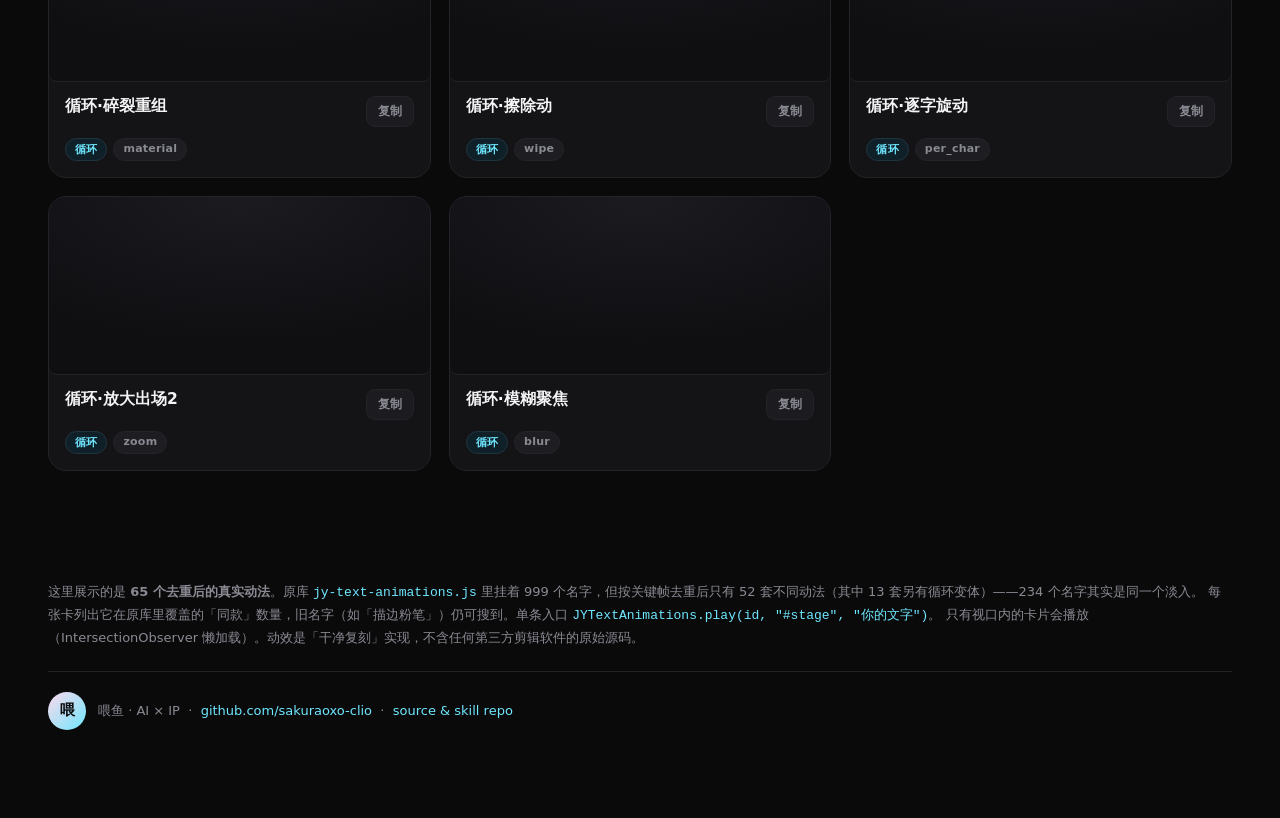
==== commit 71180313: "style(demo): 思源宋体 (Noto Serif SC) titles on v1 & v2 + Chinese v1 intro - h1 on both pages now render" ====
--- a/demo/catalog/index.html
+++ b/demo/catalog/index.html
@@ -8,7 +8,7 @@
 <link rel="stylesheet" href="../../assets/library/jy-text-animations.css" />
 <link rel="preconnect" href="https://fonts.googleapis.com" />
 <link rel="preconnect" href="https://fonts.gstatic.com" crossorigin />
-<link href="https://fonts.googleapis.com/css2?family=Space+Grotesk:wght@500;700&display=swap" rel="stylesheet" />
+<link href="https://fonts.googleapis.com/css2?family=Noto+Serif+SC:wght@700;900&family=Space+Grotesk:wght@500;700&display=swap" rel="stylesheet" />
 <style>
   /* 中文展示字体：Eva 宋体（family: SourceHanSerifSC EvaJian），按 unicode-range 拆两片：
      品牌片 10KB 默认即载；CJK 片 1.5MB 仅在输入自定义中文时才下载。CJK 规则在前、品牌规则在后，
@@ -50,8 +50,9 @@
   }
   h1 {
     font-size: clamp(32px, 5vw, 54px);
-    font-weight: 700;
-    letter-spacing: -0.02em;
+    font-family: "Noto Serif SC", "Eva Ming", serif;
+    font-weight: 900;
+    letter-spacing: 0.01em;
     margin: 0 0 14px;
     background: linear-gradient(120deg, #fff 28%, var(--pink) 64%, var(--accent));
     -webkit-background-clip: text;
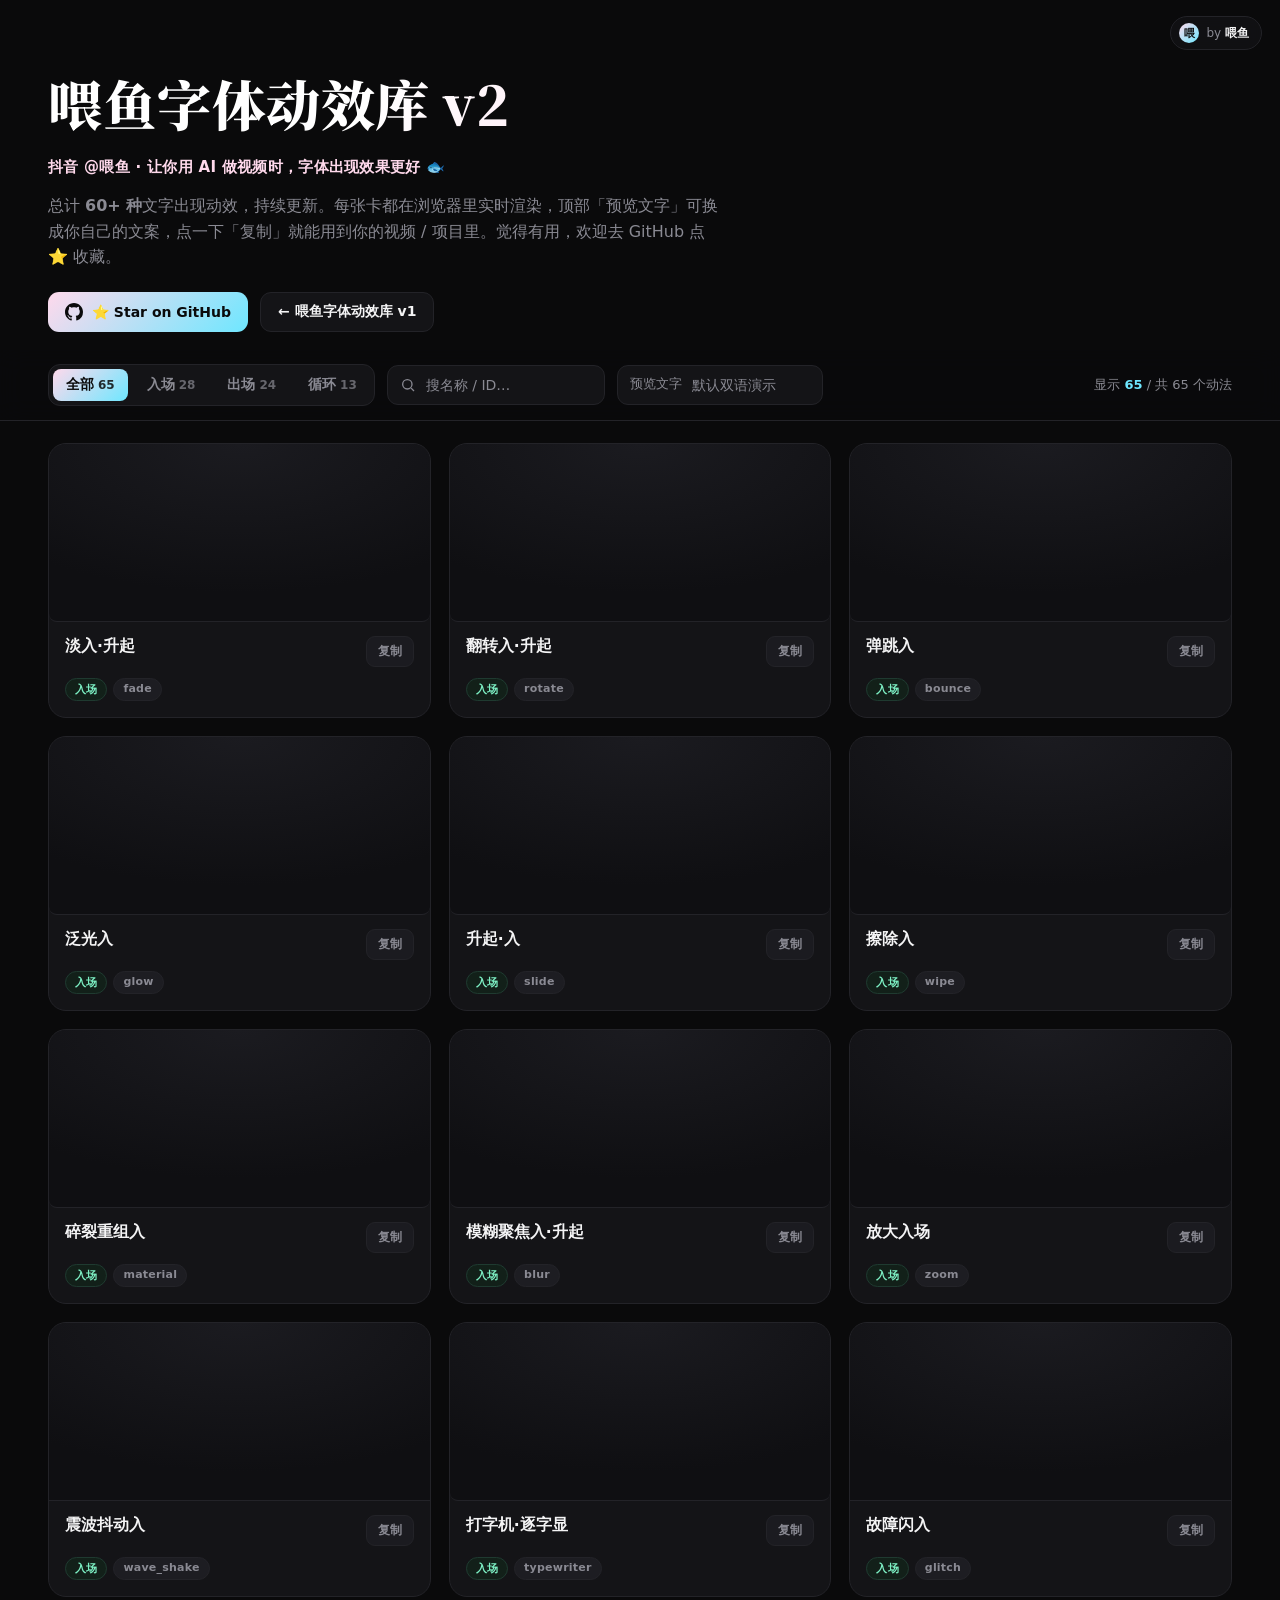
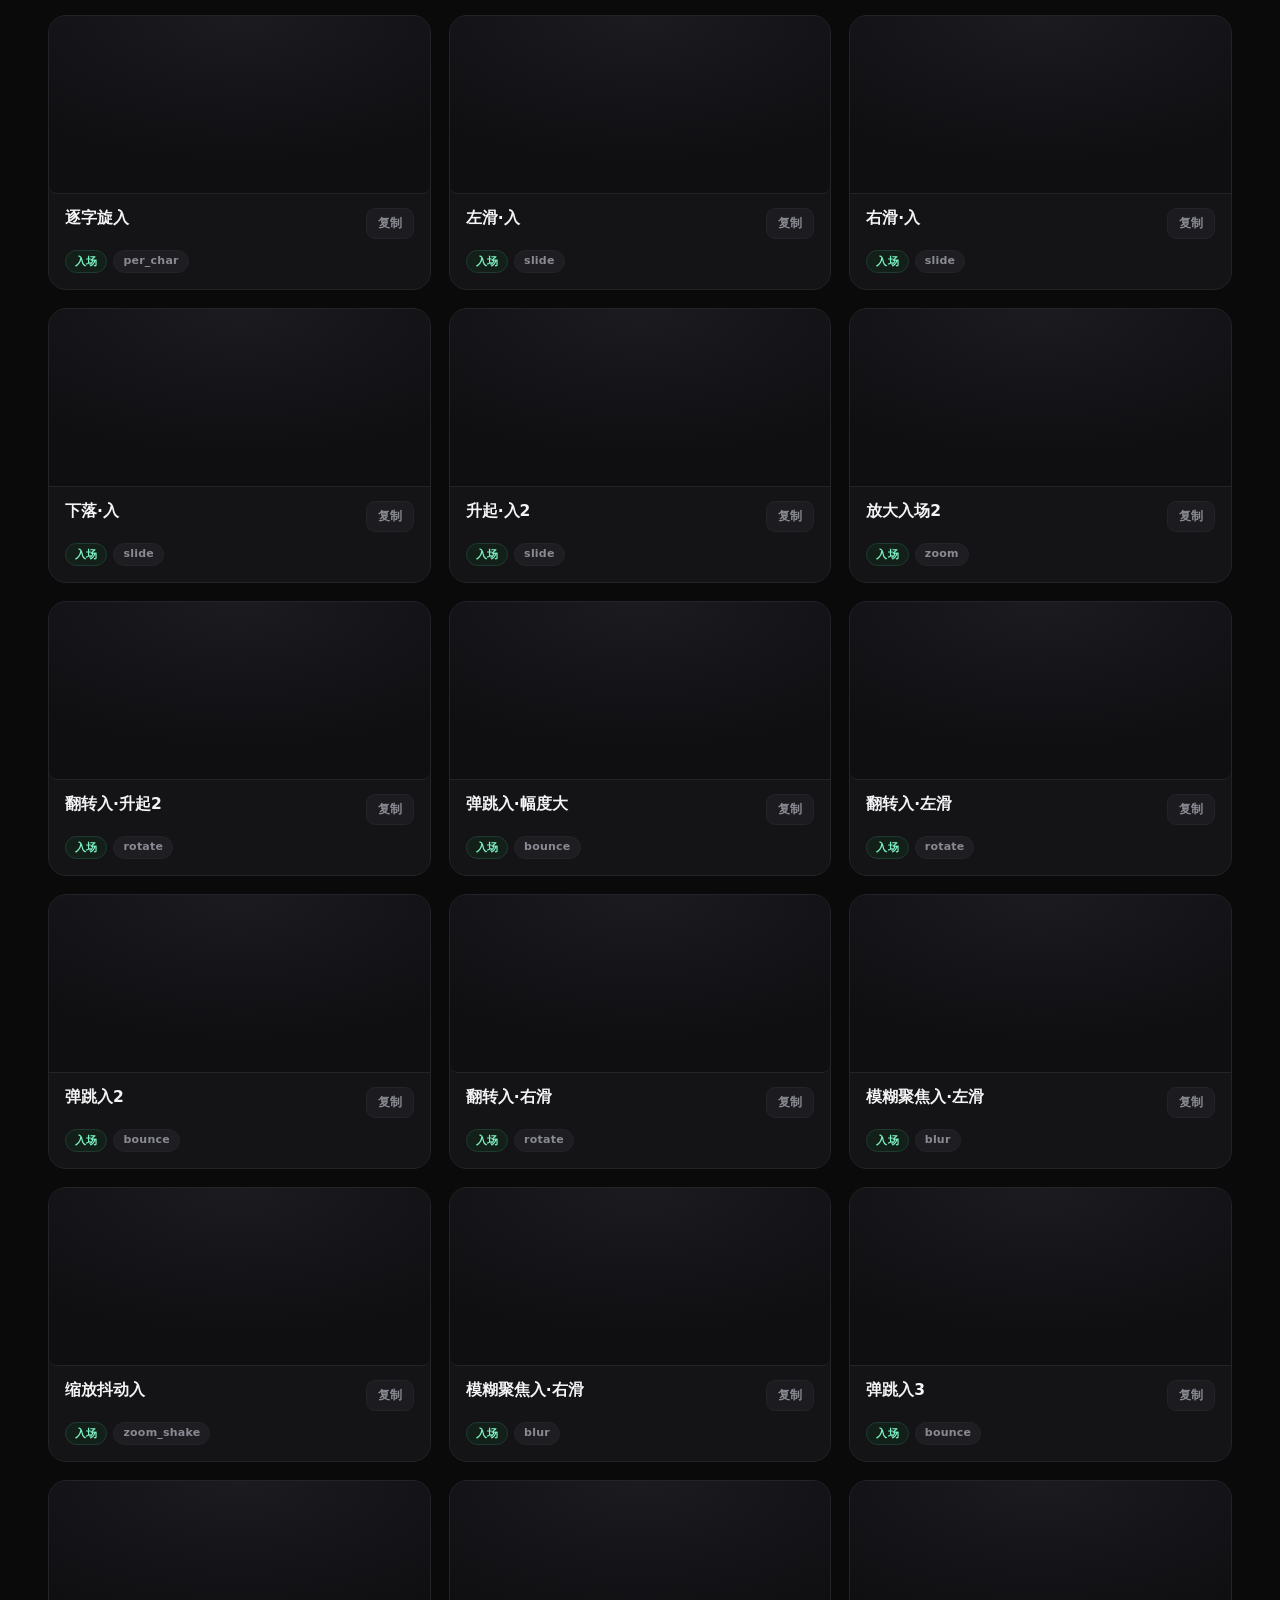
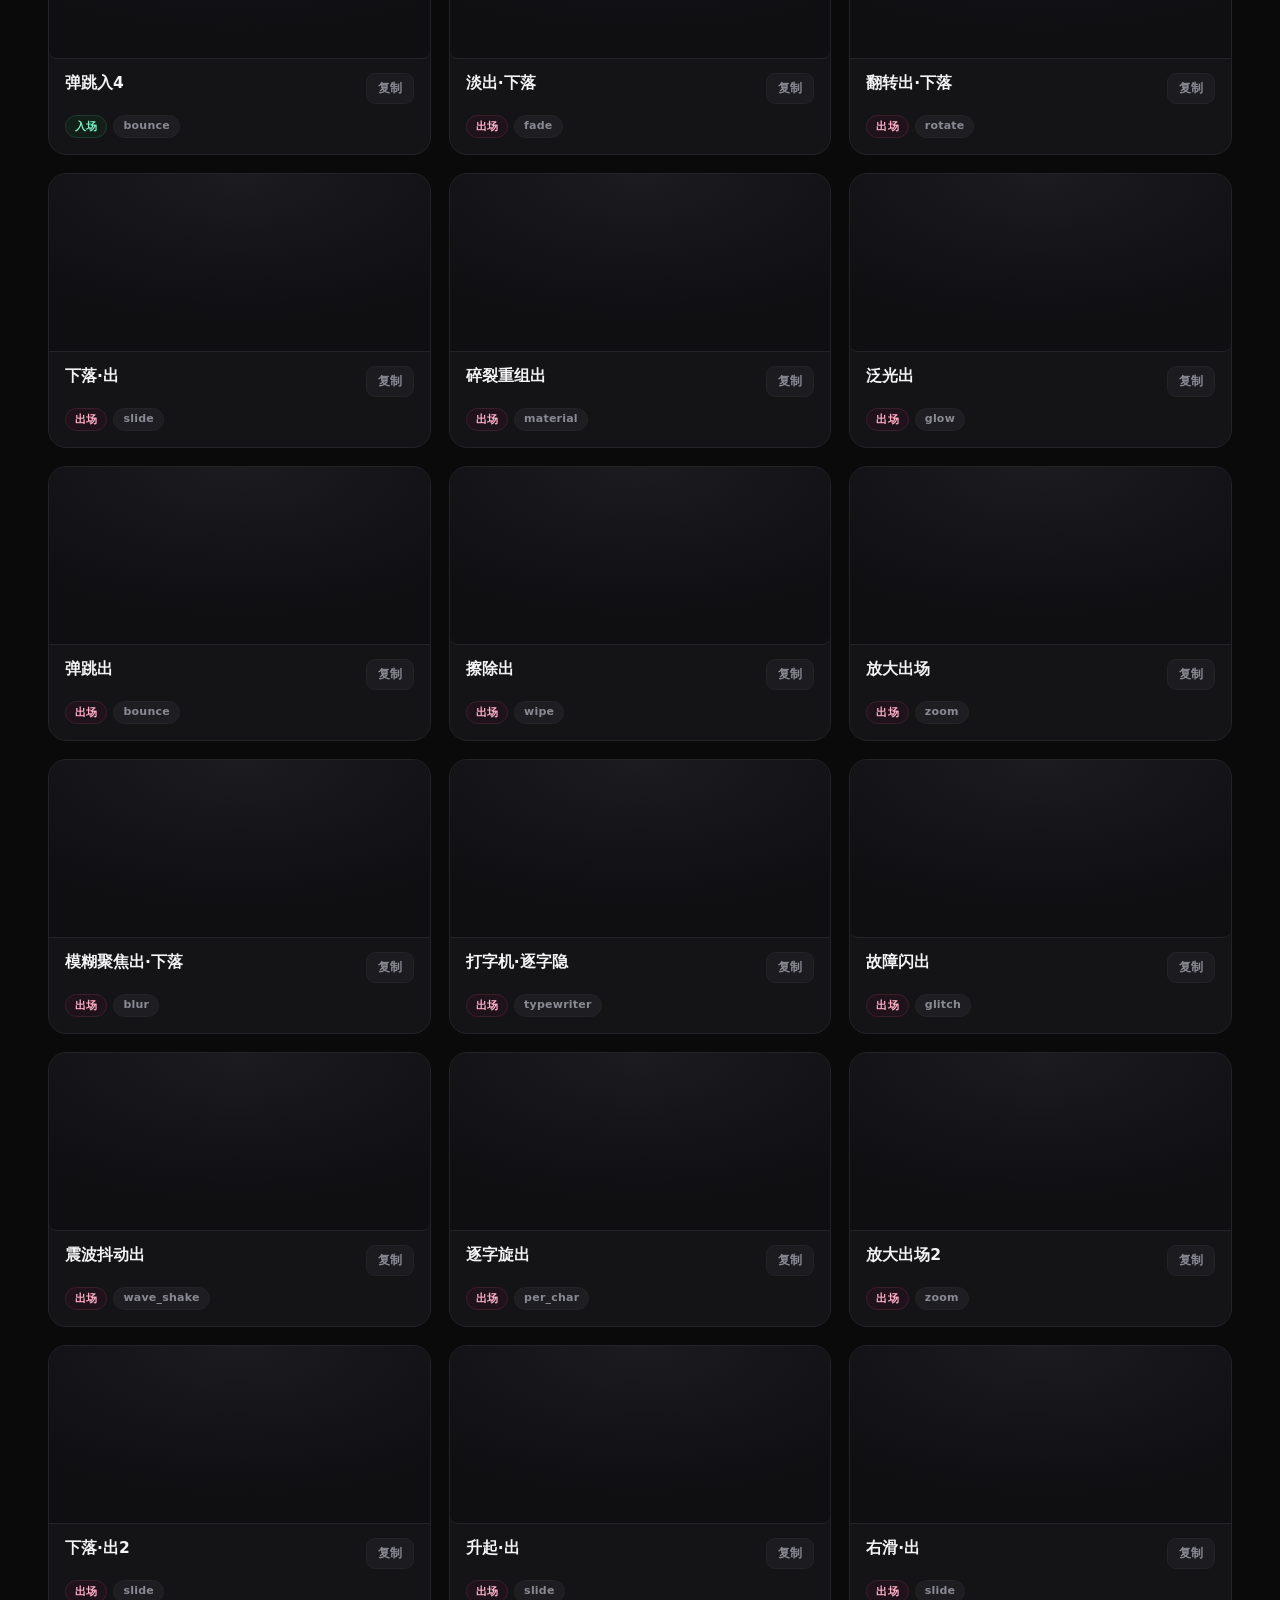
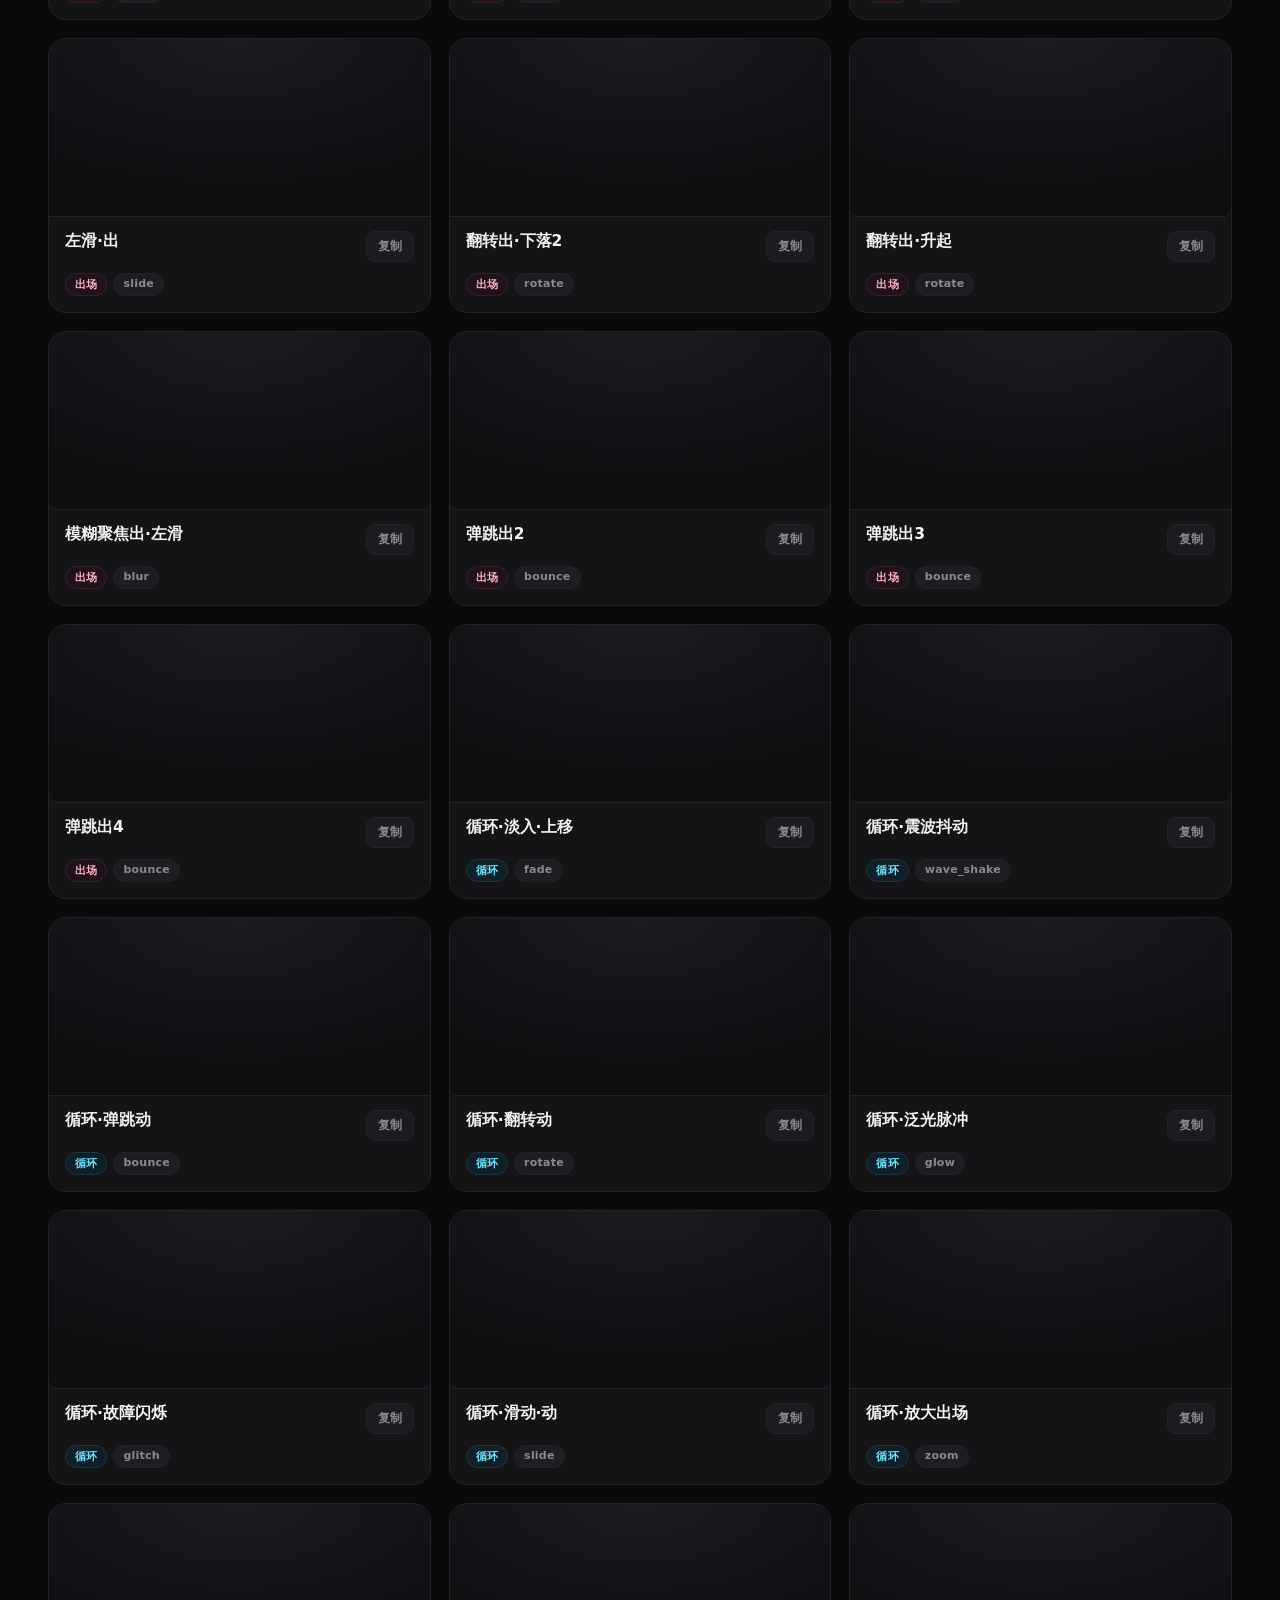
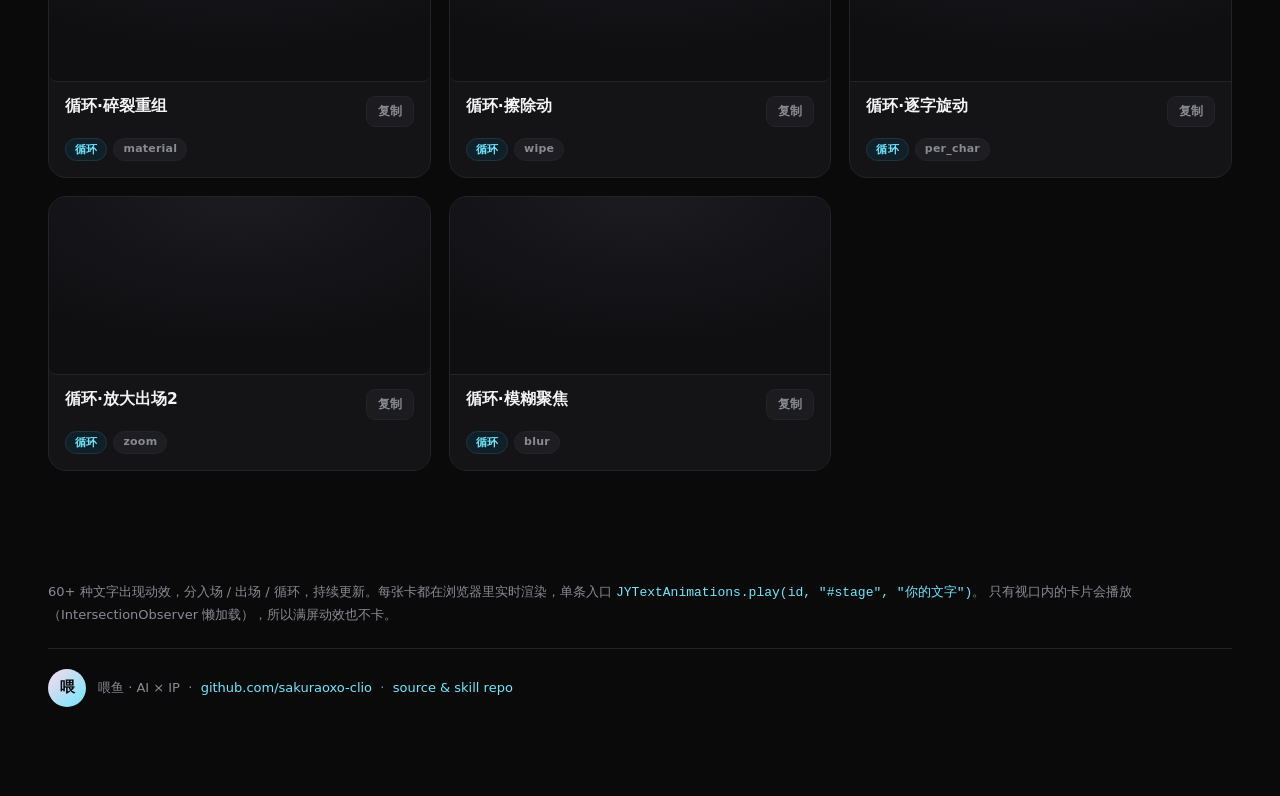
==== commit efeef661: "copy: drop the 999/de-dup backstory from public surfaces Present the library plainly as 60+ effects," ====
--- a/demo/catalog/index.html
+++ b/demo/catalog/index.html
@@ -252,16 +252,15 @@
         <input id="preview" type="text" placeholder="默认双语演示" maxlength="16" />
       </div>
       <div class="spacer"></div>
-      <div class="count-badge">显示 <b id="shown">65</b> / 65 个动法 · 覆盖原库 999 命名</div>
+      <div class="count-badge">显示 <b id="shown">65</b> / 共 65 个动法</div>
     </div>
   </div>
 
   <div class="grid" id="grid"></div>
 
   <footer>
-    这里展示的是 <b>65 个去重后的真实动法</b>。原库 <code>jy-text-animations.js</code> 里挂着 999 个名字，但按关键帧去重后只有 52 套不同动法（其中 13 套另有循环变体）——234 个名字其实是同一个淡入。
-    每张卡列出它在原库里覆盖的「同款」数量，旧名字（如「描边粉笔」）仍可搜到。单条入口 <code>JYTextAnimations.play(id, "#stage", "你的文字")</code>。
-    只有视口内的卡片会播放（IntersectionObserver 懒加载）。动效是「干净复刻」实现，不含任何第三方剪辑软件的原始源码。
+    60+ 种文字出现动效，分入场 / 出场 / 循环，持续更新。每张卡都在浏览器里实时渲染，单条入口 <code>JYTextAnimations.play(id, "#stage", "你的文字")</code>。
+    只有视口内的卡片会播放（IntersectionObserver 懒加载），所以满屏动效也不卡。
     <div class="sig">
       <div class="avatar">喂</div>
       <div class="who">
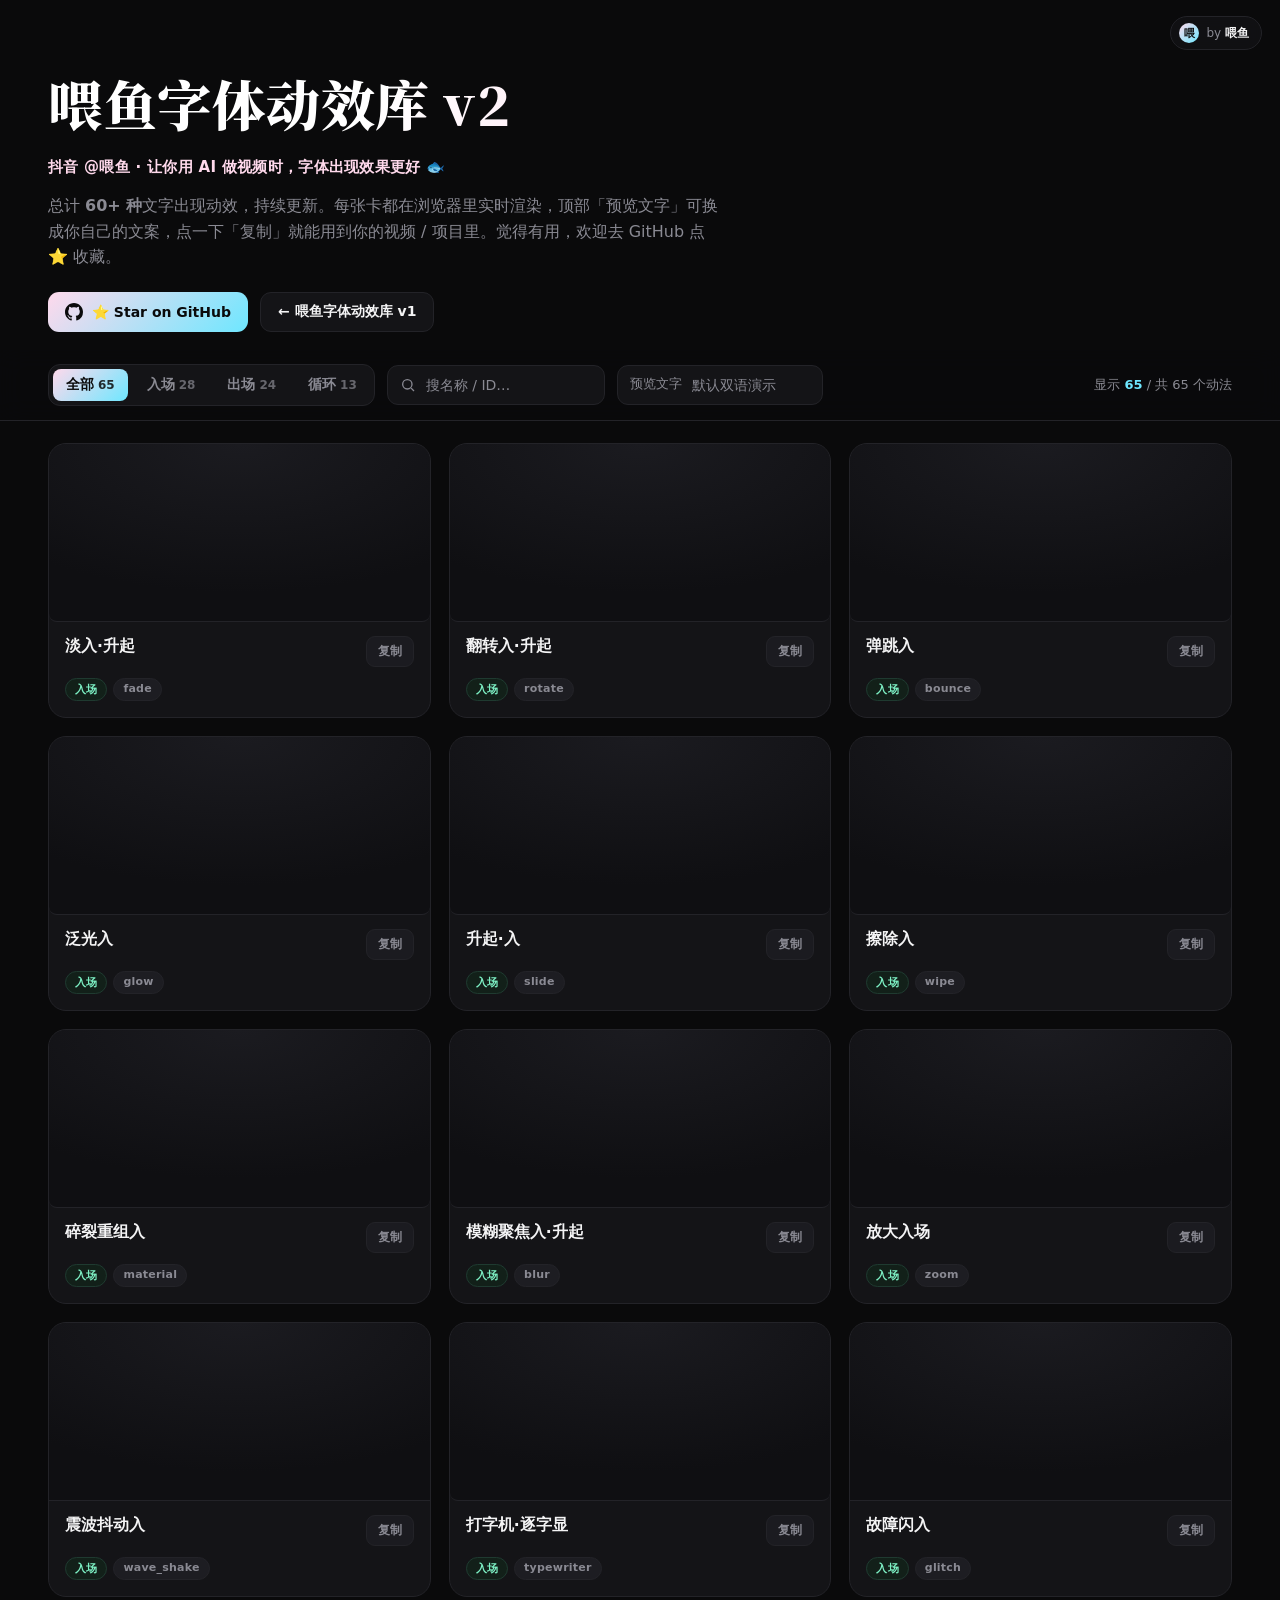
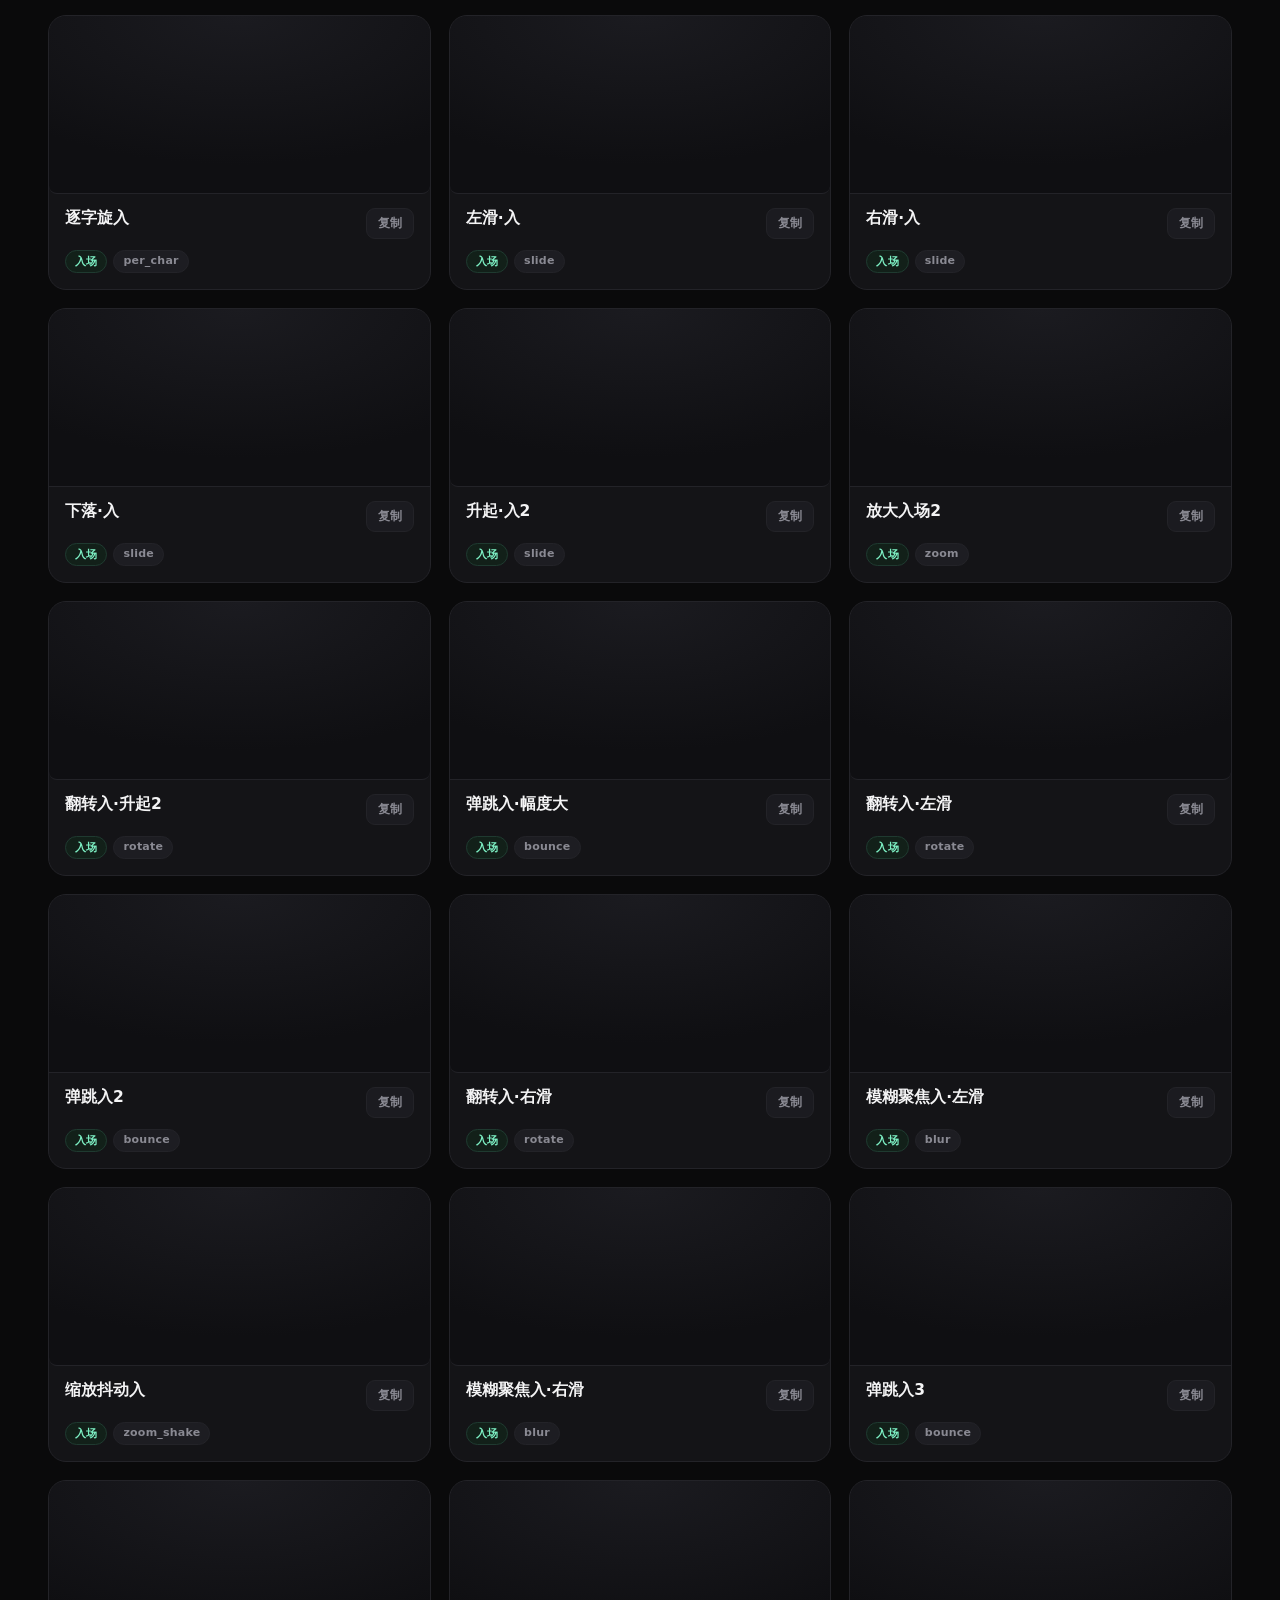
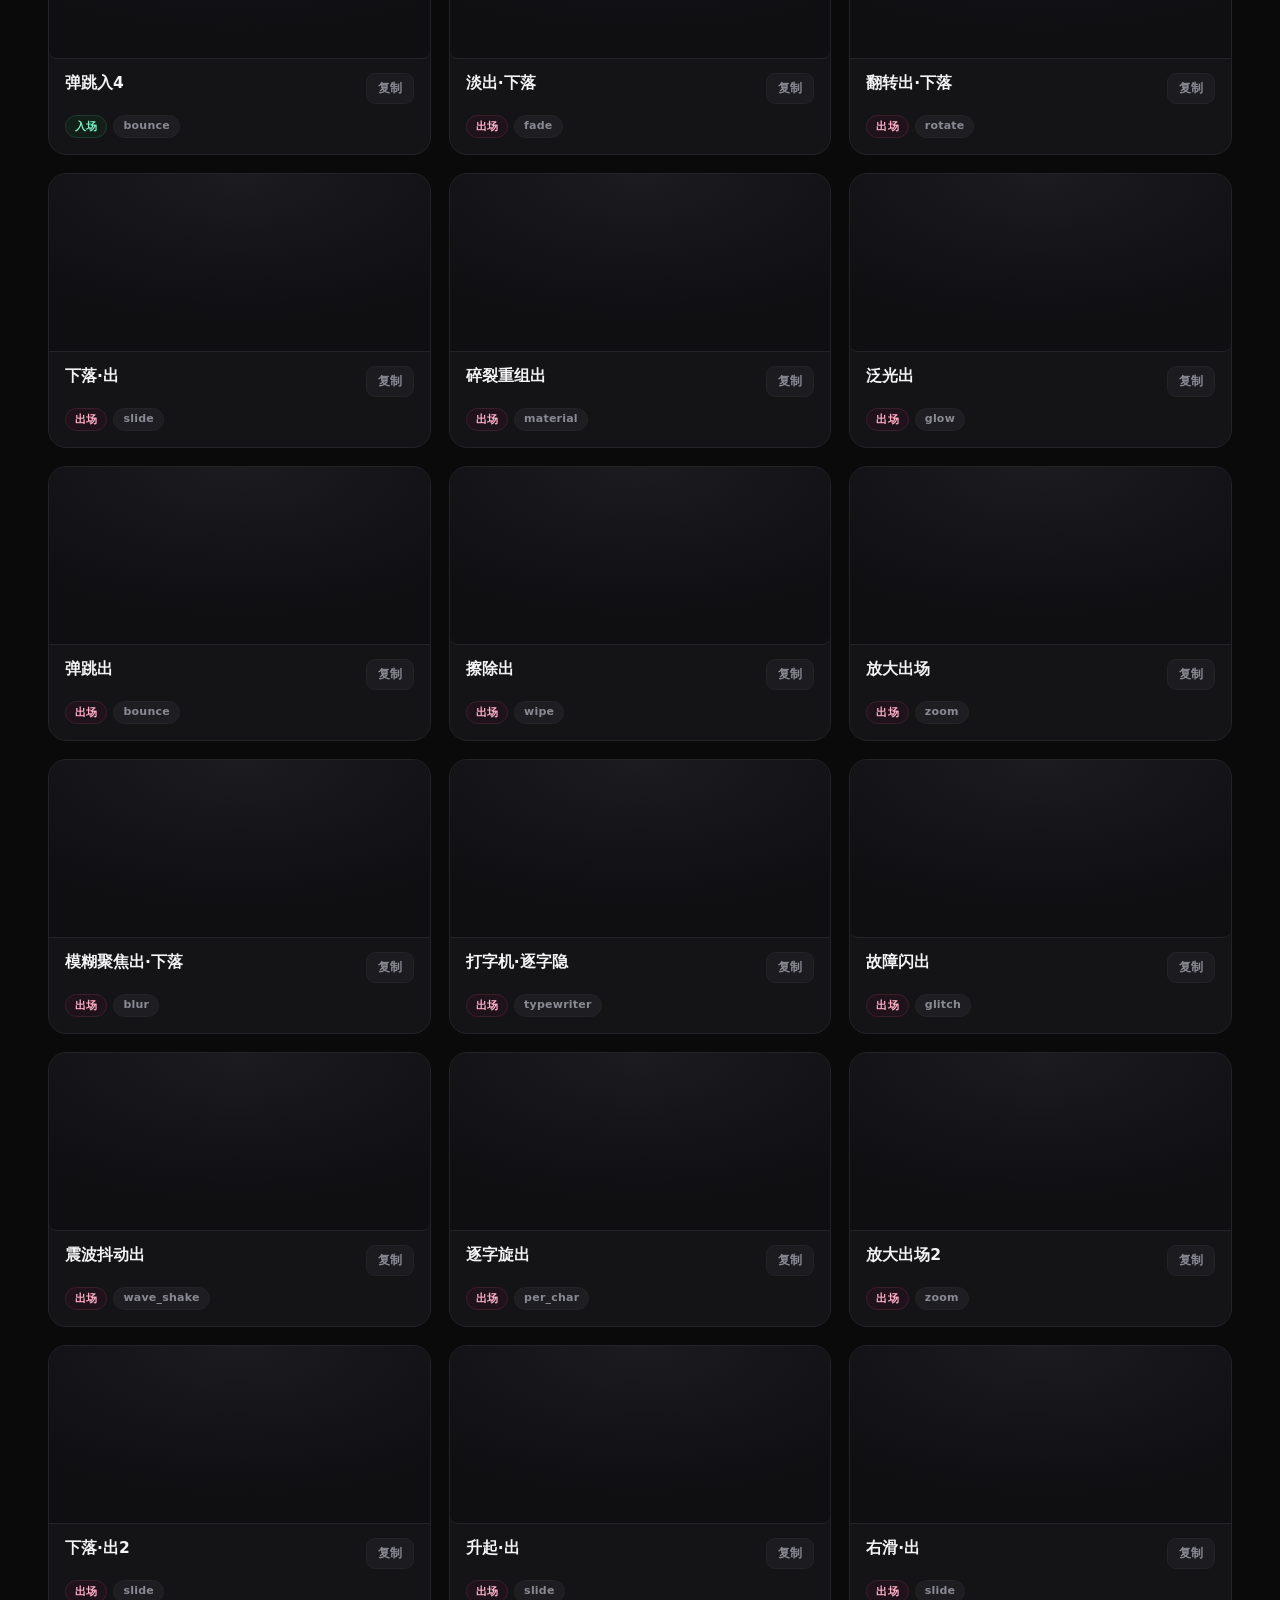
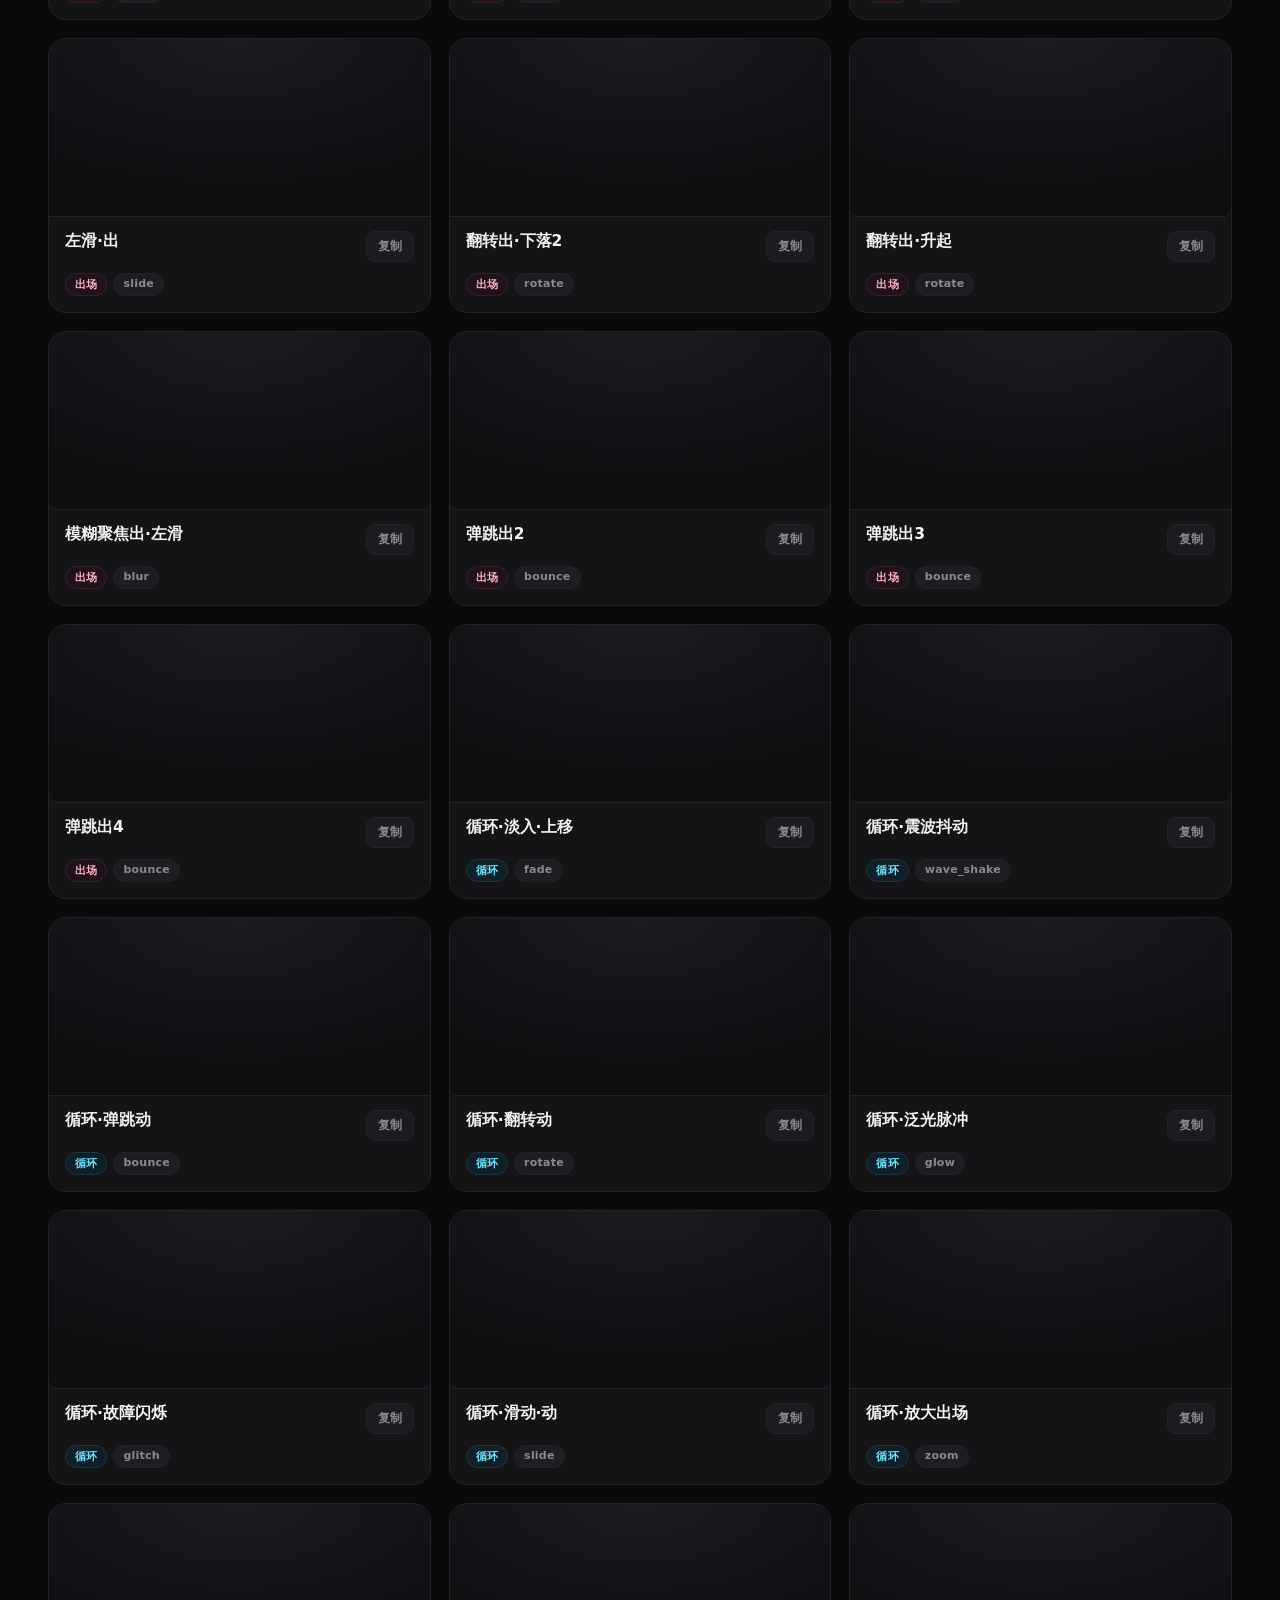
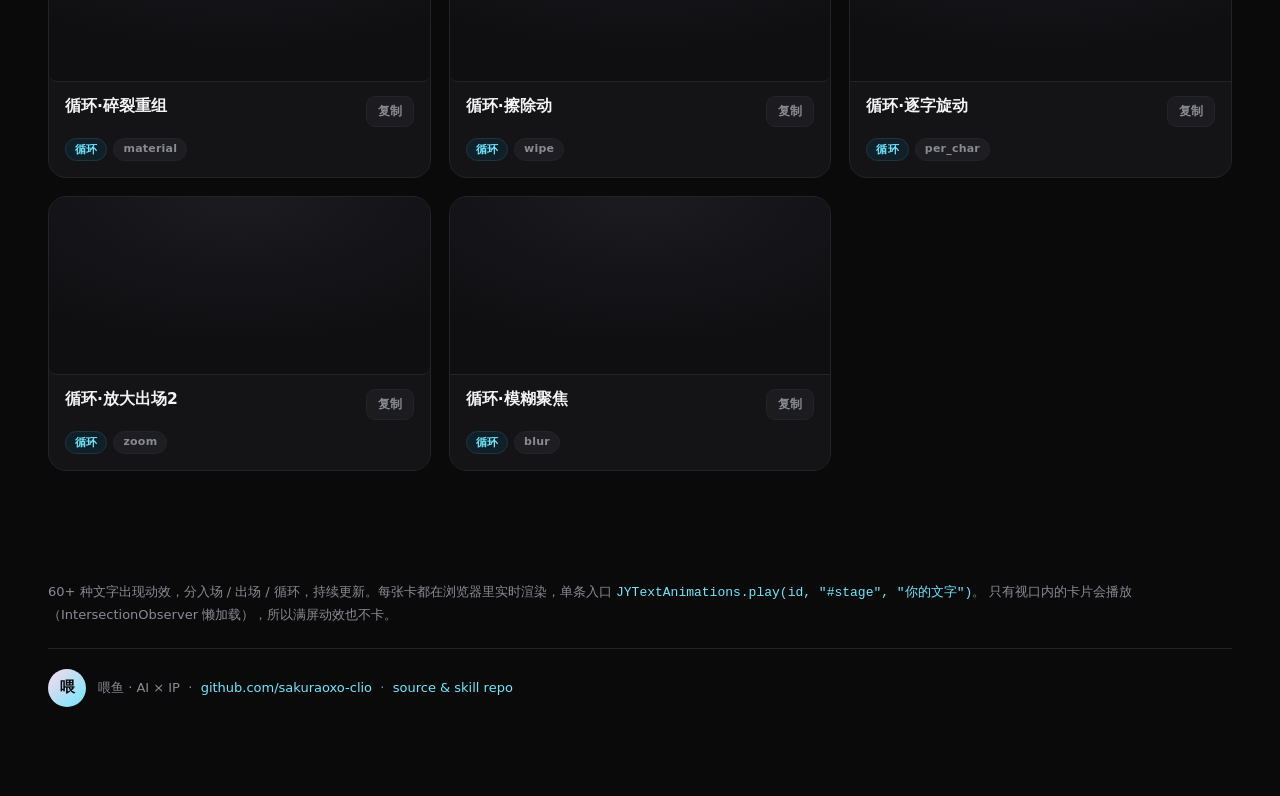
==== commit 2d561440: "fix(fonts): self-host all fonts — drop Google Fonts runtime dependency Visitors behind a blocked/slo" ====
--- a/demo/catalog/index.html
+++ b/demo/catalog/index.html
@@ -6,9 +6,6 @@
 <title>喂鱼字体动效库 v2 · live catalog</title>
 <meta name="description" content="抖音 @喂鱼 · 让你用 AI 做视频时字体出现效果更好。60+ 种文字出现动效，持续更新，浏览器实时渲染，复制即用。" />
 <link rel="stylesheet" href="../../assets/library/jy-text-animations.css" />
-<link rel="preconnect" href="https://fonts.googleapis.com" />
-<link rel="preconnect" href="https://fonts.gstatic.com" crossorigin />
-<link href="https://fonts.googleapis.com/css2?family=Noto+Serif+SC:wght@700;900&family=Space+Grotesk:wght@500;700&display=swap" rel="stylesheet" />
 <style>
   /* 中文展示字体：Eva 宋体（family: SourceHanSerifSC EvaJian），按 unicode-range 拆两片：
      品牌片 10KB 默认即载；CJK 片 1.5MB 仅在输入自定义中文时才下载。CJK 规则在前、品牌规则在后，
@@ -22,6 +19,16 @@
     font-family: "Eva Ming"; font-weight: 700; font-display: swap;
     src: url(../../assets/library/fonts/eva-ming-brand.woff2) format("woff2");
     unicode-range: U+0020-00FF, U+5582, U+9C7C, U+5728, U+89C6, U+9891, U+5B57, U+4F53, U+52A8, U+6548;
+  }
+  /* 标题=思源宋体 Noto Serif SC（自托管子集，仅标题字）；英文展示=Space Grotesk（自托管 latin）。
+     全部自托管，不依赖 Google Fonts——国内打开也能看到正确字体。 */
+  @font-face {
+    font-family: "Noto Serif SC"; font-weight: 900; font-display: swap;
+    src: url(../../assets/library/fonts/noto-serif-sc-title.woff2) format("woff2");
+  }
+  @font-face {
+    font-family: "Space Grotesk"; font-weight: 700; font-display: swap;
+    src: url(../../assets/library/fonts/space-grotesk-latin.woff2) format("woff2");
   }
   :root {
     --bg: #0a0a0b;
